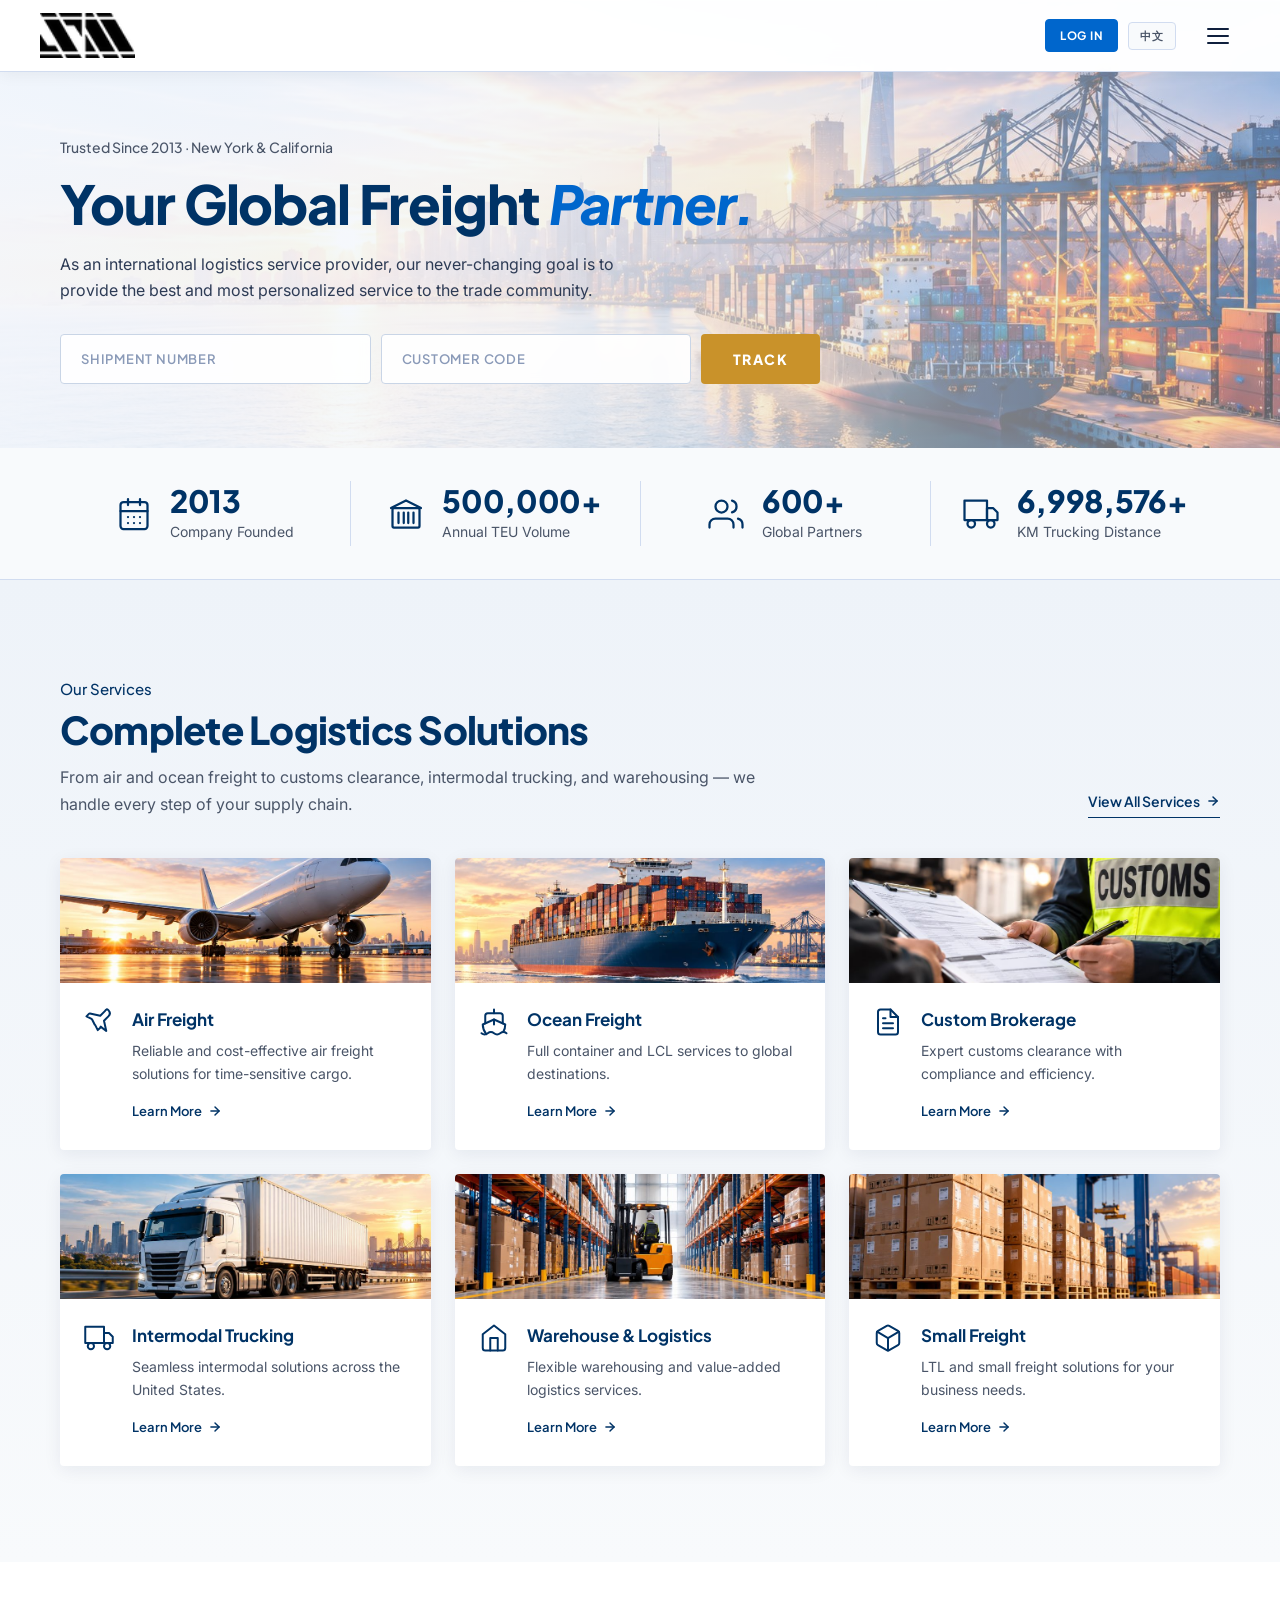
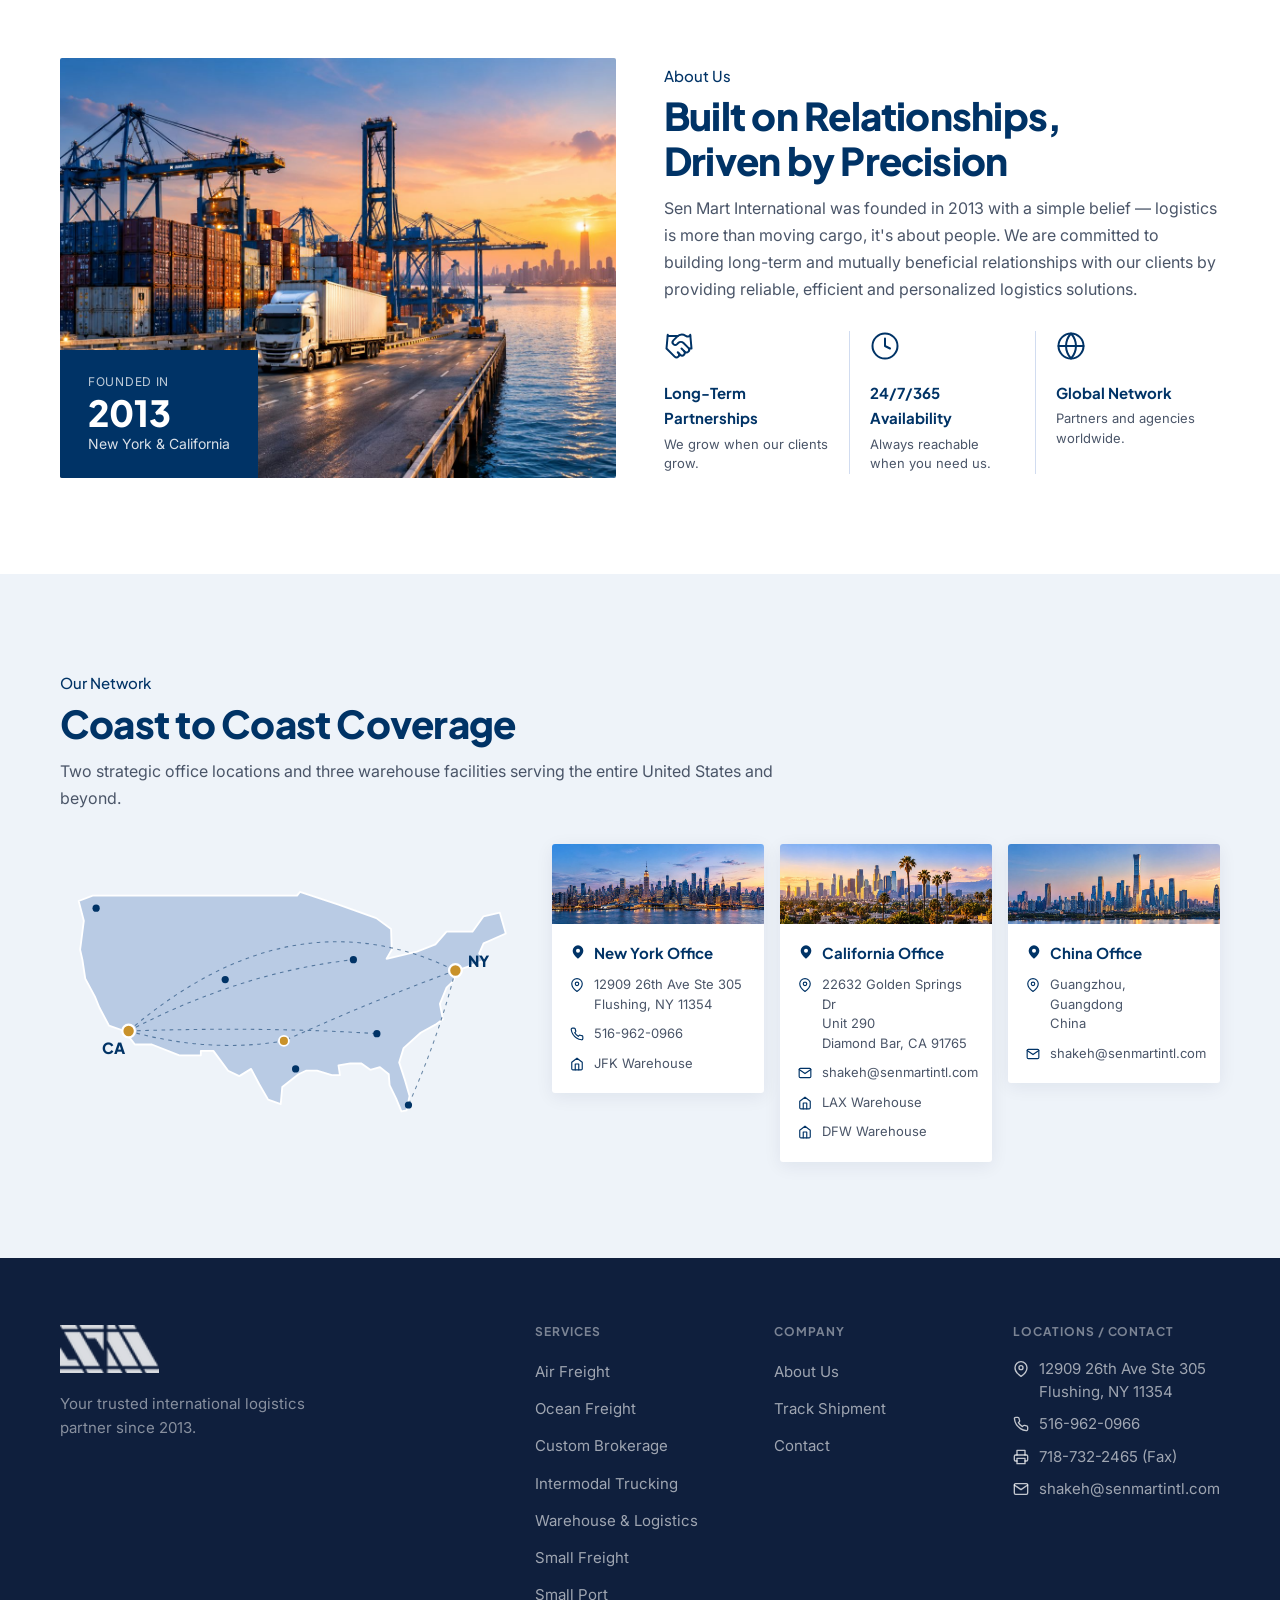
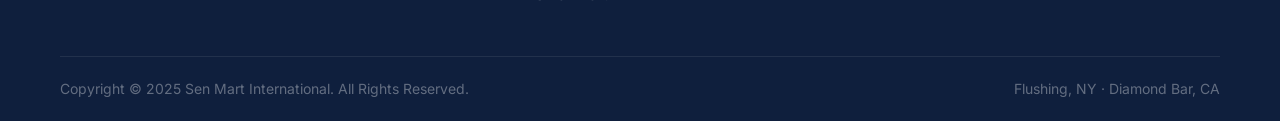
==== index.html @ 5fd3fb61 "Add Log In button (Small Freight sign-in) to the nav on every page Co-Authored-By: Claude Opus 5.5 (" ====
﻿<!DOCTYPE html>
<html lang="en">
<head>
  <meta charset="UTF-8" />
  <meta name="viewport" content="width=device-width, initial-scale=1.0" />
  <title>Sen Mart International — Global Logistics & Freight Forwarding</title>
  <meta name="description" content="Sen Mart International provides personalized freight forwarding, customs brokerage, intermodal trucking, and warehousing services since 2013." />
  <link rel="preconnect" href="https://fonts.googleapis.com" />
  <link rel="preconnect" href="https://fonts.gstatic.com" crossorigin />
  <link href="https://fonts.googleapis.com/css2?family=Plus+Jakarta+Sans:wght@400;500;600;700;800&family=Inter:wght@400;500;600&display=swap" rel="stylesheet" />
  <link rel="stylesheet" href="styles.css" />
</head>
<body class="inner-page">

  <nav class="nav" id="navbar">
    <div class="container nav-inner">
      <a href="index.html" class="nav-logo">
        <img src="logo.png" alt="Sen Mart International" class="nav-logo-img" />
      </a>
      <ul class="nav-links" id="navLinks">
        <li><a href="index.html" class="nav-link" data-zh="首页">HOME</a></li>
        <li><a href="freight-forwarding.html" class="nav-link" data-zh="货运代理">FREIGHT FORWARDING</a></li>
        <li><a href="custom-brokerage.html" class="nav-link" data-zh="报关行">CUSTOM BROKERAGE</a></li>
        <li><a href="intermodal.html" class="nav-link" data-zh="多式联运">INTERMODAL</a></li>
        <li><a href="warehouse.html" class="nav-link" data-zh="仓储">WAREHOUSE</a></li>
        <li><a href="track.html" class="nav-link" data-zh="货运追踪">TRACK</a></li>
        <li><a href="https://coolcopa0303-png.github.io/smallfreight/login/" target="_blank" rel="noopener" class="nav-link" data-zh="小货运输">SMALL FREIGHT</a></li>
        <li><a href="small-port.html" class="nav-link">SMALL PORT</a></li>
        <li><a href="about.html" class="nav-link" data-zh="关于我们">ABOUT US</a></li>
        <li><a href="contact.html" class="nav-link" data-zh="联系我们">CONTACT</a></li>
      </ul>
      <div class="nav-actions">
        <a href="https://coolcopa0303-png.github.io/smallfreight/login/" target="_blank" rel="noopener" class="nav-login" data-zh="登录">Log In</a>
        <button class="lang-toggle" id="langToggle" aria-label="Switch language">中文</button>
      </div>
      <button class="hamburger" id="hamburger" aria-label="Toggle navigation" aria-expanded="false">
        <span></span><span></span><span></span>
      </button>
    </div>
  </nav>

  <div class="mobile-drawer" id="mobileDrawer">
    <ul>
      <li><a href="index.html" class="mobile-nav-link" data-zh="首页">HOME</a></li>
      <li><a href="freight-forwarding.html" class="mobile-nav-link" data-zh="货运代理">FREIGHT FORWARDING</a></li>
      <li><a href="custom-brokerage.html" class="mobile-nav-link" data-zh="报关行">CUSTOM BROKERAGE</a></li>
      <li><a href="intermodal.html" class="mobile-nav-link" data-zh="多式联运">INTERMODAL</a></li>
      <li><a href="warehouse.html" class="mobile-nav-link" data-zh="仓储">WAREHOUSE</a></li>
      <li><a href="track.html" class="mobile-nav-link" data-zh="货运追踪">TRACK</a></li>
      <li><a href="https://coolcopa0303-png.github.io/smallfreight/login/" target="_blank" rel="noopener" class="mobile-nav-link" data-zh="小货运输">SMALL FREIGHT</a></li>
      <li><a href="small-port.html" class="mobile-nav-link">SMALL PORT</a></li>
      <li><a href="about.html" class="mobile-nav-link" data-zh="关于我们">ABOUT US</a></li>
      <li><a href="contact.html" class="mobile-nav-link" data-zh="联系我们">CONTACT</a></li>
      <li><a href="https://coolcopa0303-png.github.io/smallfreight/login/" target="_blank" rel="noopener" class="mobile-nav-link" data-zh="登录 Small Freight">LOG IN — SMALL FREIGHT</a></li>
      <li><a href="tel:5169620966" class="mobile-nav-link mobile-cta">516-962-0966</a></li>
    </ul>
  </div>

  <!-- ======================== HERO ======================== -->
  <section class="hero hm-hero" id="home">
    <div class="hero-bg">
      <img src="image/hero-port.jpg" alt="Container port with city skyline at sunset" class="hero-bg-img" />
      <div class="hero-overlay hm-hero-overlay"></div>
    </div>

    <div class="container hero-content hm-hero-content">
      <div class="hm-hero-eyebrow reveal" data-zh="自2013年起 · 纽约 &amp; 加利福尼亚">Trusted Since 2013 · New York &amp; California</div>
      <h1 class="hm-hero-title reveal" data-zh='您的全球货运<span class="hm-hero-accent">合作伙伴。</span>'>Your Global Freight <span class="hm-hero-accent">Partner.</span></h1>
      <p class="hm-hero-desc reveal" data-zh="作为国际物流服务提供商，我们始终如一的目标是为贸易界提供最优质、最个性化的服务。">As an international logistics service provider, our never-changing goal is to provide the best and most personalized service to the trade community.</p>

      <div class="hm-track reveal">
        <form class="hm-track-form" onsubmit="handleHeroTrack(event)">
          <input type="text" id="heroShipmentNumber" class="hero-track-input" placeholder="SHIPMENT NUMBER" aria-label="Shipment Number" data-zh-placeholder="货运单号" />
          <input type="text" id="heroCustomerCode" class="hero-track-input" placeholder="CUSTOMER CODE" aria-label="Customer Code" data-zh-placeholder="客户代码" />
          <button type="submit" class="hero-track-btn hm-track-btn" data-zh="追踪">TRACK</button>
        </form>
        <div id="heroTrackResult" class="hero-track-result" hidden></div>
      </div>
    </div>
  </section>

  <!-- ======================== STATS ======================== -->
  <section class="hm-stats">
    <div class="container hm-stats-grid">
      <div class="hm-stat">
        <svg class="hm-stat-icon" width="36" height="36" viewBox="0 0 24 24" fill="none" stroke="currentColor" stroke-width="1.5" stroke-linecap="round" stroke-linejoin="round"><rect x="3" y="4" width="18" height="18" rx="2"/><line x1="16" y1="2" x2="16" y2="6"/><line x1="8" y1="2" x2="8" y2="6"/><line x1="3" y1="10" x2="21" y2="10"/><path d="M8 14h.01M12 14h.01M16 14h.01M8 18h.01M12 18h.01M16 18h.01"/></svg>
        <div>
          <div class="hm-stat-number"><span class="count-up" data-end="2013" data-plain>0</span></div>
          <div class="hm-stat-label" data-zh="公司成立">Company Founded</div>
        </div>
      </div>
      <div class="hm-stat">
        <svg class="hm-stat-icon" width="36" height="36" viewBox="0 0 24 24" fill="none" stroke="currentColor" stroke-width="1.5" stroke-linecap="round" stroke-linejoin="round"><path d="M2 8l10-5 10 5"/><rect x="3" y="8" width="18" height="13" rx="1"/><path d="M7 11v7M10.5 11v7M13.5 11v7M17 11v7"/></svg>
        <div>
          <div class="hm-stat-number"><span class="count-up" data-end="500000">0</span>+</div>
          <div class="hm-stat-label" data-zh="年集装箱运输量">Annual TEU Volume</div>
        </div>
      </div>
      <div class="hm-stat">
        <svg class="hm-stat-icon" width="36" height="36" viewBox="0 0 24 24" fill="none" stroke="currentColor" stroke-width="1.5" stroke-linecap="round" stroke-linejoin="round"><path d="M17 21v-2a4 4 0 00-4-4H5a4 4 0 00-4 4v2"/><circle cx="9" cy="7" r="4"/><path d="M23 21v-2a4 4 0 00-3-3.87"/><path d="M16 3.13a4 4 0 010 7.75"/></svg>
        <div>
          <div class="hm-stat-number"><span class="count-up" data-end="600">0</span>+</div>
          <div class="hm-stat-label" data-zh="全球合作伙伴">Global Partners</div>
        </div>
      </div>
      <div class="hm-stat">
        <svg class="hm-stat-icon" width="36" height="36" viewBox="0 0 24 24" fill="none" stroke="currentColor" stroke-width="1.5" stroke-linecap="round" stroke-linejoin="round"><rect x="1" y="3" width="15" height="13"/><polygon points="16 8 20 8 23 11 23 16 16 16 16 8"/><circle cx="5.5" cy="18.5" r="2.5"/><circle cx="18.5" cy="18.5" r="2.5"/></svg>
        <div>
          <div class="hm-stat-number"><span class="count-up" data-end="7000000">0</span>+</div>
          <div class="hm-stat-label" data-zh="卡车运送里程">KM Trucking Distance</div>
        </div>
      </div>
    </div>
  </section>

  <!-- ======================== SERVICES ======================== -->
  <section class="section hm-services" id="services">
    <div class="container">
      <div class="hm-section-head reveal">
        <div>
          <span class="hm-eyebrow" data-zh="我们的服务">Our Services</span>
          <h2 class="hm-h2" data-zh="全面物流解决方案">Complete Logistics Solutions</h2>
          <p class="hm-lead" data-zh="从空运、海运到清关、多式联运及仓储——我们负责您供应链的每一个环节。">From air and ocean freight to customs clearance, intermodal trucking, and warehousing — we handle every step of your supply chain.</p>
        </div>
        <a href="freight-forwarding.html" class="hm-link-underline"><span data-zh="查看全部服务">View All Services</span> <svg width="14" height="14" viewBox="0 0 24 24" fill="none" stroke="currentColor" stroke-width="2.5" stroke-linecap="round" stroke-linejoin="round"><line x1="5" y1="12" x2="19" y2="12"/><polyline points="12 5 19 12 12 19"/></svg></a>
      </div>

      <div class="hm-svc-grid stagger-reveal">
        <a href="freight-forwarding.html" class="hm-svc-card">
          <div class="hm-svc-img"><img src="image/svc-air.jpg" alt="Cargo plane on the runway at sunset" loading="lazy" /></div>
          <div class="hm-svc-body">
            <svg class="hm-svc-icon" width="30" height="30" viewBox="0 0 24 24" fill="none" stroke="currentColor" stroke-width="1.6" stroke-linecap="round" stroke-linejoin="round"><path d="M17.8 19.2L16 11l3.5-3.5C21 6 21 4 19.5 2.5S18 2 16.5 3.5L13 7 4.8 5.2a1 1 0 00-.9.3L2 7.5l4 2 .5.5 2 4 .5.5 2 4 2-1.9a1 1 0 00.3-.9z"/></svg>
            <div>
              <h3 class="hm-svc-title" data-zh="空运">Air Freight</h3>
              <p class="hm-svc-desc" data-zh="经济可靠的空运服务，专为时效性货物打造。">Reliable and cost-effective air freight solutions for time-sensitive cargo.</p>
              <span class="hm-svc-link"><span data-zh="了解详情">Learn More</span> <svg width="14" height="14" viewBox="0 0 24 24" fill="none" stroke="currentColor" stroke-width="2.5" stroke-linecap="round" stroke-linejoin="round"><line x1="5" y1="12" x2="19" y2="12"/><polyline points="12 5 19 12 12 19"/></svg></span>
            </div>
          </div>
        </a>

        <a href="freight-forwarding.html" class="hm-svc-card">
          <div class="hm-svc-img"><img src="image/svc-ocean.jpg" alt="Container ship at sea" loading="lazy" /></div>
          <div class="hm-svc-body">
            <svg class="hm-svc-icon" width="30" height="30" viewBox="0 0 24 24" fill="none" stroke="currentColor" stroke-width="1.6" stroke-linecap="round" stroke-linejoin="round"><path d="M2 21c.6.5 1.2 1 2.5 1 2.5 0 2.5-2 5-2 1.3 0 1.9.5 2.5 1 .6.5 1.2 1 2.5 1 2.5 0 2.5-2 5-2 1.3 0 1.9.5 2.5 1"/><path d="M19.38 20A11.6 11.6 0 0021 14l-9-4-9 4c0 2.9.94 5.34 2.81 7.76"/><path d="M19 13V7a2 2 0 00-2-2H7a2 2 0 00-2 2v6"/><path d="M12 10v4M12 2v3"/></svg>
            <div>
              <h3 class="hm-svc-title" data-zh="海运">Ocean Freight</h3>
              <p class="hm-svc-desc" data-zh="整箱及拼箱服务，通达全球各大目的港。">Full container and LCL services to global destinations.</p>
              <span class="hm-svc-link"><span data-zh="了解详情">Learn More</span> <svg width="14" height="14" viewBox="0 0 24 24" fill="none" stroke="currentColor" stroke-width="2.5" stroke-linecap="round" stroke-linejoin="round"><line x1="5" y1="12" x2="19" y2="12"/><polyline points="12 5 19 12 12 19"/></svg></span>
            </div>
          </div>
        </a>

        <a href="custom-brokerage.html" class="hm-svc-card">
          <div class="hm-svc-img"><img src="image/svc-customs.jpg" alt="Customs officer reviewing documents" loading="lazy" /></div>
          <div class="hm-svc-body">
            <svg class="hm-svc-icon" width="30" height="30" viewBox="0 0 24 24" fill="none" stroke="currentColor" stroke-width="1.6" stroke-linecap="round" stroke-linejoin="round"><path d="M14 2H6a2 2 0 00-2 2v16a2 2 0 002 2h12a2 2 0 002-2V8z"/><polyline points="14 2 14 8 20 8"/><line x1="16" y1="13" x2="8" y2="13"/><line x1="16" y1="17" x2="8" y2="17"/><line x1="10" y1="9" x2="8" y2="9"/></svg>
            <div>
              <h3 class="hm-svc-title" data-zh="报关行">Custom Brokerage</h3>
              <p class="hm-svc-desc" data-zh="专业清关服务，合规高效。">Expert customs clearance with compliance and efficiency.</p>
              <span class="hm-svc-link"><span data-zh="了解详情">Learn More</span> <svg width="14" height="14" viewBox="0 0 24 24" fill="none" stroke="currentColor" stroke-width="2.5" stroke-linecap="round" stroke-linejoin="round"><line x1="5" y1="12" x2="19" y2="12"/><polyline points="12 5 19 12 12 19"/></svg></span>
            </div>
          </div>
        </a>

        <a href="intermodal.html" class="hm-svc-card">
          <div class="hm-svc-img"><img src="image/svc-intermodal.jpg" alt="Container truck on the highway" loading="lazy" /></div>
          <div class="hm-svc-body">
            <svg class="hm-svc-icon" width="30" height="30" viewBox="0 0 24 24" fill="none" stroke="currentColor" stroke-width="1.6" stroke-linecap="round" stroke-linejoin="round"><rect x="1" y="3" width="15" height="13"/><polygon points="16 8 20 8 23 11 23 16 16 16 16 8"/><circle cx="5.5" cy="18.5" r="2.5"/><circle cx="18.5" cy="18.5" r="2.5"/></svg>
            <div>
              <h3 class="hm-svc-title" data-zh="多式联运">Intermodal Trucking</h3>
              <p class="hm-svc-desc" data-zh="覆盖美国全境的无缝多式联运方案。">Seamless intermodal solutions across the United States.</p>
              <span class="hm-svc-link"><span data-zh="了解详情">Learn More</span> <svg width="14" height="14" viewBox="0 0 24 24" fill="none" stroke="currentColor" stroke-width="2.5" stroke-linecap="round" stroke-linejoin="round"><line x1="5" y1="12" x2="19" y2="12"/><polyline points="12 5 19 12 12 19"/></svg></span>
            </div>
          </div>
        </a>

        <a href="warehouse.html" class="hm-svc-card">
          <div class="hm-svc-img"><img src="image/svc-warehouse.jpg" alt="Forklift in a warehouse aisle" loading="lazy" /></div>
          <div class="hm-svc-body">
            <svg class="hm-svc-icon" width="30" height="30" viewBox="0 0 24 24" fill="none" stroke="currentColor" stroke-width="1.6" stroke-linecap="round" stroke-linejoin="round"><path d="M3 9l9-7 9 7v11a2 2 0 01-2 2H5a2 2 0 01-2-2z"/><polyline points="9 22 9 12 15 12 15 22"/></svg>
            <div>
              <h3 class="hm-svc-title" data-zh="仓储与物流">Warehouse &amp; Logistics</h3>
              <p class="hm-svc-desc" data-zh="灵活的仓储服务及增值物流服务。">Flexible warehousing and value-added logistics services.</p>
              <span class="hm-svc-link"><span data-zh="了解详情">Learn More</span> <svg width="14" height="14" viewBox="0 0 24 24" fill="none" stroke="currentColor" stroke-width="2.5" stroke-linecap="round" stroke-linejoin="round"><line x1="5" y1="12" x2="19" y2="12"/><polyline points="12 5 19 12 12 19"/></svg></span>
            </div>
          </div>
        </a>

        <a href="https://coolcopa0303-png.github.io/smallfreight/login/" target="_blank" rel="noopener" class="hm-svc-card">
          <div class="hm-svc-img"><img src="image/svc-small-freight.jpg" alt="Palletized boxes at a port terminal" loading="lazy" /></div>
          <div class="hm-svc-body">
            <svg class="hm-svc-icon" width="30" height="30" viewBox="0 0 24 24" fill="none" stroke="currentColor" stroke-width="1.6" stroke-linecap="round" stroke-linejoin="round"><path d="M21 16V8a2 2 0 00-1-1.73l-7-4a2 2 0 00-2 0l-7 4A2 2 0 003 8v8a2 2 0 001 1.73l7 4a2 2 0 002 0l7-4A2 2 0 0021 16z"/><polyline points="3.27 6.96 12 12.01 20.73 6.96"/><line x1="12" y1="22.08" x2="12" y2="12"/></svg>
            <div>
              <h3 class="hm-svc-title" data-zh="小货运输">Small Freight</h3>
              <p class="hm-svc-desc" data-zh="为您的业务提供零担及小货运输方案。">LTL and small freight solutions for your business needs.</p>
              <span class="hm-svc-link"><span data-zh="了解详情">Learn More</span> <svg width="14" height="14" viewBox="0 0 24 24" fill="none" stroke="currentColor" stroke-width="2.5" stroke-linecap="round" stroke-linejoin="round"><line x1="5" y1="12" x2="19" y2="12"/><polyline points="12 5 19 12 12 19"/></svg></span>
            </div>
          </div>
        </a>
      </div>
    </div>
  </section>

  <!-- ======================== ABOUT ======================== -->
  <section class="section hm-about">
    <div class="container hm-about-grid">
      <div class="hm-about-visual reveal">
        <img src="image/about-port-truck.jpg" alt="Truck driving past gantry cranes at a container port" loading="lazy" />
        <div class="hm-about-badge">
          <span class="hm-about-badge-kicker" data-zh="成立于">Founded in</span>
          <span class="hm-about-badge-year">2013</span>
          <span class="hm-about-badge-place" data-zh="纽约 &amp; 加利福尼亚">New York &amp; California</span>
        </div>
      </div>

      <div class="hm-about-text">
        <span class="hm-eyebrow reveal" data-zh="关于我们">About Us</span>
        <h2 class="hm-h2 reveal" data-zh="以信任为基础，<br />以精准为驱动">Built on Relationships,<br />Driven by Precision</h2>
        <p class="hm-lead reveal" data-zh="Sen Mart International 成立于2013年，秉持一个简单的信念——物流不仅是运输货物，更关乎人。我们致力于提供可靠、高效、个性化的物流解决方案，与客户建立长期互利的合作关系。">Sen Mart International was founded in 2013 with a simple belief — logistics is more than moving cargo, it's about people. We are committed to building long-term and mutually beneficial relationships with our clients by providing reliable, efficient and personalized logistics solutions.</p>

        <div class="hm-values stagger-reveal">
          <div class="hm-value">
            <svg width="30" height="30" viewBox="0 0 24 24" fill="none" stroke="currentColor" stroke-width="1.6" stroke-linecap="round" stroke-linejoin="round"><path d="M11 17l2 2a1 1 0 003-3"/><path d="M14 14l2.5 2.5a1 1 0 003-3l-3.88-3.88a3 3 0 00-4.24 0l-.88.88a1 1 0 11-3-3l2.81-2.81a5.79 5.79 0 017.06-.87l.47.28a2 2 0 001.42.25L21 4"/><path d="M21 3l1 11h-2"/><path d="M3 3L2 14l6.5 6.5a1 1 0 003-3"/><path d="M3 4h8"/></svg>
            <div class="hm-value-title" data-zh="长期合作伙伴关系">Long-Term Partnerships</div>
            <div class="hm-value-desc" data-zh="客户成长，我们共同成长。">We grow when our clients grow.</div>
          </div>
          <div class="hm-value">
            <svg width="30" height="30" viewBox="0 0 24 24" fill="none" stroke="currentColor" stroke-width="1.6" stroke-linecap="round" stroke-linejoin="round"><circle cx="12" cy="12" r="10"/><polyline points="12 6 12 12 16 14"/></svg>
            <div class="hm-value-title" data-zh="全年无休">24/7/365 Availability</div>
            <div class="hm-value-desc" data-zh="随时随地为您提供支持。">Always reachable when you need us.</div>
          </div>
          <div class="hm-value">
            <svg width="30" height="30" viewBox="0 0 24 24" fill="none" stroke="currentColor" stroke-width="1.6" stroke-linecap="round" stroke-linejoin="round"><circle cx="12" cy="12" r="10"/><line x1="2" y1="12" x2="22" y2="12"/><path d="M12 2a15.3 15.3 0 014 10 15.3 15.3 0 01-4 10 15.3 15.3 0 01-4-10 15.3 15.3 0 014-10z"/></svg>
            <div class="hm-value-title" data-zh="全球网络">Global Network</div>
            <div class="hm-value-desc" data-zh="遍布全球的合作伙伴与代理。">Partners and agencies worldwide.</div>
          </div>
        </div>
      </div>
    </div>
  </section>

  <!-- ======================== NETWORK ======================== -->
  <section class="section hm-network">
    <div class="container">
      <div class="reveal">
        <span class="hm-eyebrow" data-zh="我们的网络">Our Network</span>
        <h2 class="hm-h2" data-zh="美国东西海岸全覆盖">Coast to Coast Coverage</h2>
        <p class="hm-lead" data-zh="两个战略办公室及三个仓储设施，服务覆盖美国全境及全球。">Two strategic office locations and three warehouse facilities serving the entire United States and beyond.</p>
      </div>

      <div class="hm-network-grid">
        <div class="hm-map reveal" aria-hidden="true">
          <svg viewBox="0 0 510 280" role="img">
            <path class="hm-map-land" d="M20.7 31.0 L36.2 25.0 L262.6 25.0 L265.8 21.0 L308.5 35.0 L350.3 50.0 L366.7 62.0 L367.5 85.0 L361.8 95.0 L395.4 87.0 L415.9 79.0 L428.2 65.0 L456.9 65.0 L469.2 48.0 L487.2 44.0 L493.8 67.0 L469.2 78.0 L464.3 89.0 L469.2 97.0 L456.9 102.0 L437.2 109.0 L436.4 119.0 L428.2 127.0 L420.8 145.0 L424.1 162.0 L415.9 168.0 L399.5 177.0 L380.6 194.0 L375.7 210.0 L382.3 230.0 L387.2 247.0 L383.9 263.0 L378.2 264.0 L372.4 250.0 L365.1 235.0 L364.2 223.0 L354.4 215.0 L343.7 218.0 L333.9 211.0 L321.6 211.0 L308.5 213.0 L310.1 224.0 L301.1 224.0 L284.7 219.0 L272.4 219.0 L264.2 223.0 L246.2 237.0 L244.5 256.0 L230.6 251.0 L220.7 234.0 L211.7 217.0 L198.6 225.0 L186.3 219.0 L169.9 197.0 L156.0 197.0 L156.0 202.0 L132.2 202.0 L101.8 190.0 L83.0 190.0 L71.5 175.0 L54.3 169.0 L43.6 149.0 L38.7 137.0 L28.0 117.0 L24.8 96.0 L22.3 85.0 L26.4 53.0 Z" />
            <g class="hm-map-routes">
              <path d="M76 175 Q 257 20 438 108" />
              <path d="M76 175 Q 200 110 325 96" />
              <path d="M76 175 Q 165 200 248 186" />
              <path d="M76 175 Q 230 170 351 178" />
              <path d="M438 108 Q 350 140 248 186" />
              <path d="M438 108 Q 420 180 386 257" />
            </g>
            <g class="hm-map-hubs">
              <circle cx="325" cy="96" r="4" /><circle cx="351" cy="178" r="4" /><circle cx="386" cy="257" r="4" />
              <circle cx="261" cy="217" r="4" /><circle cx="183" cy="118" r="4" /><circle cx="40" cy="39" r="4" />
            </g>
            <g class="hm-map-wh"><circle cx="248" cy="186" r="5.5" /></g>
            <g class="hm-map-office">
              <circle cx="438" cy="108" r="7" /><circle cx="76" cy="175" r="7" />
            </g>
            <text x="452" y="104" class="hm-map-label">NY</text>
            <text x="46" y="200" class="hm-map-label">CA</text>
          </svg>
        </div>

        <div class="hm-offices stagger-reveal">
          <div class="hm-office">
            <img src="image/office-ny.jpg" alt="New York skyline" loading="lazy" />
            <div class="hm-office-body">
              <div class="hm-office-name"><svg width="16" height="16" viewBox="0 0 24 24" fill="currentColor"><path d="M12 2a8 8 0 00-8 8c0 6 8 12 8 12s8-6 8-12a8 8 0 00-8-8zm0 11a3 3 0 110-6 3 3 0 010 6z"/></svg><span data-zh="纽约办公室">New York Office</span></div>
              <div class="hm-office-row"><svg width="14" height="14" viewBox="0 0 24 24" fill="none" stroke="currentColor" stroke-width="2" stroke-linecap="round" stroke-linejoin="round"><path d="M21 10c0 7-9 13-9 13s-9-6-9-13a9 9 0 0118 0z"/><circle cx="12" cy="10" r="3"/></svg><span>12909 26th Ave Ste 305<br />Flushing, NY 11354</span></div>
              <a href="tel:5169620966" class="hm-office-row"><svg width="14" height="14" viewBox="0 0 24 24" fill="none" stroke="currentColor" stroke-width="2" stroke-linecap="round" stroke-linejoin="round"><path d="M22 16.92v3a2 2 0 01-2.18 2 19.79 19.79 0 01-8.63-3.07 19.5 19.5 0 01-6-6 19.79 19.79 0 01-3.07-8.67A2 2 0 014.11 2h3a2 2 0 012 1.72 12.84 12.84 0 00.7 2.81 2 2 0 01-.45 2.11L8.09 9.91a16 16 0 006 6l1.27-1.27a2 2 0 012.11-.45 12.84 12.84 0 002.81.7A2 2 0 0122 16.92z"/></svg><span>516-962-0966</span></a>
              <div class="hm-office-row"><svg width="14" height="14" viewBox="0 0 24 24" fill="none" stroke="currentColor" stroke-width="2" stroke-linecap="round" stroke-linejoin="round"><path d="M3 9l9-7 9 7v11a2 2 0 01-2 2H5a2 2 0 01-2-2z"/><polyline points="9 22 9 12 15 12 15 22"/></svg><span data-zh="JFK 仓库">JFK Warehouse</span></div>
            </div>
          </div>

          <div class="hm-office">
            <img src="image/office-ca.jpg" alt="Los Angeles skyline" loading="lazy" />
            <div class="hm-office-body">
              <div class="hm-office-name"><svg width="16" height="16" viewBox="0 0 24 24" fill="currentColor"><path d="M12 2a8 8 0 00-8 8c0 6 8 12 8 12s8-6 8-12a8 8 0 00-8-8zm0 11a3 3 0 110-6 3 3 0 010 6z"/></svg><span data-zh="加利福尼亚办公室">California Office</span></div>
              <div class="hm-office-row"><svg width="14" height="14" viewBox="0 0 24 24" fill="none" stroke="currentColor" stroke-width="2" stroke-linecap="round" stroke-linejoin="round"><path d="M21 10c0 7-9 13-9 13s-9-6-9-13a9 9 0 0118 0z"/><circle cx="12" cy="10" r="3"/></svg><span>22632 Golden Springs Dr<br />Unit 290<br />Diamond Bar, CA 91765</span></div>
              <a href="mailto:shakeh@senmartintl.com" class="hm-office-row"><svg width="14" height="14" viewBox="0 0 24 24" fill="none" stroke="currentColor" stroke-width="2" stroke-linecap="round" stroke-linejoin="round"><path d="M4 4h16c1.1 0 2 .9 2 2v12c0 1.1-.9 2-2 2H4c-1.1 0-2-.9-2-2V6c0-1.1.9-2 2-2z"/><polyline points="22,6 12,13 2,6"/></svg><span>shakeh@senmartintl.com</span></a>
              <div class="hm-office-row"><svg width="14" height="14" viewBox="0 0 24 24" fill="none" stroke="currentColor" stroke-width="2" stroke-linecap="round" stroke-linejoin="round"><path d="M3 9l9-7 9 7v11a2 2 0 01-2 2H5a2 2 0 01-2-2z"/><polyline points="9 22 9 12 15 12 15 22"/></svg><span data-zh="LAX 仓库">LAX Warehouse</span></div>
              <div class="hm-office-row"><svg width="14" height="14" viewBox="0 0 24 24" fill="none" stroke="currentColor" stroke-width="2" stroke-linecap="round" stroke-linejoin="round"><path d="M3 9l9-7 9 7v11a2 2 0 01-2 2H5a2 2 0 01-2-2z"/><polyline points="9 22 9 12 15 12 15 22"/></svg><span data-zh="DFW 仓库">DFW Warehouse</span></div>
            </div>
          </div>

          <div class="hm-office">
            <img src="image/office-china.jpg" alt="China city skyline" loading="lazy" />
            <div class="hm-office-body">
              <div class="hm-office-name"><svg width="16" height="16" viewBox="0 0 24 24" fill="currentColor"><path d="M12 2a8 8 0 00-8 8c0 6 8 12 8 12s8-6 8-12a8 8 0 00-8-8zm0 11a3 3 0 110-6 3 3 0 010 6z"/></svg><span data-zh="中国办公室">China Office</span></div>
              <div class="hm-office-row"><svg width="14" height="14" viewBox="0 0 24 24" fill="none" stroke="currentColor" stroke-width="2" stroke-linecap="round" stroke-linejoin="round"><path d="M21 10c0 7-9 13-9 13s-9-6-9-13a9 9 0 0118 0z"/><circle cx="12" cy="10" r="3"/></svg><span data-zh="广东省广州市<br />中国">Guangzhou, Guangdong<br />China</span></div>
              <a href="mailto:shakeh@senmartintl.com" class="hm-office-row"><svg width="14" height="14" viewBox="0 0 24 24" fill="none" stroke="currentColor" stroke-width="2" stroke-linecap="round" stroke-linejoin="round"><path d="M4 4h16c1.1 0 2 .9 2 2v12c0 1.1-.9 2-2 2H4c-1.1 0-2-.9-2-2V6c0-1.1.9-2 2-2z"/><polyline points="22,6 12,13 2,6"/></svg><span>shakeh@senmartintl.com</span></a>
            </div>
          </div>
        </div>
      </div>
    </div>
  </section>

  <!-- ======================== FOOTER ======================== -->
  <footer class="footer">
    <div class="container">
      <div class="footer-top">
        <div class="footer-brand">
          <a href="index.html" class="nav-logo footer-logo">
            <img src="logo.png" alt="Sen Mart International" class="nav-logo-img footer-logo-img" />
          </a>
          <p class="footer-tagline" data-zh="自2013年起，您值得信赖的国际物流合作伙伴。">Your trusted international logistics partner since 2013.</p>
        </div>
        <div class="footer-links-wrap">
          <div class="footer-col">
            <div class="footer-col-title" data-zh="服务">Services</div>
            <ul>
              <li><a href="freight-forwarding.html" data-zh="空运">Air Freight</a></li>
              <li><a href="freight-forwarding.html" data-zh="海运">Ocean Freight</a></li>
              <li><a href="custom-brokerage.html" data-zh="报关行">Custom Brokerage</a></li>
              <li><a href="intermodal.html" data-zh="多式联运">Intermodal Trucking</a></li>
              <li><a href="warehouse.html" data-zh="仓储与物流">Warehouse & Logistics</a></li>
              <li><a href="https://coolcopa0303-png.github.io/smallfreight/login/" target="_blank" rel="noopener" data-zh="小货运输">Small Freight</a></li>
              <li><a href="small-port.html">Small Port</a></li>
            </ul>
          </div>
          <div class="footer-col">
            <div class="footer-col-title" data-zh="公司">Company</div>
            <ul>
              <li><a href="about.html" data-zh="关于我们">About Us</a></li>
              <li><a href="track.html" data-zh="货运追踪">Track Shipment</a></li>
              <li><a href="contact.html" data-zh="联系我们">Contact</a></li>
            </ul>
          </div>
          <div class="footer-col">
            <div class="footer-col-title" data-zh="地址 / 联系方式">Locations / Contact</div>
            <ul class="hm-footer-contact">
              <li><svg width="16" height="16" viewBox="0 0 24 24" fill="none" stroke="currentColor" stroke-width="2" stroke-linecap="round" stroke-linejoin="round"><path d="M21 10c0 7-9 13-9 13s-9-6-9-13a9 9 0 0118 0z"/><circle cx="12" cy="10" r="3"/></svg><span>12909 26th Ave Ste 305<br />Flushing, NY 11354</span></li>
              <li><svg width="16" height="16" viewBox="0 0 24 24" fill="none" stroke="currentColor" stroke-width="2" stroke-linecap="round" stroke-linejoin="round"><path d="M22 16.92v3a2 2 0 01-2.18 2 19.79 19.79 0 01-8.63-3.07 19.5 19.5 0 01-6-6 19.79 19.79 0 01-3.07-8.67A2 2 0 014.11 2h3a2 2 0 012 1.72 12.84 12.84 0 00.7 2.81 2 2 0 01-.45 2.11L8.09 9.91a16 16 0 006 6l1.27-1.27a2 2 0 012.11-.45 12.84 12.84 0 002.81.7A2 2 0 0122 16.92z"/></svg><a href="tel:5169620966">516-962-0966</a></li>
              <li><svg width="16" height="16" viewBox="0 0 24 24" fill="none" stroke="currentColor" stroke-width="2" stroke-linecap="round" stroke-linejoin="round"><polyline points="6 9 6 2 18 2 18 9"/><path d="M6 18H4a2 2 0 01-2-2v-5a2 2 0 012-2h16a2 2 0 012 2v5a2 2 0 01-2 2h-2"/><rect x="6" y="14" width="12" height="8"/></svg><a href="tel:7187322465">718-732-2465 (Fax)</a></li>
              <li><svg width="16" height="16" viewBox="0 0 24 24" fill="none" stroke="currentColor" stroke-width="2" stroke-linecap="round" stroke-linejoin="round"><path d="M4 4h16c1.1 0 2 .9 2 2v12c0 1.1-.9 2-2 2H4c-1.1 0-2-.9-2-2V6c0-1.1.9-2 2-2z"/><polyline points="22,6 12,13 2,6"/></svg><a href="mailto:shakeh@senmartintl.com">shakeh@senmartintl.com</a></li>
            </ul>
          </div>
        </div>
      </div>
      <div class="footer-bottom">
        <p data-zh="版权所有 &copy; 2025 Sen Mart International。保留所有权利。">Copyright &copy; 2025 Sen Mart International. All Rights Reserved.</p>
        <p class="footer-credit">Flushing, NY · Diamond Bar, CA</p>
      </div>
    </div>
  </footer>

  <script src="main.js"></script>
</body>
</html>
---- styles.css ----
/* =====================================================
   SEN MART INTERNATIONAL — styles.css
   DESIGN.md compliant · L2 Interaction Tier
   ===================================================== */

@import url('https://fonts.googleapis.com/css2?family=Plus+Jakarta+Sans:wght@400;500;600;700;800&family=Inter:wght@400;500;600&display=swap');

/* ======================== DESIGN TOKENS ======================== */
:root {
  --bg: #FFFFFF;
  --surface: #F8FAFC;
  --surface-alt: #EEF3F9;
  --surface-hover: #E8F0F9;

  --border: #D1DCF0;
  --border-hover: #0066CC;

  --text: #0F1F3D;
  --text-secondary: #4A5568;
  --text-tertiary: #8A9AB8;

  --accent: #0066CC;
  --accent-hover: #0052A3;
  --accent-dark: #003366;
  --accent-light: #E8F0FB;

  --bg-rgb: 255, 255, 255;
  --accent-rgb: 0, 102, 204;
  --accent-dark-rgb: 0, 51, 102;

  --success: #16A34A;
  --error: #DC2626;
  --warning: #D97706;

  --radius: 8px;
  --radius-lg: 12px;
  --radius-xl: 20px;

  --nav-h: 72px;
  --container: 1240px;
  --section-v: 96px;

  --shadow-subtle: 0 2px 8px rgba(0,0,0,0.06);
  --shadow-elevated: 0 12px 40px rgba(var(--accent-rgb), 0.1);
  --shadow-modal: 0 24px 64px rgba(0,0,0,0.18);

  --font-head: 'Plus Jakarta Sans', -apple-system, BlinkMacSystemFont, sans-serif;
  --font-body: 'Inter', -apple-system, BlinkMacSystemFont, sans-serif;

  --transition-fast: 0.2s ease;
  --transition-base: 0.3s cubic-bezier(0.16, 1, 0.3, 1);
  --transition-slow: 0.7s cubic-bezier(0.16, 1, 0.3, 1);
}

/* ======================== RESET ======================== */
*, *::before, *::after { box-sizing: border-box; margin: 0; padding: 0; }
html { scroll-behavior: smooth; font-size: 16px; margin: 0; padding: 0; background: var(--accent-dark); }
body { margin: 0 !important; padding: 0 !important; background: var(--accent-dark); }
[id] { scroll-margin-top: calc(var(--nav-h) + 16px); }
body {
  font-family: var(--font-body);
  color: var(--text);
  background: var(--bg);
  line-height: 1.7;
  overflow-x: hidden;
  -webkit-font-smoothing: antialiased;
}
img { display: block; max-width: 100%; height: auto; }
a { color: inherit; }
ul { list-style: none; }
button { font-family: inherit; }

/* ======================== SCROLL PROGRESS ======================== */
.scroll-progress { display: none; }

/* ======================== CONTAINER ======================== */
.container {
  max-width: var(--container);
  margin: 0 auto;
  padding: 0 40px;
}

/* ======================== REVEAL ANIMATION ======================== */
.reveal {
  opacity: 0;
  transform: translateY(32px);
  transition: opacity var(--transition-slow), transform var(--transition-slow);
}
.reveal.in-view {
  opacity: 1;
  transform: translateY(0);
}
.stagger-reveal.in-view > *:nth-child(1) { transition-delay: 0s; }
.stagger-reveal.in-view > *:nth-child(2) { transition-delay: 0.08s; }
.stagger-reveal.in-view > *:nth-child(3) { transition-delay: 0.16s; }
.stagger-reveal.in-view > *:nth-child(4) { transition-delay: 0.24s; }
.stagger-reveal.in-view > *:nth-child(5) { transition-delay: 0.32s; }
.stagger-reveal > * {
  opacity: 0;
  transform: translateY(28px);
  transition: opacity var(--transition-slow), transform var(--transition-slow);
}
.stagger-reveal.in-view > * {
  opacity: 1;
  transform: translateY(0);
}

@media (prefers-reduced-motion: reduce) {
  *, *::before, *::after {
    animation-duration: 0.01ms !important;
    transition-duration: 0.01ms !important;
    scroll-behavior: auto !important;
  }
  .reveal, .stagger-reveal > * { opacity: 1; transform: none; }
}

/* ======================== BUTTONS ======================== */
.btn-primary {
  display: inline-flex;
  align-items: center;
  gap: 8px;
  padding: 14px 28px;
  background: var(--accent);
  color: #ffffff;
  font-family: var(--font-head);
  font-size: 0.9375rem;
  font-weight: 700;
  border: 2px solid var(--accent);
  border-radius: var(--radius);
  text-decoration: none;
  cursor: pointer;
  white-space: nowrap;
  transition: background var(--transition-fast), border-color var(--transition-fast),
              transform 0.15s ease, box-shadow var(--transition-fast);
}
.btn-primary:hover {
  background: var(--accent-hover);
  border-color: var(--accent-hover);
  transform: translateY(-2px);
  box-shadow: 0 8px 24px rgba(var(--accent-rgb), 0.3);
}
.btn-primary:active { transform: translateY(0) scale(0.98); box-shadow: none; }
.btn-primary:focus-visible { outline: 3px solid rgba(var(--accent-rgb), 0.4); outline-offset: 3px; }
.btn-primary:disabled {
  background: var(--text-tertiary); border-color: var(--text-tertiary);
  cursor: not-allowed; transform: none; box-shadow: none;
}
.btn-sm { padding: 9px 18px; font-size: 0.8125rem; }
.btn-full { width: 100%; justify-content: center; }

.btn-ghost {
  display: inline-flex;
  align-items: center;
  gap: 8px;
  padding: 13px 27px;
  background: transparent;
  color: #ffffff;
  font-family: var(--font-head);
  font-size: 0.9375rem;
  font-weight: 700;
  border: 2px solid rgba(255,255,255,0.5);
  border-radius: var(--radius);
  text-decoration: none;
  cursor: pointer;
  white-space: nowrap;
  transition: background var(--transition-fast), border-color var(--transition-fast), transform 0.15s ease;
}
.btn-ghost:hover { background: rgba(255,255,255,0.12); border-color: #ffffff; transform: translateY(-2px); }
.btn-ghost:active { transform: translateY(0) scale(0.98); }
.btn-ghost:focus-visible { outline: 3px solid rgba(255,255,255,0.4); outline-offset: 3px; }

/* ======================== TYPOGRAPHY HELPERS ======================== */
.eyebrow {
  display: inline-block;
  font-family: var(--font-head);
  font-size: 0.75rem;
  font-weight: 700;
  letter-spacing: 0.08em;
  text-transform: uppercase;
  color: var(--accent);
  margin-bottom: 12px;
}
.eyebrow-light { color: rgba(255,255,255,0.65); }
.text-white { color: #ffffff; }
.text-white-70 { color: rgba(255,255,255,0.72); }

/* ======================== LOGO ======================== */
.nav-logo-img {
  height: 46px;
  width: auto;
  object-fit: contain;
  display: block;
  filter: brightness(0) invert(1);  /* white on dark hero */
  transition: filter var(--transition-fast);
}
.nav.scrolled .nav-logo-img { filter: brightness(0); }
.footer-logo-img {
  height: 48px;
  filter: brightness(0) invert(1) !important;
  opacity: 0.85;
}

/* ======================== NAVIGATION ======================== */
.nav {
  position: fixed;
  top: 0; left: 0; right: 0;
  z-index: 1000;
  height: var(--nav-h);
  background: var(--accent-dark);
  border-bottom: 1px solid transparent;
  transition: background 0.35s ease, border-color 0.35s ease, box-shadow 0.35s ease;
}
.nav.scrolled {
  background: rgba(var(--bg-rgb), 0.94);
  backdrop-filter: blur(12px);
  -webkit-backdrop-filter: blur(12px);
  border-bottom-color: var(--border);
  box-shadow: 0 2px 16px rgba(0,0,0,0.06);
}
.nav-inner {
  height: 100%;
  display: flex;
  align-items: center;
  justify-content: space-between;
  gap: 20px;
}
.nav > .nav-inner { max-width: 1440px; }
.nav-logo {
  display: flex;
  align-items: center;
  gap: 10px;
  text-decoration: none;
  flex-shrink: 0;
  padding: 3px 0;
}
.nav-logo-text {
  display: flex;
  flex-direction: column;
  font-family: var(--font-head);
  font-size: 0.875rem;
  font-weight: 800;
  color: #ffffff;
  line-height: 1.1;
  letter-spacing: 0.04em;
  transition: color var(--transition-fast);
}
.nav-logo-sub {
  font-size: 0.6rem;
  font-weight: 600;
  letter-spacing: 0.1em;
  opacity: 0.75;
}
.nav.scrolled .nav-logo-text { color: var(--text); }
.nav-links {
  display: flex;
  align-items: center;
  gap: 2px;
  list-style: none;
}
.nav-link {
  color: rgba(255,255,255,0.88);
  font-family: var(--font-head);
  font-size: 0.78rem;
  font-weight: 600;
  text-decoration: none;
  padding: 6px 7px;
  position: relative;
  transition: color var(--transition-fast);
  letter-spacing: 0.01em;
  white-space: nowrap;
}
.nav-link::after {
  content: '';
  position: absolute;
  bottom: 0; left: 10px; right: 10px;
  height: 2px;
  background: var(--accent);
  transform: scaleX(0);
  transition: transform 0.3s ease;
}
.nav-link:hover::after { transform: scaleX(1); }
.nav-link:hover { color: #ffffff; }
.nav.scrolled .nav-link { color: var(--text-secondary); }
.nav.scrolled .nav-link:hover { color: var(--accent); }
/* ======================== LANG TOGGLE ======================== */
.lang-toggle {
  font-family: var(--font-head);
  font-size: 0.7rem;
  font-weight: 700;
  letter-spacing: 0.08em;
  color: rgba(255,255,255,0.88);
  background: rgba(255,255,255,0.12);
  border: 1px solid rgba(255,255,255,0.28);
  border-radius: 4px;
  padding: 5px 11px;
  cursor: pointer;
  transition: background var(--transition-fast), color var(--transition-fast), border-color var(--transition-fast);
  white-space: nowrap;
  flex-shrink: 0;
}
.lang-toggle:hover {
  background: rgba(255,255,255,0.22);
  color: #ffffff;
  border-color: rgba(255,255,255,0.5);
}
.nav-actions { display: flex; align-items: center; gap: 10px; flex-shrink: 0; }
.nav-login {
  font-family: var(--font-head);
  font-size: 0.72rem;
  font-weight: 700;
  letter-spacing: 0.06em;
  text-transform: uppercase;
  color: #ffffff;
  background: var(--accent);
  border: 1px solid var(--accent);
  border-radius: 4px;
  padding: 6px 14px;
  text-decoration: none;
  white-space: nowrap;
  transition: background var(--transition-fast), border-color var(--transition-fast);
}
.nav-login:hover { background: var(--accent-hover); border-color: var(--accent-hover); }
.nav.scrolled .lang-toggle,
body.inner-page .lang-toggle {
  color: var(--text-secondary);
  background: var(--surface);
  border-color: var(--border);
}
.nav.scrolled .lang-toggle:hover,
body.inner-page .lang-toggle:hover {
  color: var(--accent);
  background: var(--accent-light);
  border-color: var(--accent);
}

.hamburger {
  display: none;
  flex-direction: column;
  gap: 5px;
  background: transparent;
  border: none;
  cursor: pointer;
  padding: 8px;
  min-width: 44px; min-height: 44px;
  justify-content: center; align-items: center;
}
.hamburger span {
  display: block;
  width: 22px; height: 2px;
  background: #ffffff;
  border-radius: 2px;
  transition: transform 0.3s ease, opacity 0.3s ease;
}
.nav.scrolled .hamburger span { background: var(--text); }
.hamburger.open span:nth-child(1) { transform: translateY(7px) rotate(45deg); }
.hamburger.open span:nth-child(2) { opacity: 0; }
.hamburger.open span:nth-child(3) { transform: translateY(-7px) rotate(-45deg); }

/* Mobile Drawer */
.mobile-drawer {
  position: fixed;
  top: var(--nav-h); left: 0; right: 0;
  background: rgba(var(--bg-rgb), 0.98);
  backdrop-filter: blur(16px);
  border-bottom: 1px solid var(--border);
  padding: 20px 24px 28px;
  z-index: 999;
  transform: translateY(-110%);
  transition: transform 0.35s cubic-bezier(0.16, 1, 0.3, 1);
  box-shadow: 0 8px 32px rgba(0,0,0,0.1);
}
.mobile-drawer.open { transform: translateY(0); }
.mobile-drawer ul { display: flex; flex-direction: column; gap: 4px; }
.mobile-nav-link {
  display: block;
  padding: 12px 16px;
  font-family: var(--font-head);
  font-size: 1rem;
  font-weight: 600;
  color: var(--text);
  text-decoration: none;
  border-radius: var(--radius);
  transition: background var(--transition-fast), color var(--transition-fast);
  min-height: 44px;
  display: flex; align-items: center;
}
.mobile-nav-link:hover { background: var(--accent-light); color: var(--accent); }
.mobile-cta { color: var(--accent); font-size: 1.125rem; font-weight: 700; }

/* ======================== HERO ======================== */
.hero {
  position: relative;
  min-height: 100vh;
  display: flex;
  align-items: center;
  overflow: hidden;
}
.hero-bg {
  position: absolute;
  inset: 0;
  z-index: 0;
}
.hero-bg-img {
  width: 100%; height: 100%;
  object-fit: cover;
  object-position: center;
  transform: scale(1.05);
  transition: transform 8s ease-out;
}
.hero-bg-img.loaded { transform: scale(1); }
.hero-overlay {
  position: absolute;
  inset: 0;
  background: linear-gradient(
    135deg,
    rgba(0, 33, 77, 0.88) 0%,
    rgba(0, 51, 102, 0.82) 40%,
    rgba(0, 30, 60, 0.70) 100%
  );
}
.hero-glow {
  position: absolute;
  bottom: -10%;
  right: -5%;
  width: 600px; height: 600px;
  border-radius: 50%;
  background: radial-gradient(circle, rgba(var(--accent-rgb), 0.2) 0%, transparent 70%);
  pointer-events: none;
}
.hero-content {
  position: relative;
  z-index: 1;
  padding-top: var(--nav-h);
  padding-bottom: 80px;
}
.hero-eyebrow {
  display: inline-flex;
  align-items: center;
  gap: 10px;
  font-family: var(--font-head);
  font-size: 0.8125rem;
  font-weight: 600;
  color: rgba(255,255,255,0.7);
  letter-spacing: 0.04em;
  margin-bottom: 20px;
}
.tag-dot {
  width: 8px; height: 8px;
  border-radius: 50%;
  background: var(--accent);
  flex-shrink: 0;
  box-shadow: 0 0 8px rgba(var(--accent-rgb), 0.8);
  animation: pulseDot 2.5s ease-in-out infinite;
}
@keyframes pulseDot {
  0%, 100% { opacity: 1; transform: scale(1); }
  50% { opacity: 0.6; transform: scale(0.8); }
}
.hero-title {
  font-family: var(--font-head);
  font-size: clamp(2.8rem, 5vw, 4.5rem);
  font-weight: 800;
  color: #ffffff;
  line-height: 1.08;
  letter-spacing: -0.02em;
  margin-bottom: 24px;
}
.hero-title-accent {
  color: rgba(255,255,255,0.5);
  font-style: italic;
}
.hero-desc {
  font-family: var(--font-body);
  font-size: clamp(1rem, 1.5vw, 1.125rem);
  color: rgba(255,255,255,0.78);
  line-height: 1.7;
  max-width: 600px;
  margin-bottom: 36px;
}
.hero-actions {
  display: flex;
  gap: 16px;
  flex-wrap: wrap;
  margin-bottom: 60px;
}
.hero-services {
  display: flex;
  gap: 0;
  border: 1px solid rgba(255,255,255,0.15);
  border-radius: var(--radius-lg);
  overflow: hidden;
  backdrop-filter: blur(8px);
  background: rgba(255,255,255,0.06);
  max-width: fit-content;
}
.hero-service-item {
  display: flex;
  align-items: center;
  gap: 8px;
  padding: 14px 20px;
  color: rgba(255,255,255,0.78);
  font-family: var(--font-head);
  font-size: 0.8125rem;
  font-weight: 600;
  text-decoration: none;
  border-right: 1px solid rgba(255,255,255,0.12);
  transition: background var(--transition-fast), color var(--transition-fast);
  white-space: nowrap;
}
.hero-service-item:last-child { border-right: none; }
.hero-service-item:hover { background: rgba(255,255,255,0.1); color: #ffffff; }
.hero-scroll-hint {
  position: absolute;
  bottom: 36px; left: 50%;
  transform: translateX(-50%);
  display: flex;
  flex-direction: column;
  align-items: center;
  gap: 8px;
  font-family: var(--font-head);
  font-size: 0.6875rem;
  font-weight: 600;
  letter-spacing: 0.1em;
  text-transform: uppercase;
  color: rgba(255,255,255,0.45);
  z-index: 1;
  animation: fadeInUp 1s 1.5s both;
}
.scroll-line {
  width: 1px;
  height: 40px;
  background: linear-gradient(to bottom, rgba(255,255,255,0.45), transparent);
  animation: scrollPulse 2s ease-in-out infinite;
}
@keyframes scrollPulse {
  0%, 100% { opacity: 0.4; transform: scaleY(1); }
  50% { opacity: 1; transform: scaleY(0.6); }
}
@keyframes fadeInUp {
  from { opacity: 0; transform: translateX(-50%) translateY(16px); }
  to { opacity: 1; transform: translateX(-50%) translateY(0); }
}

/* ======================== STATS ======================== */
.stats-section {
  background: var(--accent-dark);
  padding: 0;
}
.grid-stats {
  display: grid;
  grid-template-columns: repeat(4, 1fr);
}
.stat-item {
  padding: 48px 40px;
  border-right: 1px solid rgba(255,255,255,0.1);
  text-align: center;
}
.stat-item:last-child { border-right: none; }
.stat-number {
  font-family: var(--font-head);
  font-size: clamp(2rem, 3.5vw, 3rem);
  font-weight: 800;
  color: #ffffff;
  letter-spacing: -0.02em;
  line-height: 1;
  margin-bottom: 8px;
}
.stat-label {
  font-family: var(--font-head);
  font-size: 0.8125rem;
  font-weight: 600;
  color: rgba(255,255,255,0.55);
  letter-spacing: 0.04em;
  text-transform: uppercase;
}

/* ======================== SECTIONS ======================== */
.section { padding: var(--section-v) 0; }
.section-alt { background: var(--surface); }
.section-dark { background: var(--accent-dark); }

.section-header {
  text-align: center;
  max-width: 680px;
  margin: 0 auto 56px;
}
.section-header h2 {
  font-family: var(--font-head);
  font-size: clamp(1.8rem, 3vw, 2.5rem);
  font-weight: 700;
  color: var(--text);
  line-height: 1.2;
  letter-spacing: -0.01em;
  margin-bottom: 16px;
}
.section-desc {
  font-size: 1.0625rem;
  color: var(--text-secondary);
  line-height: 1.7;
}
.section-header-light h2 { color: #ffffff; }

/* ======================== SERVICE CARDS ======================== */
.grid-services {
  display: grid;
  grid-template-columns: repeat(3, 1fr);
  gap: 24px;
}
.card {
  background: var(--bg);
  border: 1px solid var(--border);
  border-radius: var(--radius-lg);
  padding: 32px;
  position: relative;
  overflow: hidden;
  transition: border-color var(--transition-base), box-shadow var(--transition-base), transform var(--transition-base);
}
.card::before {
  content: '';
  position: absolute;
  top: 0; left: 0; right: 0;
  height: 3px;
  background: var(--accent);
  transform: scaleX(0);
  transform-origin: left;
  transition: transform 0.35s cubic-bezier(0.16, 1, 0.3, 1);
}
.card:hover {
  border-color: var(--border-hover);
  box-shadow: var(--shadow-elevated);
  transform: translateY(-4px);
}
.card:hover::before { transform: scaleX(1); }
.card-service { display: flex; flex-direction: column; gap: 0; }

.service-icon {
  width: 56px; height: 56px;
  background: var(--accent-light);
  border-radius: var(--radius-lg);
  display: flex;
  align-items: center;
  justify-content: center;
  color: var(--accent);
  margin-bottom: 20px;
  transition: background var(--transition-base), color var(--transition-base), transform var(--transition-base);
}
.card:hover .service-icon {
  background: var(--accent);
  color: #ffffff;
  transform: translateY(-4px);
}
.card-service h3 {
  font-family: var(--font-head);
  font-size: 1.1875rem;
  font-weight: 700;
  color: var(--text);
  margin-bottom: 12px;
}
.card-service p {
  font-size: 0.9375rem;
  color: var(--text-secondary);
  line-height: 1.65;
  margin-bottom: 20px;
}
.service-list {
  list-style: none;
  display: flex;
  flex-direction: column;
  gap: 8px;
  margin-bottom: 24px;
  flex: 1;
}
.service-list li {
  display: flex;
  align-items: flex-start;
  gap: 10px;
  font-size: 0.875rem;
  color: var(--text-secondary);
}
.service-list li::before {
  content: '';
  width: 6px; height: 6px;
  border-radius: 50%;
  background: var(--accent);
  flex-shrink: 0;
  margin-top: 7px;
}
.service-link {
  display: inline-flex;
  align-items: center;
  gap: 6px;
  font-family: var(--font-head);
  font-size: 0.875rem;
  font-weight: 700;
  color: var(--accent);
  text-decoration: none;
  margin-top: auto;
  transition: gap var(--transition-fast), color var(--transition-fast);
}
.service-link:hover { gap: 10px; color: var(--accent-hover); }

/* ======================== TRACK ======================== */
.track-card {
  max-width: 700px;
  margin: 0 auto;
  background: var(--bg);
  border: 1px solid var(--border);
  border-radius: var(--radius-xl);
  padding: 40px 48px;
  box-shadow: var(--shadow-subtle);
}
.track-tabs {
  display: flex;
  gap: 4px;
  margin-bottom: 24px;
  background: var(--surface);
  border-radius: var(--radius);
  padding: 4px;
}
.track-tab {
  flex: 1;
  padding: 8px 12px;
  background: transparent;
  border: none;
  border-radius: 6px;
  font-family: var(--font-head);
  font-size: 0.8125rem;
  font-weight: 700;
  color: var(--text-tertiary);
  cursor: pointer;
  transition: background var(--transition-fast), color var(--transition-fast);
  min-height: 36px;
}
.track-tab.active {
  background: var(--bg);
  color: var(--accent);
  box-shadow: var(--shadow-subtle);
}
.track-tab:hover:not(.active) { color: var(--text); }
.track-form {
  display: flex;
  gap: 12px;
}
.track-input-wrap {
  flex: 1;
  position: relative;
}
.track-input-icon {
  position: absolute;
  left: 16px; top: 50%;
  transform: translateY(-50%);
  color: var(--text-tertiary);
  pointer-events: none;
}
.track-input {
  width: 100%;
  height: 52px;
  padding: 0 16px 0 48px;
  background: var(--surface);
  border: 1.5px solid var(--border);
  border-radius: var(--radius);
  font-family: var(--font-body);
  font-size: 0.9375rem;
  color: var(--text);
  outline: none;
  transition: border-color var(--transition-fast), box-shadow var(--transition-fast);
}
.track-input:focus {
  border-color: var(--accent);
  box-shadow: 0 0 0 3px rgba(var(--accent-rgb), 0.12);
  background: var(--bg);
}
.track-input::placeholder { color: var(--text-tertiary); }
.track-btn { height: 52px; white-space: nowrap; }
.track-result {
  margin-top: 20px;
  padding: 16px 20px;
  background: var(--accent-light);
  border-radius: var(--radius);
  display: flex;
  align-items: center;
  gap: 12px;
  font-size: 0.9375rem;
  color: var(--text-secondary);
}
.track-result-icon { color: var(--success); flex-shrink: 0; }

/* ======================== ABOUT ======================== */
.grid-2col {
  display: grid;
  grid-template-columns: 1fr 1fr;
  gap: 72px;
  align-items: center;
}
.about-text { display: flex; flex-direction: column; }
.about-text h2 {
  font-family: var(--font-head);
  font-size: clamp(1.8rem, 2.5vw, 2.5rem);
  font-weight: 700;
  color: var(--text);
  line-height: 1.2;
  letter-spacing: -0.01em;
  margin-bottom: 24px;
}
.about-text p {
  font-size: 1rem;
  color: var(--text-secondary);
  line-height: 1.75;
  margin-bottom: 16px;
}
.about-values {
  display: flex;
  flex-direction: column;
  gap: 16px;
  margin-top: 32px;
}
.about-value {
  display: flex;
  align-items: center;
  gap: 16px;
  padding: 16px 20px;
  background: var(--surface);
  border-radius: var(--radius);
  border: 1px solid var(--border);
  transition: border-color var(--transition-fast), background var(--transition-fast);
}
.about-value:hover { border-color: var(--accent); background: var(--accent-light); }
.about-value-icon {
  width: 40px; height: 40px;
  background: var(--accent-light);
  border-radius: var(--radius);
  display: flex; align-items: center; justify-content: center;
  color: var(--accent);
  flex-shrink: 0;
}
.about-value-title { font-family: var(--font-head); font-size: 0.9375rem; font-weight: 700; color: var(--text); }
.about-value-desc { font-size: 0.8125rem; color: var(--text-tertiary); margin-top: 2px; }

.about-visual { position: relative; }
.about-img-wrap {
  position: relative;
  border-radius: var(--radius-xl);
  overflow: hidden;
}
.about-img {
  width: 100%;
  height: 420px;
  object-fit: cover;
  transition: transform 0.6s ease;
}
.about-img-wrap:hover .about-img { transform: scale(1.04); }
.about-badge {
  position: absolute;
  bottom: 24px; left: 24px;
  background: rgba(var(--accent-dark-rgb), 0.92);
  backdrop-filter: blur(8px);
  border: 1px solid rgba(255,255,255,0.15);
  border-radius: var(--radius);
  padding: 12px 20px;
  text-align: center;
}
.about-badge-number {
  font-family: var(--font-head);
  font-size: 1.75rem;
  font-weight: 800;
  color: #ffffff;
  line-height: 1;
}
.about-badge-label {
  font-family: var(--font-head);
  font-size: 0.6875rem;
  font-weight: 600;
  letter-spacing: 0.08em;
  text-transform: uppercase;
  color: rgba(255,255,255,0.6);
  margin-top: 4px;
}
.about-img-secondary {
  position: absolute;
  bottom: -28px; right: -28px;
  width: 200px; height: 160px;
  border-radius: var(--radius-lg);
  overflow: hidden;
  border: 4px solid var(--bg);
  box-shadow: var(--shadow-modal);
}
.about-img-secondary img {
  width: 100%; height: 100%;
  object-fit: cover;
  transition: transform 0.6s ease;
}
.about-img-secondary:hover img { transform: scale(1.06); }

/* ======================== OFFICES / NETWORK ======================== */
.offices-grid {
  display: grid;
  grid-template-columns: 1fr 1fr 1fr;
  gap: 24px;
  max-width: 1200px;
  margin: 0 auto;
}
.office-card {
  background: rgba(255,255,255,0.07);
  border: 1px solid rgba(255,255,255,0.12);
  border-radius: var(--radius-xl);
  padding: 36px;
  transition: background var(--transition-base), border-color var(--transition-base);
}
.office-card:hover {
  background: rgba(255,255,255,0.1);
  border-color: rgba(255,255,255,0.22);
}
.office-icon {
  width: 48px; height: 48px;
  background: rgba(var(--accent-rgb), 0.2);
  border-radius: var(--radius);
  display: flex; align-items: center; justify-content: center;
  color: #60A5FA;
  margin-bottom: 16px;
}
.office-region {
  font-family: var(--font-head);
  font-size: 1rem;
  font-weight: 800;
  color: #ffffff;
  letter-spacing: 0.01em;
  margin-bottom: 10px;
}
.office-address {
  font-size: 0.9375rem;
  color: rgba(255,255,255,0.65);
  line-height: 1.6;
  margin-bottom: 20px;
}
.office-contacts { display: flex; flex-direction: column; gap: 10px; margin-bottom: 20px; }
.office-contact-row {
  display: flex;
  align-items: center;
  gap: 10px;
  font-family: var(--font-head);
  font-size: 0.875rem;
  font-weight: 600;
  color: rgba(255,255,255,0.78);
  text-decoration: none;
  transition: color var(--transition-fast);
}
a.office-contact-row:hover { color: #60A5FA; }
.office-warehouse {
  display: flex;
  flex-wrap: wrap;
  gap: 8px;
  padding-top: 16px;
  border-top: 1px solid rgba(255,255,255,0.1);
}
.warehouse-tag {
  padding: 5px 12px;
  background: rgba(var(--accent-rgb), 0.2);
  color: #93C5FD;
  font-family: var(--font-head);
  font-size: 0.75rem;
  font-weight: 700;
  border-radius: 100px;
  border: 1px solid rgba(var(--accent-rgb), 0.3);
}

/* ======================== CONTACT ======================== */
.page-section.ct-section { padding: 16px 0 24px; }
.ct-container {
  max-width: none;
  padding-left: max(40px, calc((100% - var(--container)) / 2 + 40px));
  padding-right: 24px;
}
.page-banner.ct-banner { padding: calc(var(--nav-h) + 24px) 0 40px; }
.ct-banner .page-banner-bg { opacity: 1; background-size: 66% auto; background-position: right 55%; background-repeat: no-repeat; }
.ct-banner .page-banner-bg::after {
  background: linear-gradient(90deg, rgba(244,247,252,1) 0%, rgba(244,247,252,1) 34%, rgba(244,247,252,0.4) 46%, rgba(244,247,252,0) 58%);
}
.ct-grid {
  display: grid;
  grid-template-columns: minmax(300px, 0.75fr) 2fr;
  gap: 24px;
  align-items: start;
}
.ct-grid .contact-info { padding-top: 12px; }
.ct-grid .contact-info p { margin-bottom: 28px; }
.ct-grid .contact-items { gap: 12px; }
.ct-grid .contact-item { padding: 18px 20px; }
.ct-right { display: flex; flex-direction: column; gap: 16px; }
.ct-feature {
  position: relative;
  border-radius: var(--radius-lg);
  overflow: hidden;
  min-height: 236px;
  display: flex;
  align-items: center;
  box-shadow: var(--shadow-subtle);
}
.ct-feature-img {
  position: absolute; inset: 0;
  width: 100%; height: 100%;
  object-fit: cover;
  object-position: center 60%;
}
.ct-feature::before {
  content: '';
  position: absolute; inset: 0; z-index: 1;
  background: linear-gradient(90deg, rgba(10,34,72,0.88) 0%, rgba(10,34,72,0.55) 38%, rgba(10,34,72,0) 70%);
}
.ct-feature-text { position: relative; z-index: 2; padding: 40px; max-width: 420px; color: #fff; }
.ct-feature-bar { display: block; width: 60px; height: 4px; border-radius: 2px; background: var(--accent); margin-bottom: 22px; }
.ct-feature-text h2 {
  font-family: var(--font-head);
  font-size: clamp(1.6rem, 2.2vw, 2rem);
  font-weight: 800;
  line-height: 1.2;
  letter-spacing: -0.01em;
  color: #fff;
  margin-bottom: 18px;
}
.ct-feature-text p { font-size: 1rem; line-height: 1.6; color: rgba(255,255,255,0.88); margin: 0; }
.ct-svc-grid { display: grid; grid-template-columns: 1fr 1fr; gap: 16px; }
.ct-svc {
  display: grid;
  grid-template-columns: 30% 1fr;
  min-height: 124px;
  background: var(--bg);
  border: 1px solid var(--border);
  border-radius: var(--radius-lg);
  overflow: hidden;
  text-decoration: none;
  color: inherit;
  transition: border-color var(--transition-fast), box-shadow var(--transition-fast), transform var(--transition-fast);
}
.ct-svc:hover { border-color: var(--accent); box-shadow: 0 8px 24px rgba(var(--accent-rgb), 0.12); transform: translateY(-2px); }
.ct-svc-img { width: 100%; height: 100%; object-fit: cover; display: block; }
.ct-svc-body {
  position: relative;
  display: flex;
  align-items: flex-start;
  gap: 18px;
  padding: 18px 40px 18px 24px;
}
.ct-svc-icon {
  width: 48px; height: 48px;
  flex-shrink: 0;
  border-radius: var(--radius);
  background: var(--accent-light);
  color: var(--accent);
  display: flex; align-items: center; justify-content: center;
}
.ct-svc h3 {
  font-family: var(--font-head);
  font-size: 1.05rem;
  font-weight: 700;
  color: var(--accent-dark);
  line-height: 1.25;
  margin: 6px 0 8px;
}
.ct-svc p { font-size: 0.875rem; color: var(--text-secondary); line-height: 1.6; margin: 0; }
.ct-svc-arrow { position: absolute; right: 16px; bottom: 16px; color: var(--accent); transition: transform var(--transition-fast); }
.ct-svc:hover .ct-svc-arrow { transform: translateX(3px); }
.contact-info h2 {
  font-family: var(--font-head);
  font-size: clamp(1.8rem, 2.5vw, 2.4rem);
  font-weight: 700;
  color: var(--text);
  line-height: 1.2;
  letter-spacing: -0.01em;
  margin-bottom: 16px;
}
.contact-info p { font-size: 1rem; color: var(--text-secondary); line-height: 1.7; margin-bottom: 36px; }
.contact-items { display: flex; flex-direction: column; gap: 16px; }
.contact-item {
  display: flex;
  align-items: center;
  gap: 16px;
  padding: 16px 20px;
  background: var(--surface);
  border: 1px solid var(--border);
  border-radius: var(--radius);
  text-decoration: none;
  transition: border-color var(--transition-fast), background var(--transition-fast);
}
a.contact-item:hover { border-color: var(--accent); background: var(--accent-light); }
.contact-item-icon {
  width: 44px; height: 44px;
  background: var(--accent-light);
  border-radius: var(--radius);
  display: flex; align-items: center; justify-content: center;
  color: var(--accent);
  flex-shrink: 0;
}
.contact-item-label { font-family: var(--font-head); font-size: 0.75rem; font-weight: 700; color: var(--text-tertiary); text-transform: uppercase; letter-spacing: 0.04em; }
.contact-item-value { font-family: var(--font-head); font-size: 1rem; font-weight: 700; color: var(--text); margin-top: 2px; }

/* Contact Form */
.contact-form {
  background: var(--bg);
  border: 1px solid var(--border);
  border-radius: var(--radius-xl);
  padding: 40px;
  box-shadow: var(--shadow-subtle);
}
.form-row { display: grid; grid-template-columns: 1fr 1fr; gap: 16px; }
.form-group { display: flex; flex-direction: column; gap: 6px; margin-bottom: 16px; }
.form-label {
  font-family: var(--font-head);
  font-size: 0.8125rem;
  font-weight: 700;
  color: var(--text);
  letter-spacing: 0.01em;
}
.form-input {
  padding: 12px 16px;
  background: var(--surface);
  border: 1.5px solid var(--border);
  border-radius: var(--radius);
  font-family: var(--font-body);
  font-size: 0.9375rem;
  color: var(--text);
  outline: none;
  transition: border-color var(--transition-fast), box-shadow var(--transition-fast), background var(--transition-fast);
  -webkit-appearance: none;
  appearance: none;
}
.form-input:focus {
  border-color: var(--accent);
  box-shadow: 0 0 0 3px rgba(var(--accent-rgb), 0.12);
  background: var(--bg);
}
.form-input::placeholder { color: var(--text-tertiary); }
.form-select { background-image: url("data:image/svg+xml,%3Csvg xmlns='http://www.w3.org/2000/svg' width='12' height='12' viewBox='0 0 24 24' fill='none' stroke='%238A9AB8' stroke-width='2.5' stroke-linecap='round' stroke-linejoin='round'%3E%3Cpolyline points='6 9 12 15 18 9'/%3E%3C/svg%3E"); background-repeat: no-repeat; background-position: right 14px center; padding-right: 36px; cursor: pointer; }
.form-textarea { resize: vertical; min-height: 100px; }
.form-note {
  font-size: 0.8125rem;
  color: var(--text-tertiary);
  text-align: center;
  margin-top: 12px;
}
.form-success {
  display: flex;
  align-items: center;
  gap: 10px;
  padding: 14px 16px;
  background: #DCFCE7;
  border: 1px solid #86EFAC;
  border-radius: var(--radius);
  color: #15803D;
  font-family: var(--font-head);
  font-size: 0.9375rem;
  font-weight: 600;
  margin-top: 16px;
}

/* ======================== FOOTER ======================== */
.footer {
  background: var(--text);
  color: rgba(255,255,255,0.65);
  padding: 64px 0 0;
}
.footer-top {
  display: grid;
  grid-template-columns: 1.2fr 2fr;
  gap: 64px;
  padding-bottom: 48px;
  border-bottom: 1px solid rgba(255,255,255,0.08);
}
.footer-logo .nav-logo-text { color: #ffffff; }
.footer-tagline {
  font-size: 0.9375rem;
  color: rgba(255,255,255,0.5);
  line-height: 1.6;
  margin-top: 16px;
  max-width: 280px;
}
.footer-links-wrap { display: grid; grid-template-columns: repeat(3, 1fr); gap: 32px; }
.footer-col-title {
  font-family: var(--font-head);
  font-size: 0.75rem;
  font-weight: 700;
  letter-spacing: 0.08em;
  text-transform: uppercase;
  color: rgba(255,255,255,0.45);
  margin-bottom: 16px;
}
.footer-col ul { display: flex; flex-direction: column; gap: 10px; }
.footer-col a {
  font-size: 0.9375rem;
  color: rgba(255,255,255,0.6);
  text-decoration: none;
  transition: color var(--transition-fast);
}
.footer-col a:hover { color: #ffffff; }
.footer-bottom {
  display: flex;
  justify-content: space-between;
  align-items: center;
  padding: 20px 0;
  font-size: 0.875rem;
  color: rgba(255,255,255,0.35);
  gap: 16px;
  flex-wrap: wrap;
}
.footer-credit { text-align: right; }

/* ======================== FOCUS VISIBLE ======================== */
:focus-visible {
  outline: 2px solid var(--accent);
  outline-offset: 2px;
}

/* ======================== RESPONSIVE ======================== */
@media (max-width: 1100px) {
  .about-img-secondary { display: none; }
}
@media (max-width: 1024px) {
  :root { --section-v: 72px; }
  .grid-services { grid-template-columns: repeat(2, 1fr); }
  .grid-2col { grid-template-columns: 1fr; gap: 48px; }
  .about-visual { max-width: 560px; }
  .grid-stats { grid-template-columns: repeat(2, 1fr); }
  .stat-item { border-bottom: 1px solid rgba(255,255,255,0.1); }
  .stat-item:nth-child(2) { border-right: none; }
  .stat-item:nth-child(3), .stat-item:nth-child(4) { border-bottom: none; }
  .ct-grid { grid-template-columns: 1fr; gap: 40px; }
  .offices-grid { grid-template-columns: 1fr 1fr; max-width: 720px; }
  .footer-top { grid-template-columns: 1fr; gap: 40px; }
}
@media (max-width: 768px) {
  :root { --section-v: 56px; }
  .container { padding: 0 20px; }
  .nav-links { display: none; }
  .hamburger { display: flex; }
  .hero-services { display: none; }
  .hero-title { font-size: clamp(2rem, 8vw, 3rem); }
  .grid-services { grid-template-columns: 1fr; }
  .grid-stats { grid-template-columns: 1fr 1fr; }
  .stat-item { padding: 32px 24px; }
  .stat-item:nth-child(2) { border-right: none; }
  .stat-item:nth-child(odd) { border-right: 1px solid rgba(255,255,255,0.1); }
  .track-card { padding: 28px 24px; }
  .track-form { flex-direction: column; }
  .track-btn { height: 48px; }
  .footer-links-wrap { grid-template-columns: repeat(2, 1fr); gap: 24px; }
  .footer-bottom { flex-direction: column; text-align: center; }
  .footer-credit { text-align: center; }
  .contact-form { padding: 28px 24px; }
  .form-row { grid-template-columns: 1fr; }
  .hide-mobile { display: none; }
}
@media (max-width: 480px) {
  .hero-actions { flex-direction: column; }
  .btn-primary, .btn-ghost { width: 100%; justify-content: center; }
  .offices-grid { grid-template-columns: 1fr; }
  .about-img { height: 280px; }
  .footer-links-wrap { grid-template-columns: 1fr; }
}

/* ======================== SERVICE SECTIONS ======================== */

/* Shared section header */
.svc-header {
  text-align: center;
  max-width: 720px;
  margin: 0 auto 56px;
}
.svc-header h2 {
  font-family: var(--font-head);
  font-size: clamp(1.8rem, 3vw, 2.5rem);
  font-weight: 700;
  color: var(--text);
  line-height: 1.2;
  letter-spacing: -0.01em;
  margin-bottom: 16px;
}

/* --- Air + Ocean 2-panel grid --- */
.svc-grid {
  display: grid;
  grid-template-columns: 1fr 1fr;
  gap: 28px;
}
.svc-panel {
  background: var(--bg);
  border: 1px solid var(--border);
  border-radius: var(--radius-xl);
  overflow: hidden;
  transition: box-shadow var(--transition-base), transform var(--transition-base);
}
.svc-panel:hover {
  box-shadow: var(--shadow-elevated);
  transform: translateY(-4px);
}
.svc-panel-img {
  position: relative;
  height: 220px;
  overflow: hidden;
}
.svc-panel-img img {
  width: 100%; height: 100%;
  object-fit: cover;
  transition: transform 0.6s ease;
}
.svc-panel:hover .svc-panel-img img { transform: scale(1.05); }
.svc-panel-label {
  position: absolute;
  bottom: 16px; left: 16px;
  display: flex;
  align-items: center;
  gap: 8px;
  background: rgba(var(--accent-dark-rgb), 0.88);
  backdrop-filter: blur(8px);
  color: #ffffff;
  font-family: var(--font-head);
  font-size: 0.875rem;
  font-weight: 700;
  padding: 8px 16px;
  border-radius: var(--radius);
}
.svc-panel-body {
  padding: 28px 32px 32px;
}
.svc-panel-body h3 {
  font-family: var(--font-head);
  font-size: 1.25rem;
  font-weight: 700;
  color: var(--text);
  margin-bottom: 12px;
}
.svc-panel-body p {
  font-size: 0.9375rem;
  color: var(--text-secondary);
  line-height: 1.7;
  margin-bottom: 20px;
}
.svc-features {
  list-style: none;
  display: flex;
  flex-direction: column;
  gap: 8px;
  margin-bottom: 28px;
}
.svc-features li {
  display: flex;
  align-items: baseline;
  gap: 10px;
  font-size: 0.9rem;
  color: var(--text-secondary);
}
.svc-check {
  color: var(--accent);
  font-weight: 800;
  font-size: 0.8rem;
  flex-shrink: 0;
}

/* --- Custom Brokerage detail layout --- */
.svc-detail-wrap {
  display: grid;
  grid-template-columns: 1fr 1.1fr;
  gap: 72px;
  align-items: start;
}
.svc-detail-text h2 {
  font-family: var(--font-head);
  font-size: clamp(1.8rem, 2.5vw, 2.4rem);
  font-weight: 700;
  color: var(--text);
  line-height: 1.2;
  letter-spacing: -0.01em;
  margin-bottom: 20px;
}
.svc-detail-text p {
  font-size: 1rem;
  color: var(--text-secondary);
  line-height: 1.75;
  margin-bottom: 16px;
}
.svc-tags {
  display: flex;
  flex-wrap: wrap;
  gap: 8px;
  margin-top: 20px;
}
.svc-tag {
  padding: 5px 14px;
  background: var(--accent-light);
  color: var(--accent);
  font-family: var(--font-head);
  font-size: 0.8125rem;
  font-weight: 700;
  border-radius: 100px;
  border: 1px solid rgba(var(--accent-rgb), 0.2);
}
.svc-feat-grid {
  display: grid;
  grid-template-columns: 1fr 1fr;
  gap: 16px;
}
.svc-feat-card {
  background: var(--bg);
  border: 1px solid var(--border);
  border-radius: var(--radius-lg);
  padding: 20px;
  transition: border-color var(--transition-fast), box-shadow var(--transition-fast);
}
.svc-feat-card:hover {
  border-color: var(--accent);
  box-shadow: 0 4px 16px rgba(var(--accent-rgb), 0.08);
}
.svc-feat-icon { font-size: 1.5rem; margin-bottom: 10px; }
.svc-feat-title {
  font-family: var(--font-head);
  font-size: 0.9375rem;
  font-weight: 700;
  color: var(--text);
  margin-bottom: 6px;
}
.svc-feat-desc { font-size: 0.8375rem; color: var(--text-secondary); line-height: 1.55; }

/* --- Intermodal banner --- */
.svc-banner {
  display: grid;
  grid-template-columns: 1.2fr 1fr;
  gap: 64px;
  align-items: start;
  background: var(--bg);
  border: 1px solid var(--border);
  border-radius: var(--radius-xl);
  padding: 48px;
}
.svc-banner-text h2 {
  font-family: var(--font-head);
  font-size: clamp(1.6rem, 2.5vw, 2.2rem);
  font-weight: 700;
  color: var(--text);
  line-height: 1.2;
  letter-spacing: -0.01em;
  margin-bottom: 20px;
}
.svc-banner-text p {
  font-size: 0.9375rem;
  color: var(--text-secondary);
  line-height: 1.75;
  margin-bottom: 16px;
}
.svc-checklist-title {
  font-family: var(--font-head);
  font-size: 0.75rem;
  font-weight: 700;
  letter-spacing: 0.08em;
  text-transform: uppercase;
  color: var(--accent);
  margin-bottom: 16px;
}
.svc-checklist {
  list-style: none;
  display: flex;
  flex-direction: column;
  gap: 0;
}
.svc-checklist li {
  padding: 10px 0;
  border-bottom: 1px solid var(--border);
  font-family: var(--font-head);
  font-size: 0.9rem;
  font-weight: 600;
  color: var(--text-secondary);
  display: flex;
  align-items: center;
  gap: 10px;
}
.svc-checklist li::before {
  content: '';
  width: 6px; height: 6px;
  border-radius: 50%;
  background: var(--accent);
  flex-shrink: 0;
}
.svc-checklist li:last-child { border-bottom: none; }

/* --- Warehouse grid --- */
.warehouse-grid {
  display: grid;
  grid-template-columns: repeat(3, 1fr);
  gap: 24px;
  margin-bottom: 48px;
}
.warehouse-location-card {
  background: var(--bg);
  border: 1px solid var(--border);
  border-radius: var(--radius-xl);
  padding: 32px;
  position: relative;
  overflow: hidden;
  transition: box-shadow var(--transition-base), transform var(--transition-base), border-color var(--transition-base);
}
.warehouse-location-card::before {
  content: '';
  position: absolute;
  top: 0; left: 0; right: 0;
  height: 3px;
  background: var(--accent);
  transform: scaleX(0);
  transform-origin: left;
  transition: transform 0.35s cubic-bezier(0.16, 1, 0.3, 1);
}
.warehouse-location-card:hover {
  box-shadow: var(--shadow-elevated);
  transform: translateY(-4px);
  border-color: var(--accent);
}
.warehouse-location-card:hover::before { transform: scaleX(1); }
.wh-badge {
  display: inline-flex;
  align-items: center;
  justify-content: center;
  width: 52px; height: 52px;
  background: var(--accent-dark);
  color: #ffffff;
  font-family: var(--font-head);
  font-size: 1rem;
  font-weight: 800;
  border-radius: var(--radius);
  margin-bottom: 16px;
  letter-spacing: 0.04em;
}
.wh-name {
  font-family: var(--font-head);
  font-size: 1.0625rem;
  font-weight: 700;
  color: var(--text);
  margin-bottom: 4px;
}
.wh-city {
  font-family: var(--font-head);
  font-size: 0.8125rem;
  font-weight: 600;
  color: var(--accent);
  margin-bottom: 12px;
  letter-spacing: 0.02em;
}
.warehouse-location-card p {
  font-size: 0.9rem;
  color: var(--text-secondary);
  line-height: 1.6;
}
.warehouse-services { text-align: center; }
.warehouse-services h3 {
  font-family: var(--font-head);
  font-size: 1.25rem;
  font-weight: 700;
  color: var(--text);
  margin-bottom: 24px;
}
.wh-services-grid {
  display: flex;
  flex-wrap: wrap;
  gap: 12px;
  justify-content: center;
}
.wh-service-item {
  padding: 10px 20px;
  background: var(--accent-light);
  color: var(--accent);
  font-family: var(--font-head);
  font-size: 0.875rem;
  font-weight: 700;
  border-radius: 100px;
  border: 1px solid rgba(var(--accent-rgb), 0.2);
  transition: background var(--transition-fast), color var(--transition-fast);
}
.wh-service-item:hover { background: var(--accent); color: #ffffff; }

/* --- Small Freight img panel --- */
.svc-detail-img {
  border-radius: var(--radius-xl);
  overflow: hidden;
  height: 420px;
}
.svc-detail-img img {
  width: 100%; height: 100%;
  object-fit: cover;
  transition: transform 0.6s ease;
}
.svc-detail-img:hover img { transform: scale(1.04); }

/* Responsive for new sections */
@media (max-width: 1024px) {
  .svc-grid { grid-template-columns: 1fr; }
  .svc-detail-wrap { grid-template-columns: 1fr; gap: 40px; }
  .svc-detail-img { height: 280px; }
  .svc-banner { grid-template-columns: 1fr; gap: 32px; padding: 32px; }
  .warehouse-grid { grid-template-columns: 1fr 1fr; }
  .svc-feat-grid { grid-template-columns: 1fr; }
}
@media (max-width: 768px) {
  .warehouse-grid { grid-template-columns: 1fr; }
  .svc-feat-grid { grid-template-columns: 1fr 1fr; }
  .svc-panel-body { padding: 20px 24px 24px; }
  .svc-banner { padding: 24px; }
}
@media (max-width: 480px) {
  .svc-feat-grid { grid-template-columns: 1fr; }
}

/* ======================== HERO TRACK FORM ======================== */
.hero-track-block {
  max-width: 640px;
  margin-bottom: 48px;
}
.hero-track-form {
  display: flex;
  flex-direction: column;
  gap: 12px;
}
.hero-track-field {
  width: 100%;
}
.hero-track-field-row {
  display: flex;
  gap: 0;
}
.hero-track-input {
  width: 100%;
  height: 54px;
  padding: 0 20px;
  background: rgba(255,255,255,0.9);
  border: 1.5px solid #C9D5E6;
  border-radius: var(--radius);
  font-family: var(--font-head);
  font-size: 0.875rem;
  font-weight: 600;
  letter-spacing: 0.06em;
  color: var(--text);
  outline: none;
  transition: border-color var(--transition-fast), background var(--transition-fast);
  -webkit-backdrop-filter: blur(4px);
  backdrop-filter: blur(4px);
}
.hero-track-input::placeholder {
  color: var(--text-tertiary);
  letter-spacing: 0.06em;
}
.hero-track-input:focus {
  border-color: var(--accent);
  background: #ffffff;
}
/* row: input + button side by side */
.hero-track-field-row .hero-track-input {
  border-radius: var(--radius) 0 0 var(--radius);
  border-right: none;
}
.hero-track-btn {
  height: 54px;
  padding: 0 28px;
  background: #C9922A;
  color: #ffffff;
  font-family: var(--font-head);
  font-size: 0.875rem;
  font-weight: 800;
  letter-spacing: 0.1em;
  border: none;
  border-radius: 0 var(--radius) var(--radius) 0;
  cursor: pointer;
  white-space: nowrap;
  flex-shrink: 0;
  transition: background var(--transition-fast), transform 0.15s ease;
}
.hero-track-btn:hover { background: #b07e20; transform: none; }
.hero-track-btn:active { background: #966c18; }
.hero-track-btn:focus-visible { outline: 3px solid rgba(201,146,42,0.5); outline-offset: 2px; }

.hero-track-result {
  margin-top: 14px;
  padding: 14px 18px;
  background: rgba(255,255,255,0.9);
  border: 1px solid #C9D5E6;
  border-radius: var(--radius);
  color: var(--text);
  font-family: var(--font-head);
  font-size: 0.9rem;
  font-weight: 500;
  backdrop-filter: blur(8px);
  line-height: 1.5;
}
.hero-track-result a {
  color: var(--accent);
  font-weight: 700;
  text-decoration: underline;
}

@media (max-width: 600px) {
  .hero-track-field-row { flex-direction: column; gap: 12px; }
  .hero-track-field-row .hero-track-input {
    border-radius: var(--radius);
    border-right: 1.5px solid #C9D5E6;
  }
  .hero-track-btn {
    width: 100%;
    border-radius: var(--radius);
    height: 50px;
  }
}

/* ======================== NAV ACTIVE STATE ======================== */
.nav-link.active::after { transform: scaleX(1); }
.nav.scrolled .nav-link.active { color: var(--accent); }

/* ======================== INNER PAGE NAV ======================== */
body.inner-page .nav {
  background: rgba(var(--bg-rgb), 0.98) !important;
  border-bottom-color: var(--border) !important;
  box-shadow: 0 2px 16px rgba(0,0,0,0.06) !important;
}
body.inner-page .nav-logo-img { filter: brightness(0); }
body.inner-page .nav-link { color: var(--text-secondary); }
body.inner-page .nav-link:hover { color: var(--accent); }
body.inner-page .nav-link.active { color: var(--accent); }
body.inner-page .hamburger span { background: var(--text); }

/* ======================== PAGE BANNER ======================== */
.page-banner {
  background: linear-gradient(135deg, #F4F7FC 0%, #E8EFF9 100%);
  padding: calc(var(--nav-h) + 64px) 0 64px;
  position: relative;
  overflow: hidden;
}
.page-banner-bg {
  position: absolute;
  inset: 0;
  background-size: cover;
  background-position: center;
  opacity: 0.55;
  pointer-events: none;
}
.page-banner-bg::after {
  content: '';
  position: absolute;
  inset: 0;
  background: linear-gradient(90deg, rgba(244,247,252,0.95) 0%, rgba(244,247,252,0.7) 40%, rgba(232,239,249,0.15) 80%, rgba(232,239,249,0) 100%);
}
.page-banner-inner { position: relative; z-index: 1; }
.breadcrumb {
  display: flex;
  align-items: center;
  gap: 8px;
  font-family: var(--font-head);
  font-size: 0.8125rem;
  font-weight: 600;
  color: var(--text-secondary);
  margin-bottom: 20px;
}
.breadcrumb a {
  color: var(--text-secondary);
  text-decoration: none;
  transition: color var(--transition-fast);
}
.breadcrumb a:hover { color: var(--accent); }
.breadcrumb-sep { color: var(--text-tertiary); font-size: 0.75rem; }
.breadcrumb-current { color: var(--accent-dark); }
.page-banner h1 {
  font-family: var(--font-head);
  font-size: clamp(2rem, 4vw, 3.2rem);
  font-weight: 800;
  color: var(--accent-dark);
  line-height: 1.1;
  letter-spacing: -0.02em;
  margin-bottom: 16px;
}
.page-banner-desc {
  font-size: 1.0625rem;
  color: #2D3B55;
  max-width: 580px;
  line-height: 1.65;
}

/* ======================== HOME SERVICES OVERVIEW ======================== */
.home-services-grid {
  display: grid;
  grid-template-columns: repeat(3, 1fr);
  gap: 24px;
}
.home-svc-card {
  background: var(--bg);
  border: 1px solid var(--border);
  border-radius: var(--radius-xl);
  padding: 32px;
  text-decoration: none;
  display: flex;
  flex-direction: column;
  gap: 0;
  position: relative;
  overflow: hidden;
  transition: border-color var(--transition-base), box-shadow var(--transition-base), transform var(--transition-base);
}
.home-svc-card::before {
  content: '';
  position: absolute;
  top: 0; left: 0; right: 0;
  height: 3px;
  background: var(--accent);
  transform: scaleX(0);
  transform-origin: left;
  transition: transform 0.35s cubic-bezier(0.16, 1, 0.3, 1);
}
.home-svc-card:hover {
  border-color: var(--border-hover);
  box-shadow: var(--shadow-elevated);
  transform: translateY(-4px);
}
.home-svc-card:hover::before { transform: scaleX(1); }
.home-svc-icon {
  width: 56px; height: 56px;
  background: var(--accent-light);
  border-radius: var(--radius-lg);
  display: flex;
  align-items: center;
  justify-content: center;
  color: var(--accent);
  margin-bottom: 20px;
  transition: background var(--transition-base), color var(--transition-base), transform var(--transition-base);
}
.home-svc-card:hover .home-svc-icon {
  background: var(--accent);
  color: #ffffff;
  transform: translateY(-4px);
}
.home-svc-title {
  font-family: var(--font-head);
  font-size: 1.125rem;
  font-weight: 700;
  color: var(--text);
  margin-bottom: 10px;
}
.home-svc-desc {
  font-size: 0.9rem;
  color: var(--text-secondary);
  line-height: 1.65;
  flex: 1;
  margin-bottom: 20px;
}
.home-svc-link {
  display: inline-flex;
  align-items: center;
  gap: 6px;
  font-family: var(--font-head);
  font-size: 0.875rem;
  font-weight: 700;
  color: var(--accent);
  transition: gap var(--transition-fast);
}
.home-svc-card:hover .home-svc-link { gap: 10px; }

/* ======================== HOME CTA BAND ======================== */
.cta-band {
  background: var(--accent-dark);
  padding: 72px 0;
}
.cta-band-inner {
  display: flex;
  align-items: center;
  justify-content: space-between;
  gap: 40px;
}
.cta-band h2 {
  font-family: var(--font-head);
  font-size: clamp(1.6rem, 2.5vw, 2.2rem);
  font-weight: 800;
  color: #ffffff;
  line-height: 1.15;
  letter-spacing: -0.01em;
}
.cta-band p {
  font-size: 1rem;
  color: rgba(255,255,255,0.65);
  margin-top: 8px;
  max-width: 480px;
}
.cta-band-actions { display: flex; gap: 16px; flex-shrink: 0; flex-wrap: wrap; }

/* ======================== PROCESS STEPS ======================== */
.process-steps {
  display: grid;
  grid-template-columns: repeat(4, 1fr);
  gap: 0;
  position: relative;
}
.process-steps::before {
  content: '';
  position: absolute;
  top: 32px; left: 60px; right: 60px;
  height: 2px;
  background: var(--border);
}
.process-step { text-align: center; padding: 0 16px; position: relative; }
.process-num {
  width: 64px; height: 64px;
  background: var(--accent-dark);
  color: #ffffff;
  font-family: var(--font-head);
  font-size: 1.25rem;
  font-weight: 800;
  border-radius: 50%;
  display: flex;
  align-items: center;
  justify-content: center;
  margin: 0 auto 20px;
  position: relative;
  z-index: 1;
}
.process-title {
  font-family: var(--font-head);
  font-size: 1rem;
  font-weight: 700;
  color: var(--text);
  margin-bottom: 8px;
}
.process-desc { font-size: 0.875rem; color: var(--text-secondary); line-height: 1.6; }

/* ======================== PAGE CONTENT HELPERS ======================== */
.page-section { padding: var(--section-v) 0; }
.page-section-alt { background: var(--surface); }

.two-col-content {
  display: grid;
  grid-template-columns: 1fr 1fr;
  gap: 72px;
  align-items: center;
}
.two-col-content.text-right { }
.two-col-img {
  border-radius: var(--radius-xl);
  overflow: hidden;
}
.two-col-img img {
  width: 100%; height: 100%;
  min-height: 360px;
  object-fit: cover;
  transition: transform 0.6s ease;
}
.two-col-img:hover img { transform: scale(1.04); }

.content-block h2 {
  font-family: var(--font-head);
  font-size: clamp(1.6rem, 2.5vw, 2.2rem);
  font-weight: 700;
  color: var(--text);
  line-height: 1.2;
  letter-spacing: -0.01em;
  margin-bottom: 20px;
}
.content-block p {
  font-size: 1rem;
  color: var(--text-secondary);
  line-height: 1.75;
  margin-bottom: 16px;
}
.content-block p:last-of-type { margin-bottom: 28px; }

.feature-list {
  list-style: none;
  display: flex;
  flex-direction: column;
  gap: 10px;
  margin-bottom: 32px;
}
.feature-list li {
  display: flex;
  align-items: flex-start;
  gap: 12px;
  font-size: 0.9375rem;
  color: var(--text-secondary);
  line-height: 1.5;
}
.feature-check {
  width: 22px; height: 22px;
  background: var(--accent-light);
  border-radius: 50%;
  display: flex; align-items: center; justify-content: center;
  flex-shrink: 0;
  margin-top: 1px;
}
.feature-check svg { color: var(--accent); }

/* Checklist for trucking */
.check-grid {
  display: grid;
  grid-template-columns: 1fr 1fr;
  gap: 8px 24px;
  margin-bottom: 32px;
}
.check-item {
  display: flex;
  align-items: center;
  gap: 10px;
  font-size: 0.9375rem;
  font-family: var(--font-head);
  font-weight: 600;
  color: var(--text-secondary);
  padding: 8px 0;
  border-bottom: 1px solid var(--border);
}
.check-item::before {
  content: '';
  width: 8px; height: 8px;
  border-radius: 50%;
  background: var(--accent);
  flex-shrink: 0;
}

/* Info cards for about/contact */
.info-cards {
  display: grid;
  grid-template-columns: repeat(3, 1fr);
  gap: 24px;
}
.info-card {
  background: var(--bg);
  border: 1px solid var(--border);
  border-radius: var(--radius-xl);
  padding: 32px;
  text-align: center;
  transition: border-color var(--transition-base), box-shadow var(--transition-base), transform var(--transition-base);
}
.info-card:hover {
  border-color: var(--accent);
  box-shadow: var(--shadow-elevated);
  transform: translateY(-4px);
}
.info-card-icon {
  width: 64px; height: 64px;
  background: var(--accent-light);
  border-radius: 50%;
  display: flex; align-items: center; justify-content: center;
  color: var(--accent);
  margin: 0 auto 20px;
}
.info-card h3 {
  font-family: var(--font-head);
  font-size: 1.0625rem;
  font-weight: 700;
  color: var(--text);
  margin-bottom: 8px;
}
.info-card p {
  font-size: 0.9rem;
  color: var(--text-secondary);
  line-height: 1.6;
}

/* Responsive for new inner page layouts */
@media (max-width: 1024px) {
  .home-services-grid { grid-template-columns: repeat(2, 1fr); }
  .two-col-content { grid-template-columns: 1fr; gap: 40px; }
  .process-steps { grid-template-columns: repeat(2, 1fr); gap: 40px; }
  .process-steps::before { display: none; }
  .cta-band-inner { flex-direction: column; text-align: center; }
  .cta-band-inner p { max-width: 100%; }
  .info-cards { grid-template-columns: 1fr 1fr; }
}
@media (max-width: 768px) {
  .home-services-grid { grid-template-columns: 1fr; }
  .process-steps { grid-template-columns: 1fr; }
  .cta-band { padding: 48px 0; }
  .info-cards { grid-template-columns: 1fr; }
  .check-grid { grid-template-columns: 1fr; }
  .page-banner { padding: calc(var(--nav-h) + 40px) 0 40px; }
  .page-banner-bg::after { background: rgba(244,247,252,0.78); }
}

/* ======================== HOME (v2 layout) ======================== */
.hm-hero { min-height: 0; }
.hm-hero-overlay {
  background: linear-gradient(90deg, rgba(244,247,252,0.96) 0%, rgba(244,247,252,0.85) 40%, rgba(232,239,249,0.55) 75%, rgba(232,239,249,0.4) 100%);
}
.hm-hero-content { width: 100%; padding-top: calc(var(--nav-h) + 64px); padding-bottom: 64px; }
.hm-hero-eyebrow {
  font-family: var(--font-head);
  font-size: 0.875rem;
  font-weight: 500;
  color: var(--text-secondary);
  margin-bottom: 14px;
}
.hm-hero-title {
  font-family: var(--font-head);
  font-size: clamp(2.2rem, 4.2vw, 3.5rem);
  font-weight: 800;
  color: var(--accent-dark);
  line-height: 1.1;
  letter-spacing: -0.02em;
  margin-bottom: 18px;
}
.hm-hero-accent { color: var(--accent); font-style: italic; }
.hm-hero-desc {
  font-size: 1rem;
  color: #2D3B55;
  line-height: 1.65;
  max-width: 560px;
  margin-bottom: 30px;
}
.hm-track { max-width: 760px; }
.hm-track-form {
  display: grid;
  grid-template-columns: 1fr 1fr auto;
  gap: 10px;
}
.hm-track-form .hero-track-input { height: 50px; font-size: 0.8125rem; border-radius: 4px; }
.hm-track-btn { height: 50px; border-radius: 4px; padding: 0 32px; }

/* Stats */
.hm-stats { background: var(--surface); border-bottom: 1px solid var(--border); }
.hm-stats-grid { display: grid; grid-template-columns: repeat(4, 1fr); }
.hm-stat {
  display: flex;
  align-items: center;
  justify-content: center;
  gap: 18px;
  padding: 36px 16px;
  position: relative;
}
.hm-stat + .hm-stat::before {
  content: "";
  position: absolute;
  left: 0; top: 25%; bottom: 25%;
  width: 1px;
  background: var(--border);
}
.hm-stat-icon { color: var(--accent-dark); flex-shrink: 0; }
.hm-stat-number {
  font-family: var(--font-head);
  font-size: clamp(1.5rem, 2.4vw, 2rem);
  font-weight: 800;
  color: var(--accent-dark);
  line-height: 1.1;
  letter-spacing: -0.01em;
}
.hm-stat-label { font-size: 0.875rem; color: var(--text-secondary); margin-top: 2px; }

/* Shared section type */
.hm-eyebrow {
  display: block;
  font-family: var(--font-head);
  font-size: 0.9375rem;
  font-weight: 500;
  color: var(--accent-dark);
  margin-bottom: 6px;
}
.hm-h2 {
  font-family: var(--font-head);
  font-size: clamp(1.75rem, 3vw, 2.5rem);
  font-weight: 800;
  color: var(--accent-dark);
  line-height: 1.15;
  letter-spacing: -0.02em;
  margin-bottom: 12px;
}
.hm-lead { font-size: 1rem; color: var(--text-secondary); line-height: 1.7; max-width: 720px; }
.hm-section-head {
  display: flex;
  align-items: flex-end;
  justify-content: space-between;
  gap: 32px;
  margin-bottom: 40px;
}
.hm-link-underline {
  display: inline-flex;
  align-items: center;
  gap: 6px;
  font-family: var(--font-head);
  font-size: 0.875rem;
  font-weight: 600;
  color: var(--accent-dark);
  text-decoration: none;
  padding-bottom: 4px;
  border-bottom: 1.5px solid currentColor;
  white-space: nowrap;
  transition: color var(--transition-fast), gap var(--transition-fast);
}
.hm-link-underline:hover { color: var(--accent); gap: 10px; }

/* Services grid */
.hm-services { background: linear-gradient(180deg, var(--surface-alt) 0%, var(--surface) 100%); }
.hm-svc-grid { display: grid; grid-template-columns: repeat(3, 1fr); gap: 24px; }
.hm-svc-card {
  display: flex;
  flex-direction: column;
  background: var(--bg);
  border-radius: 4px;
  overflow: hidden;
  text-decoration: none;
  box-shadow: 0 4px 18px rgba(0,33,77,0.07);
  transition: transform var(--transition-base), box-shadow var(--transition-base);
}
.hm-svc-card:hover { transform: translateY(-4px); box-shadow: 0 16px 40px rgba(0,33,77,0.14); }
.hm-svc-img { aspect-ratio: 16 / 5.4; overflow: hidden; }
.hm-svc-img img { width: 100%; height: 100%; object-fit: cover; transition: transform 0.6s ease; }
.hm-svc-card:hover .hm-svc-img img { transform: scale(1.05); }
.hm-svc-body { display: flex; gap: 18px; padding: 22px 24px 26px; }
.hm-svc-icon { color: var(--accent-dark); flex-shrink: 0; margin-top: 2px; }
.hm-svc-title {
  font-family: var(--font-head);
  font-size: 1.0625rem;
  font-weight: 700;
  color: var(--accent-dark);
  margin-bottom: 6px;
}
.hm-svc-desc { font-size: 0.875rem; color: var(--text-secondary); line-height: 1.6; margin-bottom: 12px; }
.hm-svc-link {
  display: inline-flex;
  align-items: center;
  gap: 6px;
  font-family: var(--font-head);
  font-size: 0.8125rem;
  font-weight: 600;
  color: var(--accent-dark);
  transition: gap var(--transition-fast), color var(--transition-fast);
}
.hm-svc-card:hover .hm-svc-link { gap: 10px; color: var(--accent); }

/* About */
.hm-about { background: var(--bg); }
.hm-about-grid { display: grid; grid-template-columns: 1fr 1fr; gap: 48px; align-items: center; }
.hm-about-visual { position: relative; overflow: hidden; border-radius: 2px; }
.hm-about-visual img { width: 100%; height: 100%; min-height: 420px; object-fit: cover; }
.hm-about-badge {
  position: absolute;
  left: 0; bottom: 0;
  display: flex;
  flex-direction: column;
  padding: 22px 28px;
  background: var(--accent-dark);
  color: #ffffff;
}
.hm-about-badge-kicker { font-size: 0.75rem; letter-spacing: 0.06em; text-transform: uppercase; color: rgba(255,255,255,0.75); }
.hm-about-badge-year { font-family: var(--font-head); font-size: 2.25rem; font-weight: 800; line-height: 1.1; }
.hm-about-badge-place { font-size: 0.875rem; color: rgba(255,255,255,0.85); }
.hm-about-text .hm-lead { margin-bottom: 28px; }
.hm-values { display: grid; grid-template-columns: repeat(3, 1fr); }
.hm-value { padding: 0 20px; color: var(--accent-dark); }
.hm-value:first-child { padding-left: 0; }
.hm-value + .hm-value { border-left: 1px solid var(--border); }
.hm-value svg { margin-bottom: 10px; }
.hm-value-title { font-family: var(--font-head); font-size: 0.9375rem; font-weight: 700; color: var(--accent-dark); margin-bottom: 4px; }
.hm-value-desc { font-size: 0.8125rem; color: var(--text-secondary); line-height: 1.5; }
.hm-btn-navy, .hm-btn-gold {
  display: inline-flex;
  align-items: center;
  gap: 8px;
  width: fit-content;
  padding: 14px 24px;
  font-family: var(--font-head);
  font-size: 0.875rem;
  font-weight: 700;
  color: #ffffff;
  text-decoration: none;
  border-radius: 3px;
  transition: background var(--transition-fast), gap var(--transition-fast);
}
.hm-btn-navy { background: var(--accent-dark); }
.hm-btn-navy:hover { background: var(--accent); gap: 12px; }
.hm-btn-gold { background: #C9922A; padding: 16px 30px; }
.hm-btn-gold:hover { background: #b07e20; gap: 12px; }

/* CTA */
.hm-cta { position: relative; overflow: hidden; background: var(--accent-dark); padding: 64px 0; }
.hm-cta-bg { position: absolute; inset: 0; width: 100%; height: 100%; object-fit: cover; opacity: 0.35; }
.hm-cta::before {
  content: "";
  position: absolute;
  inset: 0;
  z-index: 1;
  background: linear-gradient(90deg, rgba(0,33,77,0.96) 0%, rgba(0,40,85,0.8) 55%, rgba(0,40,85,0.55) 100%);
}
.hm-cta-inner { position: relative; z-index: 2; display: flex; align-items: center; justify-content: space-between; gap: 40px; }
.hm-cta h2 { font-family: var(--font-head); font-size: clamp(1.6rem, 2.6vw, 2.25rem); font-weight: 800; color: #ffffff; line-height: 1.2; }
.hm-cta p { color: rgba(255,255,255,0.85); margin-top: 6px; }
.hm-cta-actions { display: flex; align-items: center; gap: 32px; flex-shrink: 0; }
.hm-cta-phone {
  display: inline-flex;
  align-items: center;
  gap: 12px;
  font-family: var(--font-head);
  font-size: 1.5rem;
  font-weight: 700;
  color: #ffffff;
  text-decoration: none;
  white-space: nowrap;
}
.hm-cta-phone:hover { color: #F3C66B; }

/* Network */
.hm-network { background: var(--surface-alt); }
.hm-network-grid { display: grid; grid-template-columns: 1fr 1.45fr; gap: 32px; align-items: center; margin-top: 32px; }
.hm-map svg { width: 100%; height: auto; overflow: visible; }
.hm-map-land { fill: #B9CBE4; stroke: #ffffff; stroke-width: 2; stroke-linejoin: round; }
.hm-map-routes path { fill: none; stroke: var(--accent-dark); stroke-width: 1.2; stroke-dasharray: 4 5; opacity: 0.55; }
.hm-map-hubs circle { fill: var(--accent-dark); }
.hm-map-wh circle { fill: #C9922A; stroke: #ffffff; stroke-width: 2; }
.hm-map-office circle { fill: #C9922A; stroke: #ffffff; stroke-width: 2.5; }
.hm-map-label { font-family: var(--font-head); font-size: 17px; font-weight: 800; fill: var(--accent-dark); }
.hm-offices { display: grid; grid-template-columns: repeat(3, 1fr); gap: 16px; align-items: start; }
.hm-office { background: var(--bg); border-radius: 3px; overflow: hidden; box-shadow: 0 4px 18px rgba(0,33,77,0.07); }
.hm-office > img { width: 100%; aspect-ratio: 16 / 6; object-fit: cover; }
.hm-office-body { padding: 16px 18px 20px; display: flex; flex-direction: column; gap: 10px; }
.hm-office-name {
  display: flex;
  align-items: center;
  gap: 8px;
  font-family: var(--font-head);
  font-size: 0.9375rem;
  font-weight: 700;
  color: var(--accent-dark);
}
.hm-office-row {
  display: flex;
  gap: 10px;
  font-size: 0.8125rem;
  line-height: 1.5;
  color: var(--text-secondary);
  text-decoration: none;
}
.hm-office-row svg { flex-shrink: 0; margin-top: 3px; color: var(--accent-dark); }
a.hm-office-row:hover { color: var(--accent); }

/* Footer contact column */
.hm-footer-contact li { display: flex; gap: 10px; font-size: 0.9375rem; color: rgba(255,255,255,0.6); line-height: 1.5; }
.hm-footer-contact svg { flex-shrink: 0; margin-top: 3px; color: rgba(255,255,255,0.75); }

@media (max-width: 1100px) {
  .hm-network-grid { grid-template-columns: 1fr; }
  .hm-map { max-width: 560px; }
}
@media (max-width: 1024px) {
  .hm-svc-grid { grid-template-columns: repeat(2, 1fr); }
  .hm-about-grid { grid-template-columns: 1fr; }
  .hm-stats-grid { grid-template-columns: repeat(2, 1fr); }
  .hm-stat:nth-child(3)::before { display: none; }
  .hm-cta-inner { flex-direction: column; align-items: flex-start; }
}
@media (max-width: 768px) {
  .hm-hero-content { padding-top: calc(var(--nav-h) + 40px); padding-bottom: 44px; }
  .hm-hero-overlay { background: rgba(244,247,252,0.85); }
  .hm-track-form { grid-template-columns: 1fr; }
  .hm-stat { justify-content: flex-start; padding: 24px 8px; gap: 12px; }
  .hm-stat-icon { width: 28px; height: 28px; }
  .hm-section-head { flex-direction: column; align-items: flex-start; gap: 16px; }
  .hm-svc-grid, .hm-offices { grid-template-columns: 1fr; }
  .hm-about-visual img { min-height: 280px; }
  .hm-values { grid-template-columns: 1fr; gap: 20px; }
  .hm-value, .hm-value:first-child { padding: 0; }
  .hm-value + .hm-value { border-left: none; border-top: 1px solid var(--border); padding-top: 20px; }
  .hm-cta-actions { flex-direction: column; align-items: flex-start; gap: 20px; }
}

/* ======================== IMAGE SLIDER ======================== */
.slider {
  position: relative;
  border-radius: var(--radius-xl);
  overflow: hidden;
  background: var(--surface-alt);
  aspect-ratio: 3 / 2;
  touch-action: pan-y;
  user-select: none;
  cursor: grab;
}
.slider.is-dragging { cursor: grabbing; }
.slider-track {
  display: flex;
  height: 100%;
  transition: transform 0.6s cubic-bezier(0.16, 1, 0.3, 1);
}
.slider.is-dragging .slider-track { transition: none; }
.slider-slide { flex: 0 0 100%; height: 100%; }
.slider-slide img { width: 100%; height: 100%; object-fit: cover; pointer-events: none; }
.slider-btn {
  position: absolute;
  top: 50%;
  transform: translateY(-50%);
  width: 44px; height: 44px;
  display: flex; align-items: center; justify-content: center;
  border: none;
  border-radius: 50%;
  background: rgba(255,255,255,0.85);
  color: var(--accent-dark);
  cursor: pointer;
  opacity: 0;
  box-shadow: 0 4px 14px rgba(0,0,0,0.18);
  transition: opacity var(--transition-fast), background var(--transition-fast);
}
.slider-prev { left: 14px; }
.slider-next { right: 14px; }
.slider:hover .slider-btn, .slider-btn:focus-visible { opacity: 1; }
.slider-btn:hover { background: #ffffff; }
.slider-dots {
  position: absolute;
  left: 50%; bottom: 14px;
  transform: translateX(-50%);
  display: flex;
  gap: 8px;
  padding: 7px 10px;
  border-radius: 999px;
  background: rgba(0,33,77,0.4);
  backdrop-filter: blur(4px);
}
.slider-dot {
  width: 8px; height: 8px;
  padding: 0;
  border: none;
  border-radius: 999px;
  background: rgba(255,255,255,0.55);
  cursor: pointer;
  transition: width var(--transition-fast), background var(--transition-fast);
}
.slider-dot.active { width: 24px; background: #ffffff; }
@media (hover: none) { .slider-btn { opacity: 1; width: 38px; height: 38px; } }
@media (prefers-reduced-motion: reduce) { .slider-track { transition: none; } }

/* ======================== SMALL PORT PAGE ======================== */
.sp-page { --sp-blue: #1463F3; --sp-blue-dark: #0B4FD1; --sp-ink: #0B1B3F; background: #ffffff; }
.sp-page h1, .sp-page h2, .sp-page h3 { font-family: var(--font-head); color: var(--sp-ink); letter-spacing: -0.02em; }

/* Buttons */
.sp-btn {
  display: inline-flex;
  align-items: center;
  justify-content: center;
  gap: 8px;
  height: 48px;
  padding: 0 24px;
  border-radius: 6px;
  font-family: var(--font-head);
  font-size: 0.9375rem;
  font-weight: 700;
  text-decoration: none;
  transition: background var(--transition-fast), border-color var(--transition-fast), color var(--transition-fast), transform var(--transition-fast);
}
.sp-btn-primary { background: var(--sp-blue); color: #ffffff; box-shadow: 0 8px 20px rgba(20,99,243,0.25); }
.sp-btn-primary:hover { background: var(--sp-blue-dark); transform: translateY(-1px); }
.sp-btn-outline { background: #ffffff; color: var(--sp-ink); border: 1.5px solid #D6DFEE; }
.sp-btn-outline:hover { border-color: var(--sp-blue); color: var(--sp-blue); }
.sp-btn-block { width: 100%; }

.sp-kicker {
  display: inline-block;
  font-family: var(--font-head);
  font-size: 0.8125rem;
  font-weight: 700;
  letter-spacing: 0.14em;
  text-transform: uppercase;
  color: var(--sp-blue);
  margin-bottom: 10px;
}
.sp-checks { display: flex; flex-direction: column; gap: 12px; }
.sp-checks li {
  position: relative;
  padding-left: 32px;
  font-size: 0.9375rem;
  color: var(--text-secondary);
  line-height: 1.5;
}
.sp-checks li::before {
  content: "";
  position: absolute;
  left: 0; top: 1px;
  width: 20px; height: 20px;
  border-radius: 50%;
  background: var(--sp-blue) url("data:image/svg+xml,%3Csvg xmlns='http://www.w3.org/2000/svg' viewBox='0 0 24 24' fill='none' stroke='white' stroke-width='3.5' stroke-linecap='round' stroke-linejoin='round'%3E%3Cpolyline points='20 6 9 17 4 12'/%3E%3C/svg%3E") center / 11px no-repeat;
}
.sp-checks-lined { gap: 0; }
.sp-checks-lined li { padding-top: 13px; padding-bottom: 13px; border-bottom: 1px solid #E6ECF5; }
.sp-checks-lined li::before { top: 13px; }

/* Hero */
.sp-hero {
  position: relative;
  overflow: hidden;
  padding: calc(var(--nav-h) + 64px) 0 88px;
  background: linear-gradient(180deg, #F3F7FE 0%, #EAF1FC 100%);
}
.sp-hero-bg {
  position: absolute;
  left: 0; right: 0; bottom: 0;
  width: 100%; height: 62%;
  object-fit: cover;
  object-position: center 70%;
  opacity: 0.22;
  -webkit-mask-image: linear-gradient(180deg, transparent 0%, #000 60%);
  mask-image: linear-gradient(180deg, transparent 0%, #000 60%);
}
.sp-hero-grid { position: relative; display: grid; grid-template-columns: 0.9fr 1.1fr; gap: 48px; align-items: center; }
.sp-brand { display: inline-flex; align-items: center; gap: 10px; color: var(--sp-blue); font-family: var(--font-head); font-size: 1.25rem; font-weight: 800; margin-bottom: 20px; }
.sp-brand span { color: var(--sp-ink); }
.sp-brand img { display: block; width: auto; height: 64px; }
.sp-hero h1 { font-size: clamp(2.2rem, 3.8vw, 3.25rem); font-weight: 800; line-height: 1.1; margin-bottom: 20px; }
.sp-lead { font-size: 1.0625rem; color: var(--text-secondary); line-height: 1.7; max-width: 520px; margin-bottom: 30px; }
.sp-actions { display: flex; flex-wrap: wrap; gap: 14px; margin-bottom: 32px; }

/* Highlights strip */
.sp-highlights { background: #ffffff; border-bottom: 1px solid #E6ECF5; }
.sp-highlights-grid { display: grid; grid-template-columns: repeat(5, 1fr); }
.sp-hl { display: flex; align-items: center; gap: 14px; padding: 30px 18px; position: relative; color: var(--sp-blue); }
.sp-hl + .sp-hl::before { content: ""; position: absolute; left: 0; top: 28%; bottom: 28%; width: 1px; background: #E6ECF5; }
.sp-hl svg { flex-shrink: 0; }
.sp-hl b { display: block; font-family: var(--font-head); font-size: 0.9375rem; color: var(--sp-ink); }
.sp-hl span { display: block; font-size: 0.8125rem; color: var(--text-tertiary); line-height: 1.4; }

/* Features */
.sp-feature { padding: 96px 0; background: linear-gradient(180deg, #F6F9FE 0%, #ffffff 100%); }
.sp-feature-alt { background: #F3F7FE; }
.sp-feature-grid { display: grid; grid-template-columns: 0.8fr 1.2fr; gap: 56px; align-items: center; }
.sp-feature h2 { font-size: clamp(1.8rem, 2.8vw, 2.4rem); font-weight: 800; margin-bottom: 16px; }
.sp-feature p { font-size: 1rem; color: var(--text-secondary); line-height: 1.7; margin-bottom: 24px; }
.sp-feature-split { display: grid; grid-template-columns: 1fr 1fr; gap: 56px; align-items: start; margin-top: 44px; }

/* App window mock */
.sp-app {
  --fs: 11px;
  display: flex;
  font-family: var(--font-body);
  font-size: var(--fs);
  color: #243149;
  background: #ffffff;
  border: 1px solid #E1E8F3;
  border-radius: 14px;
  box-shadow: 0 30px 70px rgba(15,40,90,0.14), 0 4px 14px rgba(15,40,90,0.06);
  overflow: hidden;
  line-height: 1.35;
  cursor: default;
}
.sp-side { width: 164px; flex-shrink: 0; background: #FAFBFE; border-right: 1px solid #EDF1F7; padding: 14px 10px; display: flex; flex-direction: column; }
.sp-side-logo { display: flex; align-items: center; gap: 6px; font-family: var(--font-head); font-weight: 800; font-size: 12px; color: var(--sp-ink); margin: 0 4px 14px; }
.sp-side-logo svg { color: var(--sp-blue); }
.sp-side-logo.inline { margin: 0; }
.sp-side-logo img { display: block; width: 64px; height: auto; margin: 0 auto; }
.sp-side ul { display: flex; flex-direction: column; gap: 2px; flex: 1; }
.sp-side li { padding: 6px 8px; border-radius: 6px; color: #5B6B85; white-space: nowrap; }
.sp-side li::before { content: ""; display: inline-block; width: 8px; height: 8px; border: 1.5px solid currentColor; border-radius: 2px; margin-right: 7px; opacity: 0.6; vertical-align: -1px; }
.sp-side li.on { background: #E8F0FE; color: var(--sp-blue); font-weight: 600; }
.sp-side-user { display: flex; align-items: center; gap: 7px; padding-top: 10px; border-top: 1px solid #EDF1F7; margin-top: 10px; }
.sp-side-user b { display: block; font-size: 10.5px; }
.sp-side-user small { display: block; font-size: 9px; color: #8A9AB8; }
.sp-avatar { width: 24px; height: 24px; flex-shrink: 0; border-radius: 50%; background: #DCE7FB; color: var(--sp-blue); font-size: 9px; font-weight: 700; display: flex; align-items: center; justify-content: center; }
.sp-avatar.sm { width: 20px; height: 20px; font-size: 8px; }
.sp-main { flex: 1; min-width: 0; padding: 12px 14px 14px; background: #F7F9FD; display: flex; flex-direction: column; gap: 10px; }
.sp-topbar { display: flex; align-items: center; gap: 12px; }
.sp-topbar > b { font-family: var(--font-head); font-size: 13px; margin-right: auto; }
.sp-muted { color: #8A9AB8; font-weight: 400; }
.sp-select, .sp-input, .sp-chip { border: 1px solid #DFE6F1; background: #ffffff; border-radius: 5px; padding: 3px 8px; white-space: nowrap; }
.sp-select::after { content: " ▾"; color: #8A9AB8; }
.sp-search { flex: 1; border: 1px solid #DFE6F1; background: #ffffff; border-radius: 6px; padding: 5px 10px; color: #9AA8BF; white-space: nowrap; overflow: hidden; text-overflow: ellipsis; }
.sp-newbtn { border: 1px solid var(--sp-blue); color: var(--sp-blue); border-radius: 5px; padding: 4px 9px; font-weight: 600; white-space: nowrap; }
.sp-chip.on { background: #E8F0FE; border-color: #BFD3FB; color: var(--sp-blue); }
.sp-filters { display: flex; flex-wrap: wrap; align-items: center; gap: 6px; background: #ffffff; border: 1px solid #EDF1F7; border-radius: 8px; padding: 8px 10px; }
.sp-filters .sp-muted:not(:first-child) { margin-left: 8px; }

.sp-kpis { display: grid; grid-template-columns: repeat(5, 1fr); gap: 8px; }
.sp-kpi { background: #ffffff; border: 1px solid #EDF1F7; border-radius: 8px; padding: 8px 10px; display: grid; grid-template-columns: auto 1fr; column-gap: 6px; align-items: center; }
.sp-kpi i { width: 8px; height: 8px; border-radius: 50%; }
.sp-kpi b { font-family: var(--font-head); font-size: 17px; line-height: 1.1; }
.sp-kpi span, .sp-kpi em { grid-column: 1 / -1; font-size: 9.5px; font-style: normal; }
.sp-kpi span { color: #8A9AB8; line-height: 1.25; margin-top: 2px; }
.sp-kpi em { color: #8A9AB8; }
.sp-kpi em.up { color: #10A45B; }
.sp-kpi em.down { color: #E5484D; }

.sp-row { display: grid; grid-template-columns: 1fr 1.25fr; gap: 10px; }
.sp-card { background: #ffffff; border: 1px solid #EDF1F7; border-radius: 8px; padding: 10px; min-width: 0; overflow: hidden; }
.sp-card .sp-table td { padding: 6px 4px; }
.sp-card-head { display: flex; align-items: center; justify-content: space-between; margin-bottom: 8px; }
.sp-card-head b { font-family: var(--font-head); font-size: 11.5px; }
.sp-card-head a { color: var(--sp-blue); font-size: 10px; }
.sp-mt { margin-top: 14px; }
.sp-alert-note { color: #E5484D; font-size: 9.5px; margin-bottom: 6px; }
.sp-empty { display: flex; justify-content: space-between; align-items: center; gap: 6px; padding: 6px 8px; border-left: 3px solid #E5484D; background: #FFF7F7; border-radius: 4px; margin-bottom: 6px; }
.sp-empty b { display: block; font-size: 10.5px; }
.sp-empty small, .sp-job small { display: block; font-size: 9px; color: #7A89A3; }
.sp-tag { font-size: 9px; font-weight: 600; border-radius: 4px; padding: 2px 6px; text-align: center; white-space: nowrap; line-height: 1.3; }
.sp-tag.red { color: #D93036; background: #FDECEC; }
.sp-tag.amber { color: #B76E00; background: #FFF4DE; }
.sp-map { position: relative; border-radius: 6px; overflow: hidden; height: 132px; }
.sp-map img { width: 100%; height: 100%; object-fit: cover; }
.sp-pin { position: absolute; width: 12px; height: 12px; border-radius: 50% 50% 50% 0; transform: rotate(-45deg); border: 2px solid #ffffff; box-shadow: 0 2px 5px rgba(0,0,0,0.25); }
.sp-map-pop { position: absolute; background: #ffffff; border-radius: 6px; padding: 4px 8px; box-shadow: 0 4px 12px rgba(0,0,0,0.15); }
.sp-map-pop b { display: block; font-size: 9.5px; }
.sp-map-pop small { font-size: 8.5px; color: var(--sp-blue); }
.sp-legend { display: flex; flex-wrap: wrap; gap: 4px 10px; margin-top: 7px; font-size: 9px; color: #7A89A3; }
.sp-legend i, .sp-donut-legend i, .sp-sched i { display: inline-block; width: 7px; height: 7px; border-radius: 50%; margin-right: 4px; }
.sp-driver { display: grid; grid-template-columns: auto 1fr auto auto; align-items: center; gap: 8px; padding: 5px 0; border-bottom: 1px solid #F1F4F9; font-size: 10px; }
.sp-driver:last-of-type { border-bottom: none; }
.sp-pill { font-size: 9px; font-weight: 600; border-radius: 999px; padding: 2px 7px; white-space: nowrap; }
.sp-pill.green { background: #E3F7EC; color: #0E9150; }
.sp-pill.gray { background: #EEF1F6; color: #6B7A93; }
.sp-table { width: 100%; border-collapse: collapse; font-size: 10px; }
.sp-table td, .sp-table th { padding: 6px 6px; border-bottom: 1px solid #F1F4F9; text-align: left; white-space: nowrap; }
.sp-table th { font-size: 9px; font-weight: 600; color: #8A9AB8; text-transform: uppercase; letter-spacing: 0.03em; }
.sp-table tr:last-child td { border-bottom: none; }
.sp-table-wrap { background: #ffffff; border: 1px solid #EDF1F7; border-radius: 8px; padding: 4px 8px; overflow-x: auto; }
.lnk { color: var(--sp-blue); font-weight: 600; }
.red { color: #D93036; }
.amber { color: #C27A00; }
.sp-status { display: inline-block; font-size: 9px; font-weight: 600; background: #EEF1F6; color: #56657F; border-radius: 4px; padding: 2px 7px; }
.sp-status.blue { background: #E4EEFE; color: var(--sp-blue); }
.sp-status.green { background: #E3F7EC; color: #0E9150; }
.sp-status.violet { background: #EFEAFE; color: #6D4AE0; }
.sp-donut-wrap { display: flex; align-items: center; gap: 12px; }
.sp-donut { width: 104px; height: 104px; transform: rotate(-90deg); flex-shrink: 0; }
.sp-donut text { transform: rotate(90deg); transform-origin: 21px 21px; }
.sp-donut-legend { flex: 1; display: flex; flex-direction: column; gap: 5px; font-size: 10px; }
.sp-donut-legend li { display: flex; align-items: center; }
.sp-donut-legend b { margin-left: auto; }
.sp-lfd { display: grid; grid-template-columns: auto auto 1fr auto; gap: 10px; align-items: center; padding: 7px 8px; border-left: 3px solid #E5484D; background: #FFF9F9; border-radius: 4px; margin-bottom: 6px; font-size: 10px; }
.sp-lfd .sp-muted { overflow: hidden; text-overflow: ellipsis; white-space: nowrap; }

/* Driver board */
/* Real screenshots in the app frame */
.sp-shot { display: block; }
.sp-shot img { display: block; width: 100%; height: auto; }
.sp-app-board { --fs: 11px; }
.sp-app-board .sp-main { padding: 14px 16px 16px; background: #ffffff; }
.sp-board { display: grid; grid-template-columns: repeat(4, 1fr) 1.3fr; gap: 12px; align-items: start; }
.sp-col { background: #F7F9FD; border-radius: 8px; padding: 8px; border-top: 3px solid currentColor; display: flex; flex-direction: column; gap: 8px; }
.sp-col-head { font-family: var(--font-head); font-weight: 800; font-size: 10.5px; letter-spacing: 0.03em; }
.sp-col-head span { color: #8A9AB8; font-weight: 500; }
.sp-job { background: #ffffff; border: 1px solid #EDF1F7; border-radius: 6px; padding: 8px; color: #243149; }
.sp-job > div { display: flex; justify-content: space-between; margin-bottom: 3px; }
.sp-job > div b { font-size: 10.5px; }
.sp-job em { font-style: normal; font-size: 9px; color: #8A9AB8; }
.sp-board-side { border-left: 1px solid #EDF1F7; padding-left: 12px; }
.sp-sched { display: grid; grid-template-columns: 34px auto 1fr; align-items: start; gap: 6px; padding: 7px 8px; border: 1px solid #EDF1F7; border-radius: 6px; margin-bottom: 6px; font-size: 10px; }
.sp-sched i { margin-top: 3px; }
.sp-sched small { display: block; color: #7A89A3; font-size: 9px; }

.c-blue { background: #2563EB; color: #2563EB; }
.c-green { background: #10B981; color: #10B981; }
.c-orange { background: #F59E0B; color: #F59E0B; }
.c-violet { background: #8B5CF6; color: #8B5CF6; }
.c-sky { background: #38BDF8; color: #38BDF8; }
.c-red { background: #E5484D; color: #E5484D; }
.sp-col.c-red, .sp-col.c-orange, .sp-col.c-blue, .sp-col.c-violet { background: #F7F9FD; }
.sp-pin.p-blue { background: #2563EB; }
.sp-pin.p-green { background: #10B981; }
.sp-pin.p-orange { background: #F59E0B; }
.sp-pin.p-violet { background: #8B5CF6; }

/* Solutions */
.sp-solutions { padding: 96px 0; background: #ffffff; }
.sp-center-head { text-align: center; max-width: 720px; margin: 0 auto 48px; }
.sp-center-head h2 { font-size: clamp(1.8rem, 2.8vw, 2.4rem); font-weight: 800; margin-bottom: 12px; }
.sp-center-head p { color: var(--text-secondary); }
.sp-sol-grid { display: grid; grid-template-columns: repeat(3, 1fr); gap: 20px; }
.sp-sol { display: flex; gap: 18px; padding: 28px; border: 1px solid #E6ECF5; border-radius: 12px; background: #ffffff; transition: border-color var(--transition-base), box-shadow var(--transition-base), transform var(--transition-base); }
.sp-sol:hover { border-color: #BFD3FB; box-shadow: 0 14px 34px rgba(20,99,243,0.1); transform: translateY(-3px); }
.sp-sol-icon { width: 52px; height: 52px; flex-shrink: 0; border-radius: 12px; background: #EAF1FE; color: var(--sp-blue); display: flex; align-items: center; justify-content: center; }
.sp-sol h3 { font-size: 1.0625rem; font-weight: 700; margin-bottom: 6px; }
.sp-sol p { font-size: 0.875rem; color: var(--text-secondary); line-height: 1.6; }

/* Get started */
.sp-start { padding: 0 0 96px; background: #ffffff; }
.sp-start-box {
  position: relative;
  overflow: hidden;
  display: grid;
  grid-template-columns: 1fr 320px;
  gap: 40px;
  align-items: center;
  padding: 48px;
  border-radius: 20px;
  background: linear-gradient(120deg, #EDF3FF 0%, #F6F9FF 55%, #E6EEFD 100%);
  border: 1px solid #DCE6F7;
}
.sp-start-bg {
  position: absolute;
  right: 300px; top: 0; bottom: 0;
  width: 420px; height: 100%;
  object-fit: cover;
  opacity: 0.35;
  -webkit-mask-image: linear-gradient(90deg, transparent, #000 40%, #000 70%, transparent);
  mask-image: linear-gradient(90deg, transparent, #000 40%, #000 70%, transparent);
  pointer-events: none;
}
.sp-start-main, .sp-start-cta { position: relative; }
.sp-start h2 { font-size: clamp(1.7rem, 2.6vw, 2.2rem); font-weight: 800; margin-bottom: 12px; }
.sp-start p { color: var(--text-secondary); max-width: 520px; margin-bottom: 28px; }
.sp-devices { display: grid; grid-template-columns: repeat(4, 1fr); gap: 14px; max-width: 760px; }
.sp-device {
  display: flex;
  flex-direction: column;
  gap: 4px;
  padding: 18px 16px;
  background: rgba(255,255,255,0.92);
  border: 1px solid #E1E8F3;
  border-radius: 12px;
  text-decoration: none;
  color: var(--sp-blue);
  transition: border-color var(--transition-fast), box-shadow var(--transition-fast), transform var(--transition-fast);
}
.sp-device:hover { border-color: #BFD3FB; box-shadow: 0 10px 26px rgba(20,99,243,0.12); transform: translateY(-2px); }
.sp-device svg { margin-bottom: 8px; }
.sp-device b { font-family: var(--font-head); font-size: 0.9375rem; color: var(--sp-ink); }
.sp-device span { font-size: 0.8125rem; color: var(--text-tertiary); line-height: 1.4; }
.sp-start-cta { display: flex; flex-direction: column; gap: 12px; }
.sp-start-cta h3 { font-size: 1.5rem; font-weight: 800; line-height: 1.25; margin-bottom: 8px; }

@media (max-width: 1100px) {
  .sp-hero-grid, .sp-feature-grid { grid-template-columns: 1fr; }
  .sp-hero-app, .sp-feature-grid .sp-app { max-width: 820px; }
  .sp-highlights-grid { grid-template-columns: repeat(3, 1fr); }
  .sp-hl:nth-child(4)::before { display: none; }
  .sp-start-box { grid-template-columns: 1fr; }
  .sp-start-bg { right: 0; }
  .sp-board { grid-template-columns: repeat(4, minmax(120px, 1fr)); overflow-x: auto; }
  .sp-board-side { display: none; }
}
@media (max-width: 768px) {
  .sp-hero { padding: calc(var(--nav-h) + 36px) 0 56px; }
  .sp-feature, .sp-solutions { padding: 64px 0; }
  .sp-start { padding-bottom: 64px; }
  .sp-side { display: none; }
  .sp-kpis { grid-template-columns: repeat(3, 1fr); }
  .sp-kpis .sp-kpi:nth-child(n+4) { display: none; }
  .sp-row { grid-template-columns: 1fr; }
  .sp-highlights-grid { grid-template-columns: 1fr 1fr; }
  .sp-hl { padding: 20px 8px; }
  .sp-hl::before { display: none; }
  .sp-feature-split { grid-template-columns: 1fr; gap: 24px; }
  .sp-sol-grid { grid-template-columns: 1fr; }
  .sp-start-box { padding: 28px 20px; }
  .sp-devices { grid-template-columns: 1fr 1fr; }
  .sp-topbar .sp-muted { display: none; }
}

/* Ten nav links plus Log In need more room than the old 768px breakpoint allowed */
@media (max-width: 1320px) {
  .nav-links { display: none; }
  .hamburger { display: flex; }
  .nav-actions { margin-left: auto; }
}

/* ======================== SMALL FREIGHT SIGN IN ======================== */
.sfl-page { background: #f3f6fb; }
.sfl {
  --sfl-blue: #0B5FF5;
  --sfl-blue-dark: #084CD0;
  --sfl-navy: #071B33;
  display: grid;
  grid-template-columns: minmax(0, 57fr) minmax(0, 43fr);
  min-height: 100vh;
  padding-top: var(--nav-h);
  background: #f3f6fb;
}
.sfl-hero {
  position: relative;
  isolation: isolate;
  overflow: hidden;
  padding: clamp(72px, 14vh, 150px) clamp(32px, 6vw, 104px) 48px;
}
.sfl-hero::before {
  content: '';
  position: absolute;
  inset: 0;
  z-index: -2;
  background: url('image/sf-login-bg.webp') 70% 70% / cover no-repeat;
}
.sfl-hero::after {
  /* light wash behind the welcome text only — the photo is already bright */
  content: '';
  position: absolute;
  inset: 0;
  z-index: -1;
  background:
    linear-gradient(180deg, rgba(243,246,251,0.55) 0%, rgba(243,246,251,0.25) 40%, rgba(243,246,251,0) 60%),
    linear-gradient(90deg, rgba(243,246,251,0.45) 0%, rgba(243,246,251,0) 55%);
}
.sfl-hero-text { max-width: 560px; }
.sfl-welcome {
  font-family: var(--font-head);
  font-size: clamp(2.25rem, 4.2vw, 3.9rem);
  font-weight: 800;
  line-height: 1.12;
  letter-spacing: -0.02em;
  color: var(--sfl-navy);
}
.sfl-welcome em { font-style: normal; color: var(--sfl-blue); }
.sfl-tagline {
  margin-top: 28px;
  max-width: 440px;
  font-size: clamp(1.0625rem, 1.5vw, 1.375rem);
  line-height: 1.55;
  color: #4A5872;
}
.sfl-panel {
  position: relative;
  display: flex;
  align-items: center;
  justify-content: center;
  padding: 48px clamp(20px, 4vw, 64px);
  background: linear-gradient(180deg, #f7f9fc 0%, #eef3f9 100%);
}
.sfl-card {
  width: min(520px, 100%);
  min-width: 0;
  display: grid;
  gap: 18px;
  padding: 44px clamp(24px, 3.5vw, 56px) 36px;
  border-radius: 14px;
  background: #ffffff;
  box-shadow: 0 18px 48px rgba(16,31,61,0.08), 0 2px 8px rgba(16,31,61,0.04);
}
.sfl-brand {
  display: flex;
  align-items: center;
  justify-content: center;
  gap: 14px;
  margin-bottom: 18px;
  font-family: var(--font-head);
  font-size: 1.5rem;
  font-weight: 700;
  letter-spacing: 0.02em;
  color: var(--sfl-navy);
}
.sfl-brand b { color: #0B52E1; font-weight: 500; }
.sfl-mark { width: 64px; height: auto; flex-shrink: 0; }
.sfl-heading { display: grid; gap: 6px; margin-bottom: 6px; }
.sfl-heading h2 { font-family: var(--font-head); font-size: 1.875rem; font-weight: 700; color: var(--sfl-navy); }
.sfl-heading p { color: var(--text-secondary); font-size: 0.9375rem; }
.sfl-field { display: grid; gap: 8px; }
.sfl-field label { font-size: 0.875rem; font-weight: 500; color: var(--text); }
.sfl-control {
  display: flex;
  align-items: center;
  height: 50px;
  border: 1px solid #DDE5EF;
  border-radius: 8px;
  background: #ffffff;
  transition: border-color var(--transition-fast), box-shadow var(--transition-fast);
}
.sfl-control:hover { border-color: #BFCBDC; }
.sfl-control:focus-within { border-color: var(--sfl-blue); box-shadow: 0 0 0 3px rgba(11,95,245,0.15); }
.sfl-ico { display: inline-flex; padding-left: 14px; color: var(--text-secondary); }
.sfl-control input {
  flex: 1;
  min-width: 0;
  height: 100%;
  border: 0;
  outline: 0;
  background: transparent;
  padding: 0 12px;
  font-family: var(--font-body);
  font-size: 0.9375rem;
  color: var(--text);
}
.sfl-eye {
  display: inline-flex;
  margin-right: 10px;
  padding: 4px;
  border: 0;
  border-radius: 6px;
  background: transparent;
  color: var(--text-secondary);
  cursor: pointer;
}
.sfl-eye:hover { color: var(--sfl-blue); }
.sfl-row { display: flex; align-items: center; justify-content: space-between; gap: 12px; }
.sfl-check { display: inline-flex; align-items: center; gap: 10px; font-size: 0.875rem; color: var(--text-secondary); cursor: pointer; }
.sfl-check input { width: 18px; height: 18px; margin: 0; accent-color: var(--sfl-blue); cursor: pointer; }
.sfl-link { padding: 0; border: 0; background: transparent; font-size: 0.875rem; color: var(--sfl-blue); cursor: pointer; }
.sfl-link:hover { text-decoration: underline; }
.sfl-notice {
  margin-top: -6px;
  padding: 10px 12px;
  border-radius: 8px;
  background: #EAF2FF;
  font-size: 0.8125rem;
  line-height: 1.5;
  color: var(--text-secondary);
}
.sfl-notice a { color: var(--sfl-blue); font-weight: 600; white-space: nowrap; }
.sfl-submit {
  display: inline-flex;
  align-items: center;
  justify-content: center;
  gap: 10px;
  height: 52px;
  margin-top: 4px;
  border: 0;
  border-radius: 8px;
  background: var(--sfl-blue);
  color: #ffffff;
  font-family: var(--font-head);
  font-size: 1rem;
  font-weight: 600;
  cursor: pointer;
  transition: background var(--transition-fast);
}
.sfl-submit:hover { background: var(--sfl-blue-dark); }
.sfl-submit:focus-visible, .sfl-support:focus-visible, .sfl-link:focus-visible, .sfl-eye:focus-visible { outline: 3px solid rgba(11,95,245,0.35); outline-offset: 2px; }
.sfl-divider { display: flex; align-items: center; gap: 16px; margin-top: 6px; font-size: 0.875rem; color: #77869B; }
.sfl-divider::before, .sfl-divider::after { content: ''; flex: 1; height: 1px; background: #E8EEF5; }
.sfl-support {
  display: flex;
  align-items: center;
  justify-content: center;
  gap: 10px;
  height: 52px;
  border: 1px solid #DDE5EF;
  border-radius: 8px;
  color: var(--sfl-blue);
  font-size: 0.9375rem;
  font-weight: 500;
  text-decoration: none;
  transition: background var(--transition-fast), border-color var(--transition-fast);
}
.sfl-support:hover { background: #EAF2FF; border-color: var(--sfl-blue); }

@media (max-width: 960px) {
  .sfl { grid-template-columns: minmax(0, 1fr); align-content: start; }
  .sfl-hero { min-height: 280px; padding: 40px 24px 80px; }
  .sfl-hero::after { background: linear-gradient(180deg, rgba(243,246,251,0.85) 0%, rgba(243,246,251,0.65) 55%, rgba(243,246,251,0.1) 100%); }
  .sfl-tagline { margin-top: 14px; }
  .sfl-panel { padding: 0 16px 48px; margin-top: -48px; background: transparent; }
  .sfl-brand { font-size: 1.25rem; margin-bottom: 8px; }
  .sfl-mark { width: 52px; }
}

/* ======================== SMALL PORT · DRIVER APP ======================== */
.sp-mobile-grid { display: grid; grid-template-columns: 1fr 1.1fr 0.9fr; gap: 48px; align-items: center; }
.sp-phones { position: relative; width: 100%; max-width: 480px; height: 580px; margin: 0 auto; }
.sp-phone {
  position: absolute;
  width: 250px;
  height: 510px;
  padding: 10px;
  border-radius: 40px;
  background: #0E1628;
  box-shadow: 0 30px 70px rgba(15,40,90,0.25), inset 0 0 0 2px #2A3550;
}
.sp-phone::before {
  content: '';
  position: absolute;
  top: 18px;
  left: 50%;
  width: 76px;
  height: 20px;
  transform: translateX(-50%);
  border-radius: 12px;
  background: #0E1628;
  z-index: 2;
}
.sp-phone-back { left: 0; top: 0; transform: rotate(-4deg); }
.sp-phone-front { right: 0; top: 56px; transform: rotate(5deg); }
.sp-phone-screen {
  position: relative;
  height: 100%;
  display: flex;
  flex-direction: column;
  border-radius: 31px;
  overflow: hidden;
  background: #F6F9FE;
  font-family: var(--font-body);
  font-size: 11px;
  color: #243149;
}
.sp-phone-status { display: flex; justify-content: space-between; height: 36px; padding: 12px 22px 0; font-size: 11px; }
.sp-phone-status span { width: 34px; height: 10px; margin-top: 2px; border-radius: 3px; background: linear-gradient(90deg, #243149 70%, #C9D3E3 70%); }
.sp-ph-home { flex: 1; display: flex; flex-direction: column; gap: 12px; padding: 8px 16px; }
.sp-ph-logo { width: 74px; height: auto; margin: 4px auto 0; }
.sp-ph-hello { text-align: center; }
.sp-ph-hello small { display: block; font-size: 11px; color: var(--text-secondary); }
.sp-ph-hello b { font-family: var(--font-head); font-size: 17px; color: var(--sp-ink); }
.sp-ph-today { display: grid; grid-template-columns: repeat(3, 1fr); gap: 6px; }
.sp-ph-today div { padding: 8px 4px; border-radius: 10px; background: #ffffff; text-align: center; box-shadow: 0 1px 3px rgba(15,40,90,0.06); }
.sp-ph-today b { display: block; font-family: var(--font-head); font-size: 15px; color: var(--sp-ink); }
.sp-ph-today b.blue { color: var(--sp-blue); }
.sp-ph-today span { font-size: 9px; color: var(--text-secondary); }
.sp-ph-next { display: grid; gap: 3px; padding: 12px; border-radius: 12px; background: #ffffff; box-shadow: 0 1px 3px rgba(15,40,90,0.06); }
.sp-ph-label { font-size: 9px; font-weight: 700; letter-spacing: 0.06em; text-transform: uppercase; color: var(--sp-blue); }
.sp-ph-next b { font-size: 12px; color: var(--sp-ink); }
.sp-ph-next small { font-size: 10px; color: var(--text-secondary); }
.sp-ph-bar { height: 6px; margin-top: 6px; border-radius: 3px; background: #E6ECF5; overflow: hidden; }
.sp-ph-bar i { display: block; height: 100%; border-radius: 3px; background: var(--sp-blue); }
.sp-ph-btn { padding: 10px; border-radius: 10px; background: var(--sp-blue); color: #ffffff; font-weight: 600; text-align: center; }
.sp-ph-head { padding: 6px 16px 10px; font-family: var(--font-head); font-size: 17px; font-weight: 800; color: var(--sp-ink); }
.sp-ph-seg { display: grid; grid-template-columns: 1fr 1fr; gap: 4px; margin: 0 16px 10px; padding: 3px; border-radius: 9px; background: #E6ECF5; }
.sp-ph-seg span { padding: 5px; border-radius: 7px; text-align: center; font-weight: 600; color: var(--text-secondary); }
.sp-ph-seg span.on { background: #ffffff; color: var(--sp-blue); box-shadow: 0 1px 2px rgba(15,40,90,0.08); }
.sp-ph-list { flex: 1; display: grid; align-content: start; gap: 8px; padding: 0 16px; }
.sp-ph-load { display: flex; gap: 10px; padding: 10px 12px; border-radius: 12px; background: #ffffff; box-shadow: 0 1px 3px rgba(15,40,90,0.06); }
.sp-ph-load > i { flex-shrink: 0; width: 8px; height: 8px; margin-top: 4px; border-radius: 50%; }
.sp-ph-load div { display: grid; gap: 1px; }
.sp-ph-load b { font-size: 12px; color: var(--sp-ink); }
.sp-ph-load small { font-size: 10px; color: var(--text-secondary); }
.sp-ph-load em { font-style: normal; font-size: 10px; font-weight: 600; }
.sp-ph-load .dot-blue { background: var(--sp-blue); }
.sp-ph-load .dot-orange { background: #F59E0B; }
.sp-ph-load .dot-green { background: #16A34A; }
.sp-ph-load .dot-red { background: #EF4444; }
.sp-ph-load em.blue { color: var(--sp-blue); }
.sp-ph-load em.orange { color: #D97706; }
.sp-ph-load em.green { color: #16A34A; }
.sp-ph-load em.red { color: #DC2626; }
.sp-ph-tabs { display: grid; grid-template-columns: repeat(4, 1fr); padding: 10px 6px 16px; border-top: 1px solid #E6ECF5; background: #ffffff; font-size: 9px; text-align: center; color: var(--text-secondary); }
.sp-ph-tabs span.on { font-weight: 700; color: var(--sp-blue); }

.sp-mfeats { display: grid; gap: 22px; margin-bottom: 32px; }
.sp-mfeats li { display: flex; align-items: flex-start; gap: 14px; }
.sp-mfeat-icon { flex-shrink: 0; display: inline-flex; align-items: center; justify-content: center; width: 46px; height: 46px; border-radius: 12px; background: #E8F0FE; color: var(--sp-blue); }
.sp-mfeats b { display: block; margin-bottom: 2px; font-family: var(--font-head); font-size: 1rem; color: var(--sp-ink); }
.sp-mfeats div > span { font-size: 0.875rem; color: var(--text-secondary); }
.sp-stores { display: flex; flex-wrap: wrap; gap: 12px; }
.sp-store {
  display: inline-flex;
  align-items: center;
  gap: 10px;
  padding: 8px 16px 8px 12px;
  border-radius: 10px;
  background: #0B1220;
  color: #ffffff;
  text-decoration: none;
  transition: transform 0.15s ease, background var(--transition-fast);
}
.sp-store:hover { background: #1C2536; transform: translateY(-2px); }
.sp-store div { display: grid; line-height: 1.15; }
.sp-store small { font-size: 0.625rem; opacity: 0.8; }
.sp-store b { font-family: var(--font-head); font-size: 1rem; font-weight: 600; }

@media (max-width: 1200px) {
  .sp-mobile-grid { grid-template-columns: 1fr 1fr; }
  .sp-mobile-side { grid-column: 1 / -1; display: grid; grid-template-columns: 1fr auto; gap: 32px; align-items: center; }
  .sp-mfeats { grid-template-columns: 1fr 1fr; margin-bottom: 0; }
}
@media (max-width: 768px) {
  .sp-mobile-grid { grid-template-columns: 1fr; gap: 40px; }
  .sp-phones { max-width: 420px; height: 500px; }
  .sp-phone { width: 215px; height: 440px; }
  .sp-mobile-side { display: block; }
  .sp-mfeats { grid-template-columns: 1fr; margin-bottom: 28px; }
}

@media (max-width: 1024px) {
  .ct-container { padding: 0 40px; }
  .ct-banner .page-banner-bg { background-size: cover; }
  .ct-banner .page-banner-bg::after { background: rgba(244,247,252,0.8); }
}
@media (max-width: 768px) {
  .ct-svc-grid { grid-template-columns: 1fr; }
  .ct-container { padding: 0 20px; }
  .ct-feature { min-height: 200px; }
  .ct-feature-text { padding: 28px 24px; }
}
@media (max-width: 420px) {
  .ct-svc { grid-template-columns: 1fr; }
  .ct-svc-img { height: 150px; }
}
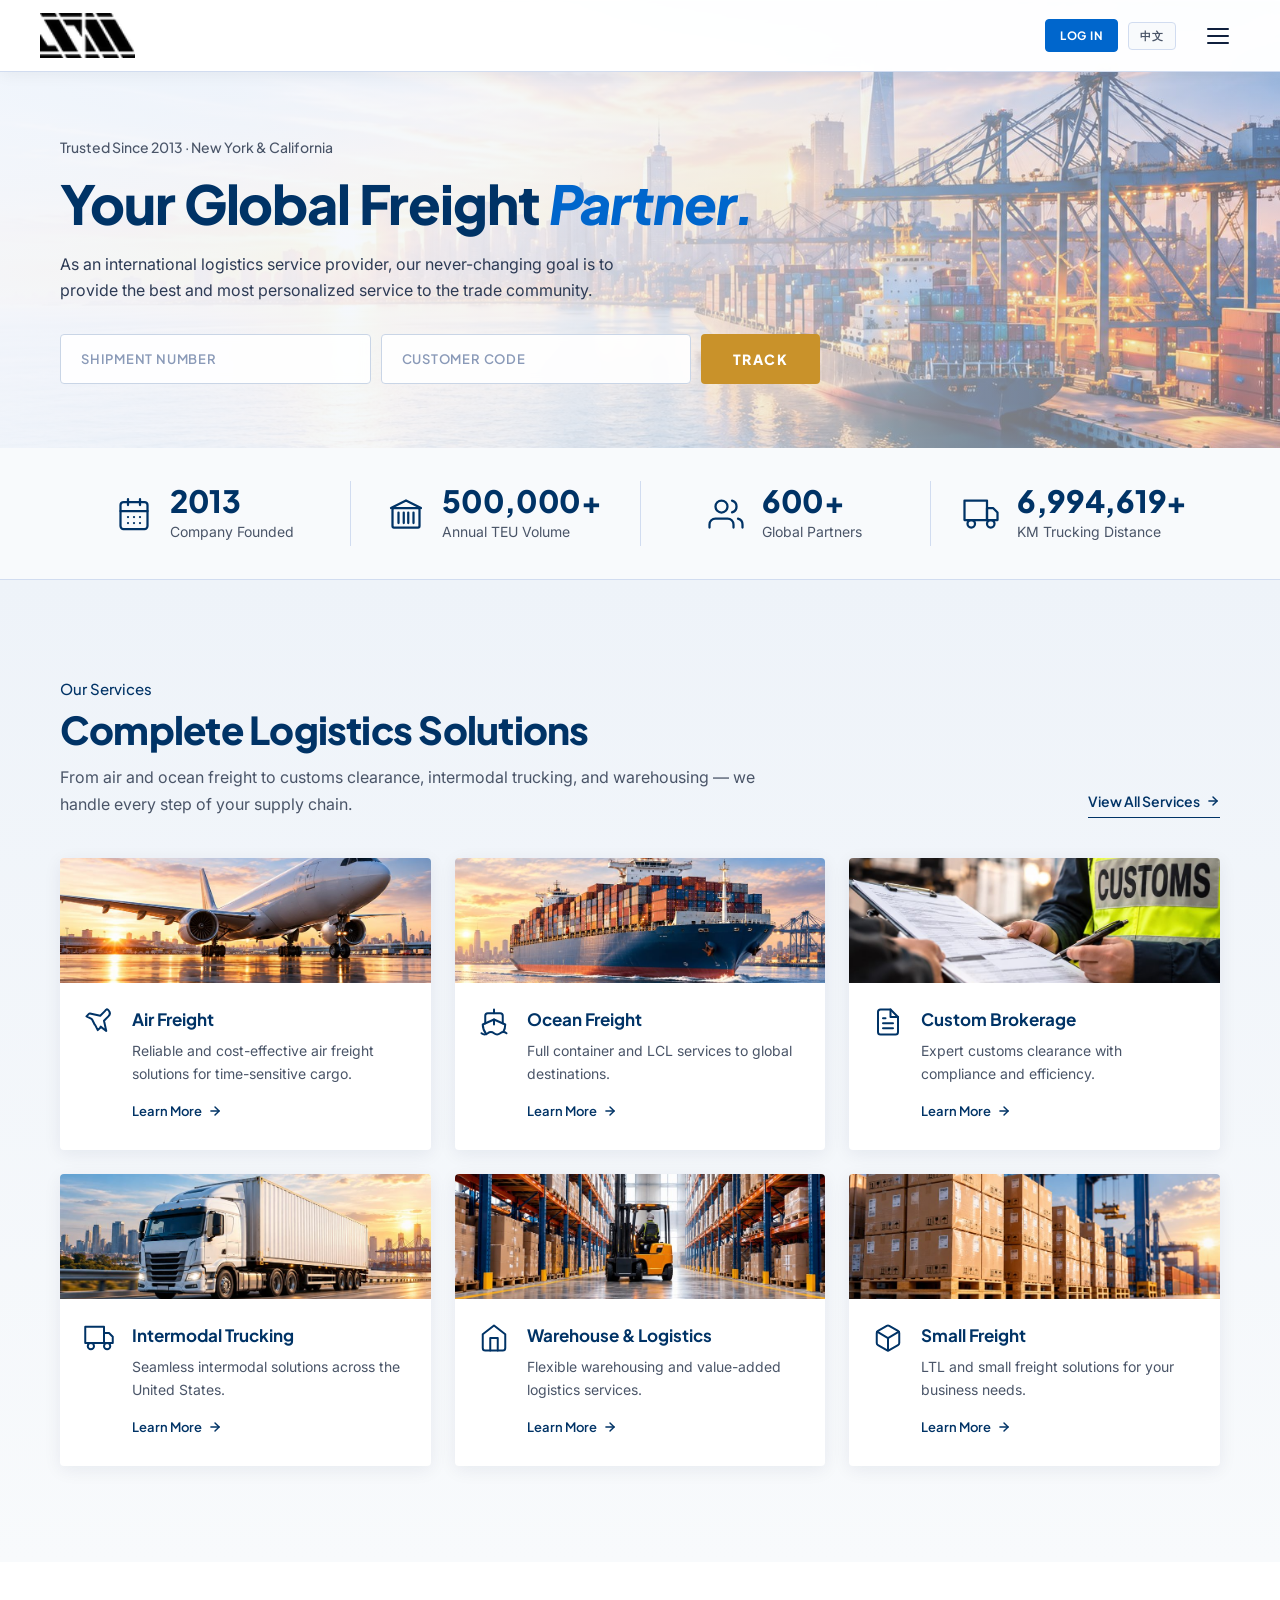
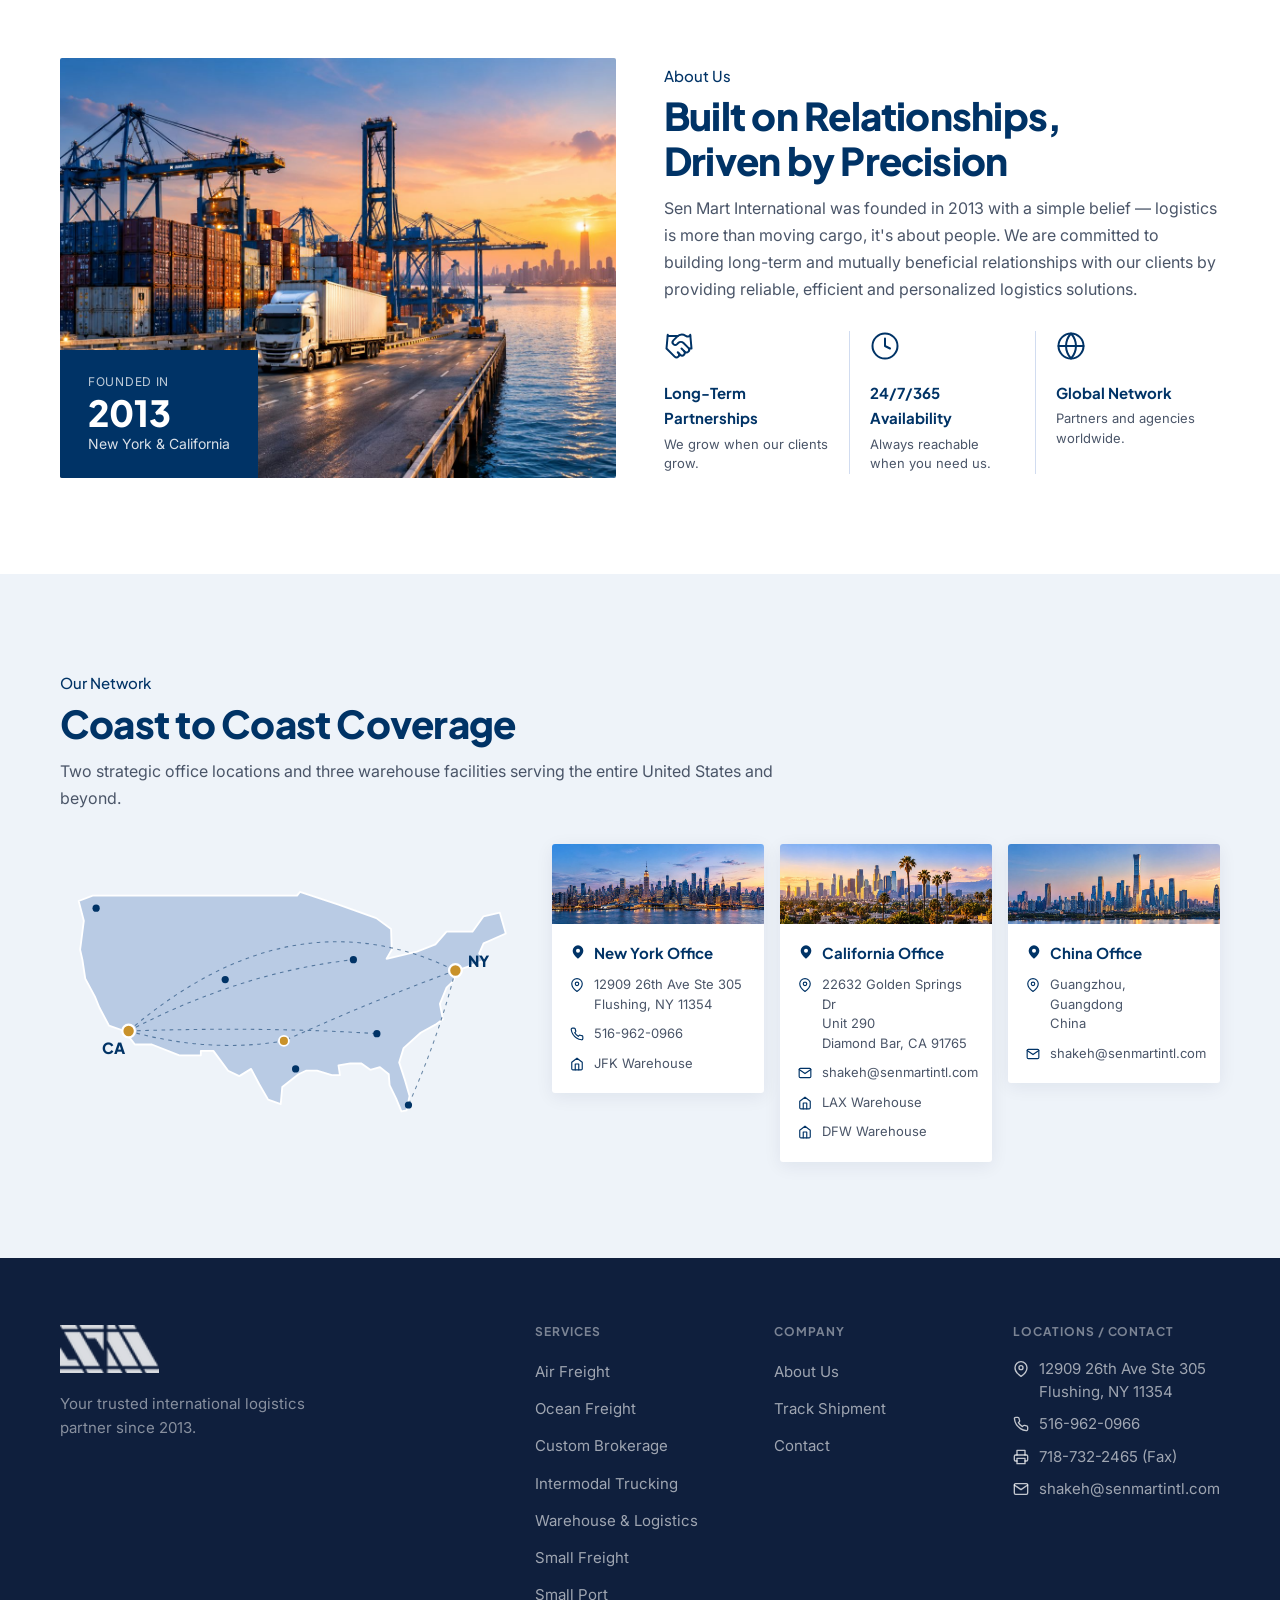
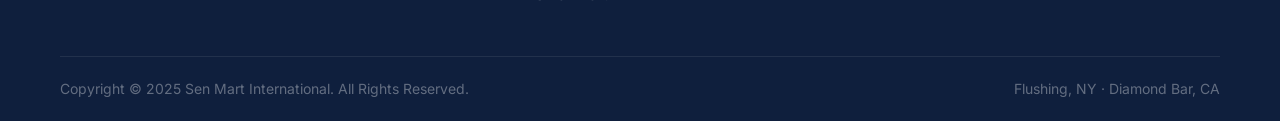
==== commit 1c30f0f5: "Customer login modal, account menu and shipment search Log In now opens a login dialog instead of li" ====
--- a/index.html
+++ b/index.html
@@ -30,7 +30,7 @@
         <li><a href="contact.html" class="nav-link" data-zh="联系我们">CONTACT</a></li>
       </ul>
       <div class="nav-actions">
-        <a href="https://coolcopa0303-png.github.io/smallfreight/login/" target="_blank" rel="noopener" class="nav-login" data-zh="登录">Log In</a>
+        <button type="button" class="nav-login" data-auth-open data-zh="登录">Log In</button>
         <button class="lang-toggle" id="langToggle" aria-label="Switch language">中文</button>
       </div>
       <button class="hamburger" id="hamburger" aria-label="Toggle navigation" aria-expanded="false">
@@ -51,7 +51,7 @@
       <li><a href="small-port.html" class="mobile-nav-link">SMALL PORT</a></li>
       <li><a href="about.html" class="mobile-nav-link" data-zh="关于我们">ABOUT US</a></li>
       <li><a href="contact.html" class="mobile-nav-link" data-zh="联系我们">CONTACT</a></li>
-      <li><a href="https://coolcopa0303-png.github.io/smallfreight/login/" target="_blank" rel="noopener" class="mobile-nav-link" data-zh="登录 Small Freight">LOG IN — SMALL FREIGHT</a></li>
+      <li><a href="#login" class="mobile-nav-link" data-auth-open data-zh="客户登录">CUSTOMER LOG IN</a></li>
       <li><a href="tel:5169620966" class="mobile-nav-link mobile-cta">516-962-0966</a></li>
     </ul>
   </div>
@@ -74,7 +74,7 @@
           <input type="text" id="heroCustomerCode" class="hero-track-input" placeholder="CUSTOMER CODE" aria-label="Customer Code" data-zh-placeholder="客户代码" />
           <button type="submit" class="hero-track-btn hm-track-btn" data-zh="追踪">TRACK</button>
         </form>
-        <div id="heroTrackResult" class="hero-track-result" hidden></div>
+        <div id="heroTrackResult" class="sm-results sm-results--hero" aria-live="polite" hidden></div>
       </div>
     </div>
   </section>
@@ -358,5 +358,6 @@
   </footer>
 
   <script src="main.js"></script>
+  <script src="auth.js"></script>
 </body>
 </html>
--- a/styles.css
+++ b/styles.css
@@ -320,6 +320,10 @@
   transition: background var(--transition-fast), border-color var(--transition-fast);
 }
 .nav-login:hover { background: var(--accent-hover); border-color: var(--accent-hover); }
+/* On wide screens the Log In button sits at the far right edge of the nav bar */
+@media (min-width: 1600px) {
+  .nav-login { position: absolute; right: 24px; top: 50%; transform: translateY(-50%); }
+}
 .nav.scrolled .lang-toggle,
 body.inner-page .lang-toggle {
   color: var(--text-secondary);
@@ -964,101 +968,105 @@
 }
 
 /* ======================== CONTACT ======================== */
-.page-section.ct-section { padding: 16px 0 24px; }
-.ct-container {
-  max-width: none;
-  padding-left: max(40px, calc((100% - var(--container)) / 2 + 40px));
-  padding-right: 24px;
-}
-.page-banner.ct-banner { padding: calc(var(--nav-h) + 24px) 0 40px; }
-.ct-banner .page-banner-bg { opacity: 1; background-size: 66% auto; background-position: right 55%; background-repeat: no-repeat; }
-.ct-banner .page-banner-bg::after {
-  background: linear-gradient(90deg, rgba(244,247,252,1) 0%, rgba(244,247,252,1) 34%, rgba(244,247,252,0.4) 46%, rgba(244,247,252,0) 58%);
-}
-.ct-grid {
+.page-section.cs-section { padding: 48px 0 64px; }
+a.cs-card[href^="mailto"] .cs-card-value { font-size: 1rem; overflow-wrap: anywhere; }
+.cs-head { text-align: center; max-width: 640px; margin: 0 auto 36px; }
+.cs-head h2 {
+  font-family: var(--font-head);
+  font-size: clamp(1.8rem, 3vw, 2.6rem);
+  font-weight: 800;
+  color: var(--accent-dark);
+  letter-spacing: -0.02em;
+  line-height: 1.15;
+  margin: 8px 0 12px;
+}
+.cs-head p { font-size: 1.0625rem; color: var(--text-secondary); line-height: 1.6; margin: 0; }
+.cs-cards {
   display: grid;
-  grid-template-columns: minmax(300px, 0.75fr) 2fr;
+  grid-template-columns: repeat(4, 1fr);
   gap: 24px;
-  align-items: start;
-}
-.ct-grid .contact-info { padding-top: 12px; }
-.ct-grid .contact-info p { margin-bottom: 28px; }
-.ct-grid .contact-items { gap: 12px; }
-.ct-grid .contact-item { padding: 18px 20px; }
-.ct-right { display: flex; flex-direction: column; gap: 16px; }
-.ct-feature {
-  position: relative;
-  border-radius: var(--radius-lg);
-  overflow: hidden;
-  min-height: 236px;
-  display: flex;
-  align-items: center;
-  box-shadow: var(--shadow-subtle);
-}
-.ct-feature-img {
-  position: absolute; inset: 0;
-  width: 100%; height: 100%;
-  object-fit: cover;
-  object-position: center 60%;
-}
-.ct-feature::before {
-  content: '';
-  position: absolute; inset: 0; z-index: 1;
-  background: linear-gradient(90deg, rgba(10,34,72,0.88) 0%, rgba(10,34,72,0.55) 38%, rgba(10,34,72,0) 70%);
-}
-.ct-feature-text { position: relative; z-index: 2; padding: 40px; max-width: 420px; color: #fff; }
-.ct-feature-bar { display: block; width: 60px; height: 4px; border-radius: 2px; background: var(--accent); margin-bottom: 22px; }
-.ct-feature-text h2 {
-  font-family: var(--font-head);
-  font-size: clamp(1.6rem, 2.2vw, 2rem);
-  font-weight: 800;
-  line-height: 1.2;
-  letter-spacing: -0.01em;
-  color: #fff;
-  margin-bottom: 18px;
-}
-.ct-feature-text p { font-size: 1rem; line-height: 1.6; color: rgba(255,255,255,0.88); margin: 0; }
-.ct-svc-grid { display: grid; grid-template-columns: 1fr 1fr; gap: 16px; }
-.ct-svc {
-  display: grid;
-  grid-template-columns: 30% 1fr;
-  min-height: 124px;
-  background: var(--bg);
+  max-width: 1160px;
+  margin: 0 auto;
+}
+.cs-card {
+  display: flex;
+  flex-direction: column;
+  align-items: center;
+  text-align: center;
+  padding: 22px 12px 24px;
+  background: var(--surface);
   border: 1px solid var(--border);
   border-radius: var(--radius-lg);
-  overflow: hidden;
   text-decoration: none;
   color: inherit;
-  transition: border-color var(--transition-fast), box-shadow var(--transition-fast), transform var(--transition-fast);
-}
-.ct-svc:hover { border-color: var(--accent); box-shadow: 0 8px 24px rgba(var(--accent-rgb), 0.12); transform: translateY(-2px); }
-.ct-svc-img { width: 100%; height: 100%; object-fit: cover; display: block; }
-.ct-svc-body {
-  position: relative;
-  display: flex;
-  align-items: flex-start;
-  gap: 18px;
-  padding: 18px 40px 18px 24px;
-}
-.ct-svc-icon {
-  width: 48px; height: 48px;
+  transition: border-color var(--transition-fast), background var(--transition-fast), transform var(--transition-fast);
+}
+a.cs-card:hover { border-color: var(--accent); background: var(--accent-light); transform: translateY(-2px); }
+.cs-card-icon, .cs-office-icon {
+  width: 56px; height: 56px;
   flex-shrink: 0;
+  display: flex; align-items: center; justify-content: center;
   border-radius: var(--radius);
   background: var(--accent-light);
   color: var(--accent);
-  display: flex; align-items: center; justify-content: center;
-}
-.ct-svc h3 {
-  font-family: var(--font-head);
-  font-size: 1.05rem;
-  font-weight: 700;
-  color: var(--accent-dark);
-  line-height: 1.25;
-  margin: 6px 0 8px;
-}
-.ct-svc p { font-size: 0.875rem; color: var(--text-secondary); line-height: 1.6; margin: 0; }
-.ct-svc-arrow { position: absolute; right: 16px; bottom: 16px; color: var(--accent); transition: transform var(--transition-fast); }
-.ct-svc:hover .ct-svc-arrow { transform: translateX(3px); }
+}
+.cs-card-label {
+  margin-top: 16px;
+  font-family: var(--font-head);
+  font-size: 0.75rem;
+  font-weight: 700;
+  letter-spacing: 0.08em;
+  text-transform: uppercase;
+  color: var(--text-secondary);
+}
+.cs-card-value {
+  margin-top: 6px;
+  font-family: var(--font-head);
+  font-size: 1.1rem;
+  font-weight: 700;
+  color: var(--text);
+  line-height: 1.35;
+}
+.cs-divider {
+  display: flex;
+  align-items: center;
+  gap: 20px;
+  max-width: 980px;
+  margin: 40px auto 28px;
+  font-family: var(--font-head);
+  font-size: 0.78rem;
+  font-weight: 700;
+  letter-spacing: 0.1em;
+  text-transform: uppercase;
+  color: var(--accent);
+}
+.cs-divider::before, .cs-divider::after { content: ''; flex: 1; height: 1px; background: var(--border); }
+.cs-offices {
+  display: grid;
+  grid-template-columns: 1fr 1fr;
+  gap: 24px;
+  max-width: 980px;
+  margin: 0 auto;
+}
+.cs-office {
+  display: flex;
+  align-items: flex-start;
+  gap: 24px;
+  padding: 16px 24px 20px 16px;
+  background: var(--surface);
+  border: 1px solid var(--border);
+  border-radius: var(--radius-lg);
+}
+.cs-office-title {
+  margin-top: 6px;
+  font-family: var(--font-head);
+  font-size: 0.8rem;
+  font-weight: 700;
+  letter-spacing: 0.08em;
+  text-transform: uppercase;
+  color: var(--accent);
+}
+.cs-office p { margin: 10px 0 0; font-size: 1rem; line-height: 1.5; color: var(--text); }
 .contact-info h2 {
   font-family: var(--font-head);
   font-size: clamp(1.8rem, 2.5vw, 2.4rem);
@@ -1222,7 +1230,7 @@
   .stat-item { border-bottom: 1px solid rgba(255,255,255,0.1); }
   .stat-item:nth-child(2) { border-right: none; }
   .stat-item:nth-child(3), .stat-item:nth-child(4) { border-bottom: none; }
-  .ct-grid { grid-template-columns: 1fr; gap: 40px; }
+  .cs-cards { grid-template-columns: 1fr 1fr; }
   .offices-grid { grid-template-columns: 1fr 1fr; max-width: 720px; }
   .footer-top { grid-template-columns: 1fr; gap: 40px; }
 }
@@ -3037,18 +3045,430 @@
   .sp-mfeats { grid-template-columns: 1fr; margin-bottom: 28px; }
 }
 
+@media (max-width: 768px) {
+  .cs-offices { grid-template-columns: 1fr; }
+}
+@media (max-width: 480px) {
+  .cs-cards { grid-template-columns: 1fr; }
+}
+
+/* ======================== WAREHOUSE PAGE ======================== */
+.wh-hero-eyebrow {
+  display: inline-block;
+  font-family: var(--font-head);
+  font-size: 0.78rem;
+  font-weight: 700;
+  letter-spacing: 0.1em;
+  text-transform: uppercase;
+  color: rgba(255,255,255,0.85);
+  margin-bottom: 18px;
+}
+
+.wh-svc-grid { display: grid; grid-template-columns: repeat(4, 1fr); gap: 24px; }
+.wh-svc-card {
+  text-align: center;
+  padding: 36px 24px 32px;
+  background: var(--surface);
+  border: 1px solid var(--border);
+  border-radius: var(--radius-lg);
+  transition: border-color var(--transition-fast), box-shadow var(--transition-fast), transform var(--transition-fast);
+}
+.wh-svc-card:hover { border-color: var(--accent); box-shadow: 0 10px 28px rgba(var(--accent-rgb), 0.1); transform: translateY(-3px); }
+.wh-svc-icon, .wh-va-icon { display: inline-flex; color: var(--accent); }
+.wh-svc-card h3, .wh-va-item h3 {
+  font-family: var(--font-head);
+  font-size: 1.05rem;
+  font-weight: 700;
+  color: var(--accent-dark);
+  line-height: 1.3;
+  margin: 18px 0 10px;
+}
+.wh-svc-card p, .wh-va-item p { font-size: 0.9rem; color: var(--text-secondary); line-height: 1.6; margin: 0; }
+
+.wh-split-text h2 {
+  font-family: var(--font-head);
+  font-size: clamp(1.8rem, 3vw, 2.4rem);
+  font-weight: 800;
+  color: var(--accent-dark);
+  line-height: 1.15;
+  letter-spacing: -0.01em;
+  margin: 8px 0 18px;
+}
+.wh-split-text > p { font-size: 1rem; color: var(--text-secondary); line-height: 1.7; margin-bottom: 24px; }
+.wh-checks { list-style: none; padding: 0; margin: 0; display: flex; flex-direction: column; gap: 14px; }
+.wh-checks li { display: flex; align-items: center; gap: 12px; font-size: 0.95rem; color: var(--text); }
+.wh-checks .feature-check svg { color: #fff; }
+.wh-checks .feature-check {
+  width: 22px; height: 22px; flex-shrink: 0;
+  display: inline-flex; align-items: center; justify-content: center;
+  border-radius: 50%;
+  background: var(--accent);
+  color: #fff;
+}
+
+.wh-va-grid { display: grid; grid-template-columns: repeat(5, 1fr); gap: 24px; text-align: center; }
+.wh-va-item { padding: 0 8px; }
+.wh-va-item h3 { margin-top: 14px; }
+
+.wh-steps { display: flex; align-items: stretch; gap: 8px; }
+.wh-step {
+  flex: 1;
+  min-width: 0;
+  background: var(--bg);
+  border: 1px solid var(--border);
+  border-radius: var(--radius-lg);
+  overflow: hidden;
+  box-shadow: var(--shadow-subtle);
+}
+.wh-step-img { position: relative; aspect-ratio: 16 / 9; }
+.wh-step-img img { width: 100%; height: 100%; object-fit: cover; display: block; }
+.wh-step-num {
+  position: absolute; left: 14px; bottom: -14px;
+  width: 30px; height: 30px;
+  display: flex; align-items: center; justify-content: center;
+  border-radius: 50%;
+  background: var(--accent);
+  color: #fff;
+  font-family: var(--font-head);
+  font-size: 0.85rem;
+  font-weight: 700;
+  border: 3px solid var(--bg);
+}
+.wh-step-body { padding: 26px 18px 22px; }
+.wh-step-body h3 { font-family: var(--font-head); font-size: 1.05rem; font-weight: 700; color: var(--accent-dark); margin: 0 0 8px; }
+.wh-step-body p { font-size: 0.875rem; color: var(--text-secondary); line-height: 1.55; margin: 0; }
+.wh-step-arrow { align-self: center; flex-shrink: 0; color: var(--accent-dark); }
+
+.wh-cta { position: relative; overflow: hidden; background: #0A2248; }
+.wh-cta-bg { position: absolute; inset: 0; width: 100%; height: 100%; object-fit: cover; object-position: center 60%; }
+.wh-cta::before {
+  content: '';
+  position: absolute; inset: 0; z-index: 1;
+  background: linear-gradient(90deg, rgba(10,34,72,0.97) 0%, rgba(10,34,72,0.85) 40%, rgba(10,34,72,0.2) 75%, rgba(10,34,72,0) 100%);
+}
+.wh-cta-inner { position: relative; z-index: 2; padding-top: 80px; padding-bottom: 80px; }
+.wh-cta h2 {
+  font-family: var(--font-head);
+  font-size: clamp(1.8rem, 3.2vw, 2.6rem);
+  font-weight: 800;
+  line-height: 1.15;
+  letter-spacing: -0.01em;
+  color: #fff;
+  margin-bottom: 18px;
+}
+.wh-cta p { max-width: 480px; font-size: 1rem; line-height: 1.65; color: rgba(255,255,255,0.85); margin-bottom: 30px; }
+.wh-btn-light {
+  display: inline-flex;
+  align-items: center;
+  gap: 8px;
+  padding: 13px 26px;
+  background: #fff;
+  color: var(--accent);
+  font-family: var(--font-head);
+  font-size: 0.9375rem;
+  font-weight: 700;
+  border-radius: var(--radius);
+  text-decoration: none;
+  transition: background var(--transition-fast), transform var(--transition-fast);
+}
+.wh-btn-light:hover { background: var(--accent-light); transform: translateY(-1px); }
+
 @media (max-width: 1024px) {
-  .ct-container { padding: 0 40px; }
-  .ct-banner .page-banner-bg { background-size: cover; }
-  .ct-banner .page-banner-bg::after { background: rgba(244,247,252,0.8); }
+  .wh-svc-grid { grid-template-columns: 1fr 1fr; }
+  .wh-va-grid { grid-template-columns: repeat(3, 1fr); row-gap: 40px; }
+  .wh-steps { display: grid; grid-template-columns: 1fr 1fr; gap: 20px; }
+  .wh-step-arrow { display: none; }
 }
 @media (max-width: 768px) {
-  .ct-svc-grid { grid-template-columns: 1fr; }
-  .ct-container { padding: 0 20px; }
-  .ct-feature { min-height: 200px; }
-  .ct-feature-text { padding: 28px 24px; }
-}
-@media (max-width: 420px) {
-  .ct-svc { grid-template-columns: 1fr; }
-  .ct-svc-img { height: 150px; }
-}
+  .wh-cta::before { background: rgba(8,28,60,0.75); }
+  .wh-va-grid { grid-template-columns: 1fr 1fr; }
+}
+@media (max-width: 480px) {
+  .wh-svc-grid, .wh-steps { grid-template-columns: 1fr; }
+}
+
+/* ======================== ACCOUNT · LOGIN · SHIPMENT SEARCH (auth.js) ======================== */
+button.nav-login { cursor: pointer; line-height: inherit; }
+.nav-login[hidden], .sm-user[hidden] { display: none; }
+
+/* Account menu in the nav */
+.sm-user { position: relative; }
+@media (min-width: 1600px) {
+  .sm-user { position: absolute; right: 24px; top: 50%; transform: translateY(-50%); }
+}
+.sm-user-btn {
+  display: flex; align-items: center; gap: 8px;
+  padding: 3px 10px 3px 3px;
+  background: var(--surface);
+  border: 1px solid var(--border);
+  border-radius: 999px;
+  font-family: var(--font-head); font-size: 0.8rem; font-weight: 700;
+  color: var(--text);
+  cursor: pointer;
+  transition: border-color var(--transition-fast), background var(--transition-fast);
+}
+.sm-user-btn:hover, .sm-user.open .sm-user-btn { border-color: var(--accent); background: var(--accent-light); }
+.sm-user-btn:focus-visible { outline: 3px solid rgba(var(--accent-rgb), 0.35); outline-offset: 2px; }
+.sm-avatar {
+  width: 28px; height: 28px; flex-shrink: 0;
+  display: inline-flex; align-items: center; justify-content: center;
+  border-radius: 50%;
+  background: var(--accent); color: #fff;
+  font-family: var(--font-head); font-size: 0.7rem; font-weight: 800; letter-spacing: 0.02em;
+}
+.sm-user-name { max-width: 120px; overflow: hidden; text-overflow: ellipsis; white-space: nowrap; }
+.sm-caret { color: var(--text-tertiary); transition: transform var(--transition-fast); }
+.sm-user.open .sm-caret { transform: rotate(180deg); }
+.sm-user-menu {
+  position: absolute; right: 0; top: calc(100% + 10px);
+  width: 270px;
+  background: var(--bg);
+  border: 1px solid var(--border);
+  border-radius: var(--radius-lg);
+  box-shadow: var(--shadow-modal);
+  padding: 6px;
+  opacity: 0; visibility: hidden; transform: translateY(-6px);
+  transition: opacity 0.18s ease, transform 0.18s ease, visibility 0.18s;
+  z-index: 1001;
+}
+.sm-user.open .sm-user-menu { opacity: 1; visibility: visible; transform: none; }
+.sm-user-head {
+  display: flex; flex-direction: column; gap: 2px;
+  padding: 10px 12px 12px; margin-bottom: 4px;
+  border-bottom: 1px solid var(--border);
+}
+.sm-user-head strong { font-family: var(--font-head); font-size: 0.95rem; color: var(--text); }
+.sm-user-head span { font-size: 0.8rem; color: var(--text-secondary); }
+.sm-user-head .sm-user-meta { font-size: 0.74rem; color: var(--text-tertiary); margin-top: 4px; }
+.sm-user-head .sm-user-meta b { color: var(--text-secondary); }
+.sm-user-menu a, .sm-user-menu button {
+  display: block; width: 100%;
+  padding: 9px 12px;
+  border: 0; background: none; border-radius: 6px;
+  font-family: var(--font-head); font-size: 0.85rem; font-weight: 600; text-align: left;
+  color: var(--text); text-decoration: none; cursor: pointer;
+}
+.sm-user-menu a:hover, .sm-user-menu button:hover { background: var(--accent-light); color: var(--accent); }
+.sm-user-menu .sm-logout { color: var(--error); margin-top: 4px; border-top: 1px solid var(--border); border-radius: 0 0 6px 6px; }
+.sm-user-menu .sm-logout:hover { background: #FEF2F2; color: var(--error); }
+@media (max-width: 768px) {
+  .sm-user-name, .sm-caret { display: none; }
+  .sm-user-btn { padding: 3px; }
+}
+.sm-mobile-user { display: flex; align-items: center; gap: 12px; padding: 12px 16px; border-top: 1px solid var(--border); margin-top: 8px; }
+.sm-mobile-user .sm-avatar { width: 36px; height: 36px; font-size: 0.8rem; }
+.sm-mobile-user span:last-child { display: flex; flex-direction: column; }
+.sm-mobile-user strong { font-family: var(--font-head); color: var(--text); }
+.sm-mobile-user small { color: var(--text-secondary); font-size: 0.8rem; }
+
+/* Login modal */
+body.sm-modal-open { overflow: hidden; }
+.sm-modal { position: fixed; inset: 0; z-index: 2000; display: flex; align-items: center; justify-content: center; padding: 16px; }
+.sm-modal[hidden] { display: none; }
+.sm-modal-backdrop {
+  position: absolute; inset: 0;
+  background: rgba(8, 22, 48, 0.55);
+  backdrop-filter: blur(4px); -webkit-backdrop-filter: blur(4px);
+  opacity: 0; transition: opacity 0.2s ease;
+}
+.sm-modal-card {
+  position: relative;
+  width: 100%; max-width: 420px; max-height: calc(100vh - 32px); overflow-y: auto;
+  background: var(--bg);
+  border-radius: var(--radius-xl);
+  box-shadow: var(--shadow-modal);
+  padding: 36px 36px 28px;
+  opacity: 0; transform: translateY(12px) scale(0.98);
+  transition: opacity 0.2s ease, transform 0.25s cubic-bezier(0.16, 1, 0.3, 1);
+}
+.sm-modal.open .sm-modal-backdrop { opacity: 1; }
+.sm-modal.open .sm-modal-card { opacity: 1; transform: none; }
+.sm-modal-close {
+  position: absolute; top: 14px; right: 14px;
+  width: 36px; height: 36px; display: flex; align-items: center; justify-content: center;
+  background: none; border: 0; border-radius: 50%; color: var(--text-tertiary); cursor: pointer;
+}
+.sm-modal-close:hover { background: var(--surface-alt); color: var(--text); }
+.sm-modal-logo { height: 40px; width: auto; filter: brightness(0); margin-bottom: 20px; }
+.sm-modal-card h2 { font-family: var(--font-head); font-size: 1.5rem; font-weight: 800; color: var(--text); margin-bottom: 6px; }
+.sm-modal-sub { font-size: 0.9rem; color: var(--text-secondary); margin-bottom: 20px; }
+.sm-modal-notice {
+  font-size: 0.85rem; color: var(--accent-dark);
+  background: var(--accent-light); border-left: 3px solid var(--accent);
+  padding: 10px 12px; border-radius: 6px; margin: -6px 0 18px;
+}
+.sm-login-form { display: flex; flex-direction: column; gap: 14px; }
+.sm-field { display: flex; flex-direction: column; gap: 6px; }
+.sm-field > span:first-child { font-family: var(--font-head); font-size: 0.8rem; font-weight: 700; color: var(--text); }
+.sm-field input {
+  width: 100%; height: 46px; padding: 0 14px;
+  font-family: var(--font-body); font-size: 0.95rem; color: var(--text);
+  background: var(--surface); border: 1.5px solid var(--border); border-radius: var(--radius);
+  outline: none; transition: border-color var(--transition-fast), box-shadow var(--transition-fast), background var(--transition-fast);
+}
+.sm-field input:focus { border-color: var(--accent); background: var(--bg); box-shadow: 0 0 0 3px rgba(var(--accent-rgb), 0.12); }
+.sm-pass-wrap { position: relative; display: block; }
+.sm-pass-wrap input { padding-right: 46px; }
+.sm-pass-toggle {
+  position: absolute; right: 4px; top: 50%; transform: translateY(-50%);
+  width: 38px; height: 38px; display: flex; align-items: center; justify-content: center;
+  background: none; border: 0; border-radius: 6px; color: var(--text-tertiary); cursor: pointer;
+}
+.sm-pass-toggle:hover, .sm-pass-toggle.on { color: var(--accent); }
+.sm-form-error { font-size: 0.85rem; color: var(--error); background: #FEF2F2; border-radius: 6px; padding: 9px 12px; }
+.sm-form-error[hidden], .sm-modal-notice[hidden] { display: none; }
+.sm-login-submit { justify-content: center; width: 100%; height: 48px; margin-top: 4px; position: relative; }
+.sm-login-submit:disabled { opacity: 0.75; cursor: progress; }
+.sm-login-submit.is-loading span { visibility: hidden; }
+.sm-login-submit.is-loading::after {
+  content: ''; position: absolute; width: 18px; height: 18px;
+  border: 2px solid rgba(255,255,255,0.4); border-top-color: #fff; border-radius: 50%;
+  animation: sm-spin 0.7s linear infinite;
+}
+.sm-demo-hint {
+  display: flex; flex-wrap: wrap; align-items: center; gap: 4px 10px;
+  margin-top: 18px; padding: 10px 12px;
+  background: #FFFBEB; border: 1px dashed #F5C26B; border-radius: var(--radius);
+  font-size: 0.8rem; color: #8A5A00;
+}
+.sm-demo-hint strong { font-family: var(--font-head); }
+.sm-demo-fill {
+  margin-left: auto; padding: 4px 10px;
+  background: #fff; border: 1px solid #F5C26B; border-radius: 4px;
+  font-family: var(--font-head); font-size: 0.75rem; font-weight: 700; color: #8A5A00; cursor: pointer;
+}
+.sm-demo-fill:hover { background: #FEF3C7; }
+.sm-modal-foot { margin-top: 18px; text-align: center; font-size: 0.85rem; color: var(--text-secondary); }
+.sm-modal-foot a { color: var(--accent); font-weight: 600; }
+@media (max-width: 480px) { .sm-modal-card { padding: 28px 22px 22px; } }
+
+/* Search results */
+.sm-results { margin-top: 16px; display: flex; flex-direction: column; gap: 12px; text-align: left; }
+.sm-results[hidden] { display: none; }
+.sm-results-count { font-family: var(--font-head); font-size: 0.85rem; font-weight: 700; color: var(--text-secondary); }
+.sm-results--hero .sm-results-count { color: #fff; }
+.sm-msg {
+  display: flex; align-items: center; flex-wrap: wrap; gap: 8px;
+  padding: 14px 18px;
+  background: var(--accent-light); border-radius: var(--radius);
+  font-size: 0.9rem; color: var(--text-secondary); line-height: 1.55;
+}
+.sm-results--hero .sm-msg { background: rgba(255,255,255,0.95); color: var(--text); }
+.sm-msg.warn { background: #FFFBEB; color: #7A5200; }
+.sm-msg.error { background: #FEF2F2; color: #991B1B; }
+.sm-msg a { color: var(--accent); font-weight: 600; }
+.sm-link-btn {
+  padding: 5px 14px; background: var(--accent); color: #fff; border: 0; border-radius: 4px;
+  font-family: var(--font-head); font-size: 0.8rem; font-weight: 700; cursor: pointer;
+}
+.sm-link-btn:hover { background: var(--accent-hover); }
+.sm-spinner {
+  width: 16px; height: 16px; flex-shrink: 0;
+  border: 2px solid rgba(var(--accent-rgb), 0.25); border-top-color: var(--accent); border-radius: 50%;
+  animation: sm-spin 0.7s linear infinite;
+}
+@keyframes sm-spin { to { transform: rotate(360deg); } }
+.sm-invalid { border-color: var(--error) !important; box-shadow: 0 0 0 3px rgba(220,38,38,0.15) !important; }
+
+.sm-ship {
+  background: var(--bg);
+  border: 1px solid var(--border);
+  border-radius: var(--radius-lg);
+  padding: 20px 22px;
+  box-shadow: var(--shadow-subtle);
+  color: var(--text);
+}
+.sm-results--hero .sm-ship { box-shadow: 0 12px 32px rgba(0,0,0,0.25); border-color: transparent; }
+.sm-ship-head { display: flex; align-items: center; justify-content: space-between; gap: 12px; margin-bottom: 16px; }
+.sm-ship-head small, .sm-row-num small, .sm-route small {
+  display: block; font-family: var(--font-head); font-size: 0.68rem; font-weight: 700;
+  letter-spacing: 0.08em; text-transform: uppercase; color: var(--text-tertiary);
+}
+.sm-ship-head strong { font-family: var(--font-head); font-size: 1.15rem; font-weight: 800; letter-spacing: 0.01em; }
+
+.sm-chip {
+  flex-shrink: 0; padding: 4px 10px; border-radius: 999px;
+  font-family: var(--font-head); font-size: 0.72rem; font-weight: 700; white-space: nowrap;
+  background: var(--surface-alt); color: var(--text-secondary);
+}
+.sm-chip--departed { background: var(--accent-light); color: var(--accent); }
+.sm-chip--arrived { background: #EEF2FF; color: #4338CA; }
+.sm-chip--cleared { background: #FFFBEB; color: #B45309; }
+.sm-chip--delivered { background: #F0FDF4; color: var(--success); }
+
+.sm-route { display: flex; align-items: center; gap: 14px; margin-bottom: 18px; }
+.sm-route > div { display: flex; flex-direction: column; min-width: 0; }
+.sm-route b { font-family: var(--font-head); font-size: 0.95rem; color: var(--text); }
+.sm-route span { font-size: 0.8rem; color: var(--text-secondary); }
+.sm-route-end { text-align: right; margin-left: auto; }
+.sm-route-line {
+  flex: 1; min-width: 24px; height: 2px; position: relative;
+  background: repeating-linear-gradient(90deg, var(--border) 0 6px, transparent 6px 10px);
+}
+.sm-route-line::after {
+  content: ''; position: absolute; right: -2px; top: -4px;
+  border: 5px solid transparent; border-left: 7px solid var(--accent);
+}
+
+.sm-steps { list-style: none; display: grid; grid-template-columns: repeat(5, 1fr); margin-bottom: 18px; }
+.sm-steps li { position: relative; display: flex; flex-direction: column; align-items: center; text-align: center; gap: 4px; }
+.sm-steps li::before {
+  content: ''; position: absolute; top: 6px; left: -50%; width: 100%; height: 2px; background: var(--border); z-index: 0;
+}
+.sm-steps li:first-child::before { display: none; }
+.sm-steps li.done::before, .sm-steps li.current::before { background: var(--accent); }
+.sm-step-dot {
+  position: relative; z-index: 1;
+  width: 14px; height: 14px; border-radius: 50%;
+  background: var(--bg); border: 2px solid var(--border);
+}
+.sm-steps li.done .sm-step-dot { background: var(--accent); border-color: var(--accent); }
+.sm-steps li.current .sm-step-dot { border-color: var(--accent); box-shadow: 0 0 0 4px rgba(var(--accent-rgb), 0.18); }
+.sm-step-label { font-family: var(--font-head); font-size: 0.72rem; font-weight: 700; color: var(--text-tertiary); line-height: 1.25; }
+.sm-steps li.done .sm-step-label, .sm-steps li.current .sm-step-label { color: var(--text); }
+.sm-step-date { font-size: 0.68rem; color: var(--text-tertiary); min-height: 1em; }
+
+.sm-meta {
+  display: grid; grid-template-columns: repeat(3, 1fr); gap: 10px 16px;
+  padding-top: 14px; border-top: 1px solid var(--border);
+}
+.sm-meta dt { font-size: 0.7rem; font-weight: 600; color: var(--text-tertiary); text-transform: uppercase; letter-spacing: 0.05em; }
+.sm-meta dd { font-family: var(--font-head); font-size: 0.85rem; font-weight: 600; color: var(--text); word-break: break-all; }
+@media (max-width: 560px) {
+  .sm-meta { grid-template-columns: repeat(2, 1fr); }
+  .sm-route { flex-wrap: wrap; }
+  .sm-route-line { display: none; }
+  .sm-step-date { display: none; }
+}
+
+/* My Shipments (track.html) */
+.sm-mine {
+  background: var(--bg); border: 1px solid var(--border); border-radius: var(--radius-xl);
+  padding: 28px 32px; margin-bottom: 24px; box-shadow: var(--shadow-subtle);
+}
+.sm-mine h2 { font-family: var(--font-head); font-size: 1.25rem; font-weight: 800; color: var(--text); margin-bottom: 4px; }
+.sm-mine p { font-size: 0.875rem; color: var(--text-secondary); }
+.sm-mine-empty { display: flex; align-items: center; justify-content: space-between; gap: 20px; }
+.sm-mine-head { margin-bottom: 16px; }
+.sm-mine .sm-msg { margin-top: 4px; }
+.sm-rows { display: flex; flex-direction: column; border: 1px solid var(--border); border-radius: var(--radius-lg); overflow: hidden; }
+.sm-row + .sm-row { border-top: 1px solid var(--border); }
+.sm-row summary {
+  display: grid; grid-template-columns: 1.1fr 1.6fr auto auto; align-items: center; gap: 14px;
+  padding: 14px 16px; cursor: pointer; list-style: none;
+  transition: background var(--transition-fast);
+}
+.sm-row summary::-webkit-details-marker { display: none; }
+.sm-row summary:hover, .sm-row[open] summary { background: var(--surface); }
+.sm-row summary:focus-visible { outline: 3px solid rgba(var(--accent-rgb), 0.35); outline-offset: -3px; }
+.sm-row-num { font-family: var(--font-head); font-size: 0.9rem; font-weight: 800; color: var(--text); }
+.sm-row-route { font-size: 0.85rem; color: var(--text-secondary); overflow: hidden; text-overflow: ellipsis; white-space: nowrap; }
+.sm-row-eta { font-size: 0.8rem; color: var(--text-secondary); white-space: nowrap; }
+.sm-row-body { padding: 18px 16px 20px; background: var(--surface); border-top: 1px dashed var(--border); }
+@media (max-width: 640px) {
+  .sm-mine { padding: 22px 20px; }
+  .sm-mine-empty { flex-direction: column; align-items: flex-start; }
+  .sm-row summary { grid-template-columns: 1fr auto; }
+  .sm-row-route { grid-column: 1 / -1; grid-row: 2; }
+  .sm-row-eta { display: none; }
+}
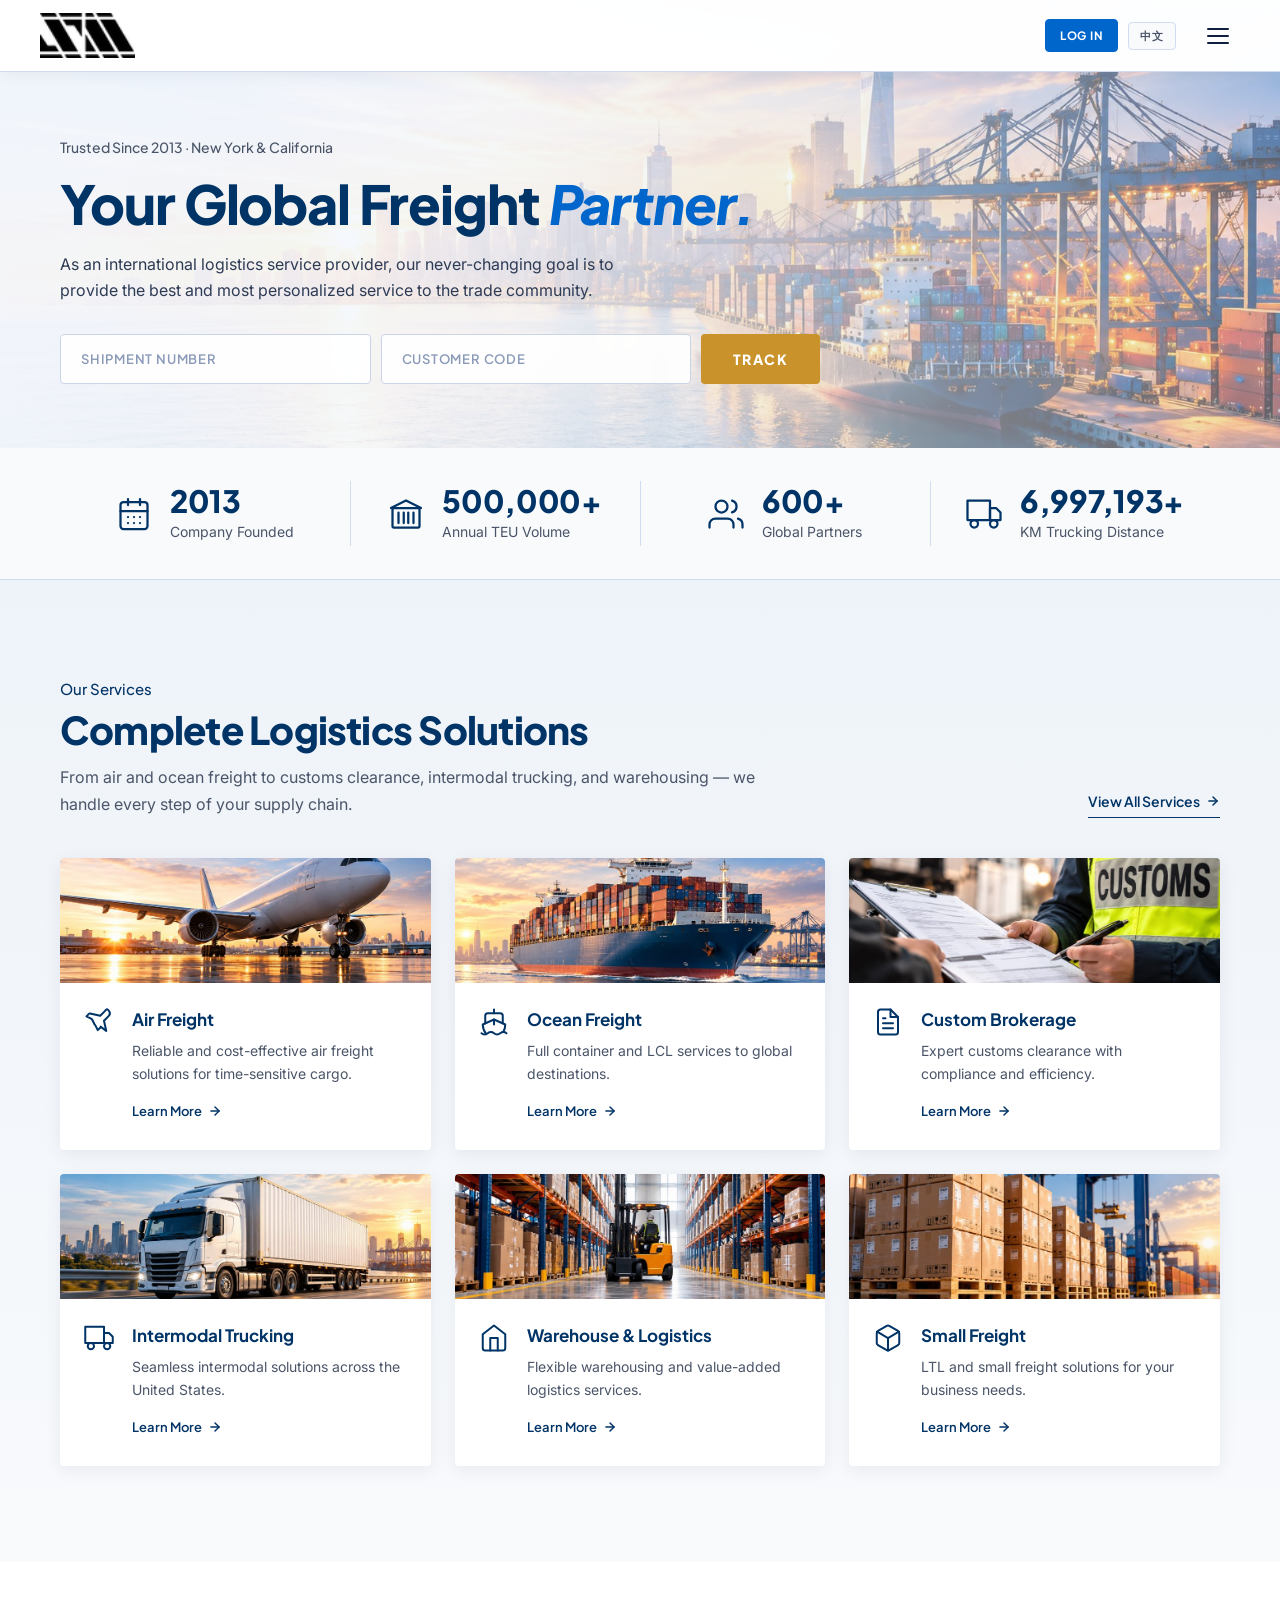
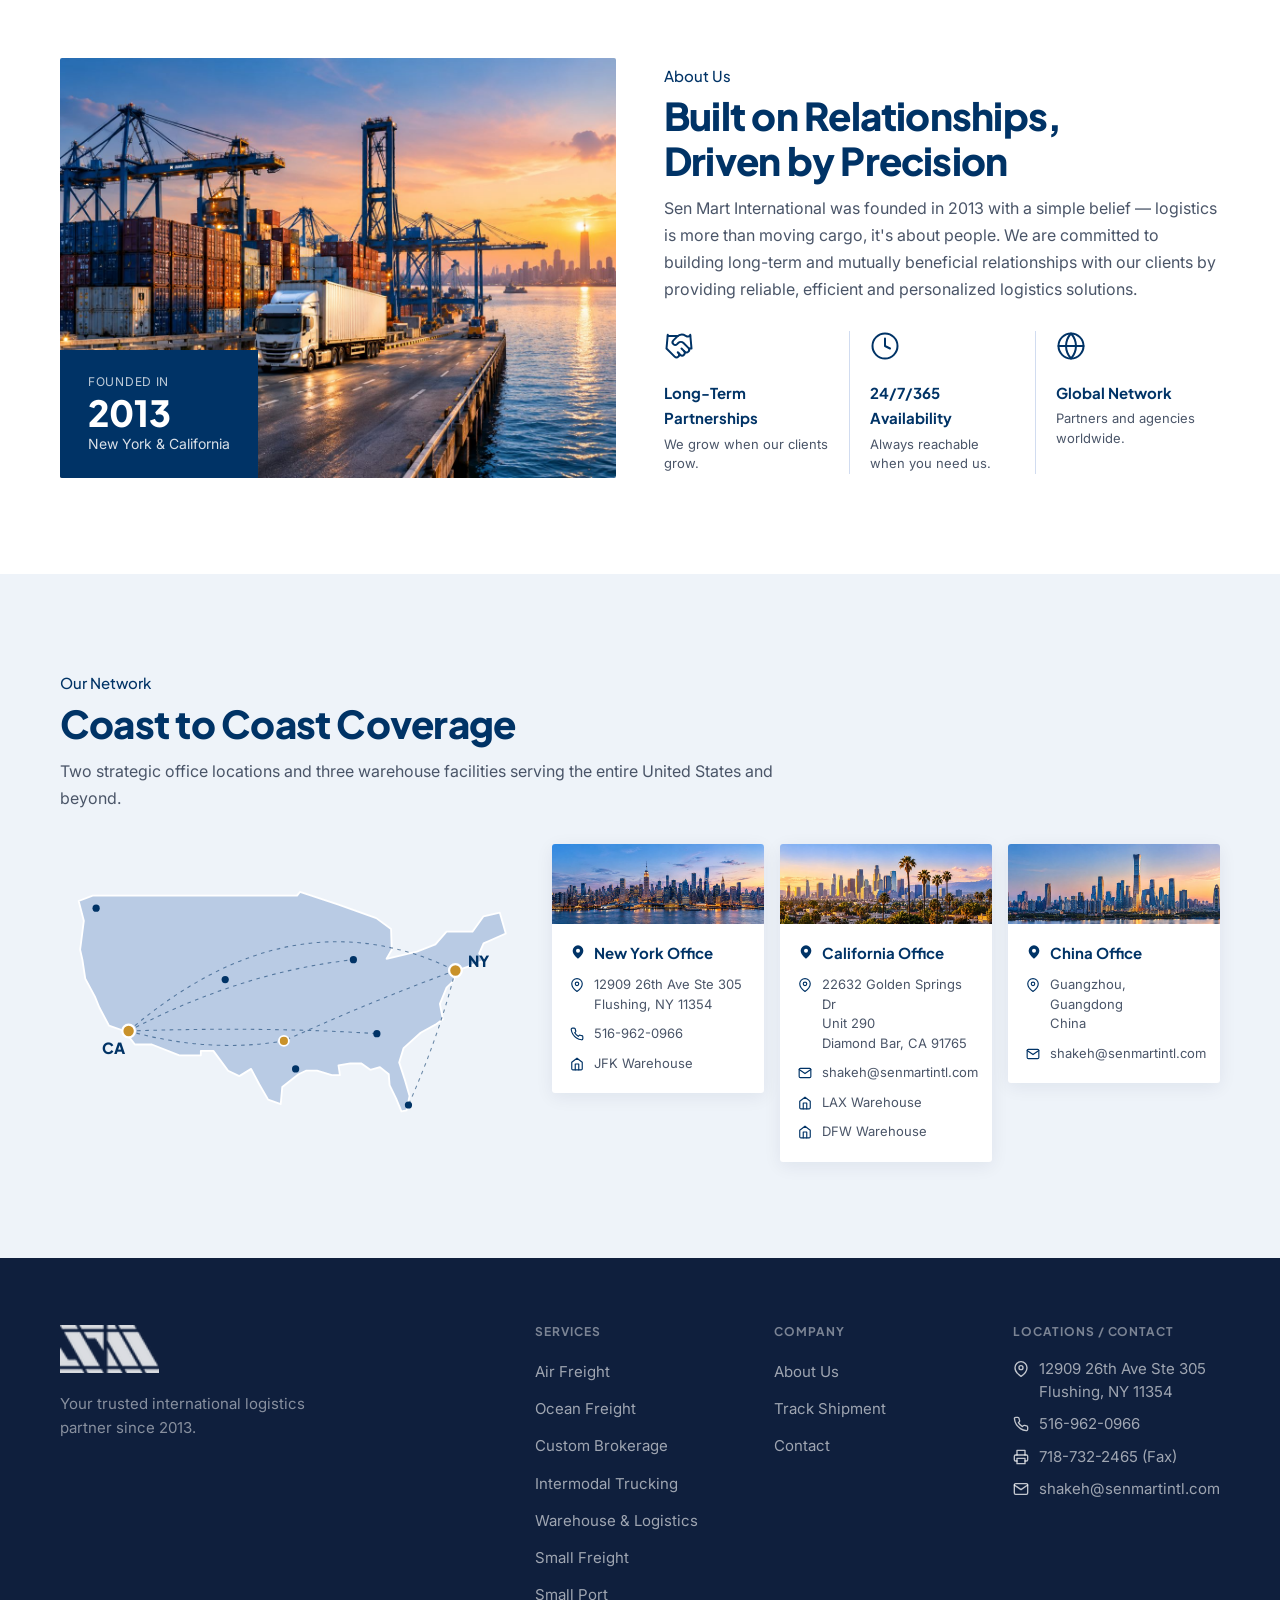
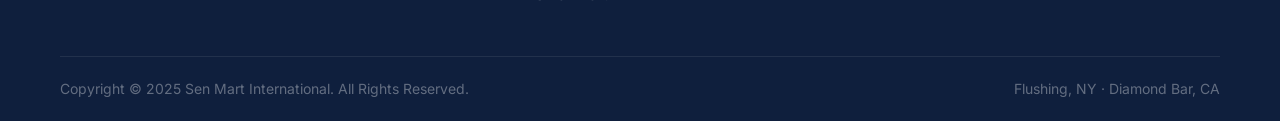
==== commit 8fc9fe11: "Small Freight: product showcase page with a Portal button Rebuilds small-freight.html as a SMALL FRE" ====
--- a/index.html
+++ b/index.html
@@ -24,7 +24,7 @@
         <li><a href="intermodal.html" class="nav-link" data-zh="多式联运">INTERMODAL</a></li>
         <li><a href="warehouse.html" class="nav-link" data-zh="仓储">WAREHOUSE</a></li>
         <li><a href="track.html" class="nav-link" data-zh="货运追踪">TRACK</a></li>
-        <li><a href="https://coolcopa0303-png.github.io/smallfreight/login/" target="_blank" rel="noopener" class="nav-link" data-zh="小货运输">SMALL FREIGHT</a></li>
+        <li><a href="small-freight.html" class="nav-link" data-zh="小货运输">SMALL FREIGHT</a></li>
         <li><a href="small-port.html" class="nav-link">SMALL PORT</a></li>
         <li><a href="about.html" class="nav-link" data-zh="关于我们">ABOUT US</a></li>
         <li><a href="contact.html" class="nav-link" data-zh="联系我们">CONTACT</a></li>
@@ -47,7 +47,7 @@
       <li><a href="intermodal.html" class="mobile-nav-link" data-zh="多式联运">INTERMODAL</a></li>
       <li><a href="warehouse.html" class="mobile-nav-link" data-zh="仓储">WAREHOUSE</a></li>
       <li><a href="track.html" class="mobile-nav-link" data-zh="货运追踪">TRACK</a></li>
-      <li><a href="https://coolcopa0303-png.github.io/smallfreight/login/" target="_blank" rel="noopener" class="mobile-nav-link" data-zh="小货运输">SMALL FREIGHT</a></li>
+      <li><a href="small-freight.html" class="mobile-nav-link" data-zh="小货运输">SMALL FREIGHT</a></li>
       <li><a href="small-port.html" class="mobile-nav-link">SMALL PORT</a></li>
       <li><a href="about.html" class="mobile-nav-link" data-zh="关于我们">ABOUT US</a></li>
       <li><a href="contact.html" class="mobile-nav-link" data-zh="联系我们">CONTACT</a></li>
@@ -186,7 +186,7 @@
           </div>
         </a>
 
-        <a href="https://coolcopa0303-png.github.io/smallfreight/login/" target="_blank" rel="noopener" class="hm-svc-card">
+        <a href="small-freight.html" class="hm-svc-card">
           <div class="hm-svc-img"><img src="image/svc-small-freight.jpg" alt="Palletized boxes at a port terminal" loading="lazy" /></div>
           <div class="hm-svc-body">
             <svg class="hm-svc-icon" width="30" height="30" viewBox="0 0 24 24" fill="none" stroke="currentColor" stroke-width="1.6" stroke-linecap="round" stroke-linejoin="round"><path d="M21 16V8a2 2 0 00-1-1.73l-7-4a2 2 0 00-2 0l-7 4A2 2 0 003 8v8a2 2 0 001 1.73l7 4a2 2 0 002 0l7-4A2 2 0 0021 16z"/><polyline points="3.27 6.96 12 12.01 20.73 6.96"/><line x1="12" y1="22.08" x2="12" y2="12"/></svg>
@@ -327,7 +327,7 @@
               <li><a href="custom-brokerage.html" data-zh="报关行">Custom Brokerage</a></li>
               <li><a href="intermodal.html" data-zh="多式联运">Intermodal Trucking</a></li>
               <li><a href="warehouse.html" data-zh="仓储与物流">Warehouse & Logistics</a></li>
-              <li><a href="https://coolcopa0303-png.github.io/smallfreight/login/" target="_blank" rel="noopener" data-zh="小货运输">Small Freight</a></li>
+              <li><a href="small-freight.html" data-zh="小货运输">Small Freight</a></li>
               <li><a href="small-port.html">Small Port</a></li>
             </ul>
           </div>
--- a/styles.css
+++ b/styles.css
@@ -3472,3 +3472,140 @@
   .sm-row-route { grid-column: 1 / -1; grid-row: 2; }
   .sm-row-eta { display: none; }
 }
+
+/* ======================== SMALL FREIGHT PAGE (builds on the Small Port .sp-* styles) ======================== */
+.sf-page { --sp-blue: #0B52E1; --sp-blue-dark: #0841B5; }
+.sf-accent { color: var(--sp-blue); }
+
+/* "Portal" button next to Log In */
+.nav-portal {
+  display: inline-flex; align-items: center; gap: 5px;
+  font-family: var(--font-head); font-size: 0.72rem; font-weight: 700; letter-spacing: 0.06em; text-transform: uppercase;
+  color: var(--accent); background: var(--bg);
+  border: 1px solid var(--accent); border-radius: 4px;
+  padding: 5px 12px; text-decoration: none; white-space: nowrap;
+  transition: background var(--transition-fast), color var(--transition-fast);
+}
+.nav-portal:hover { background: var(--accent); color: #fff; }
+@media (max-width: 480px) { .nav-portal { display: none; } }
+
+/* Hero */
+.sf-hero-bg { height: 70%; opacity: 0.3; object-position: center 60%; }
+.sf-brand { display: flex; align-items: center; gap: 10px; margin-bottom: 18px; }
+.sf-brand img { width: auto; height: 34px; }
+.sf-brand span { font-family: var(--font-head); font-size: 1.3rem; font-weight: 800; letter-spacing: 0.01em; color: var(--sp-ink); }
+.sf-brand b { color: var(--sp-blue); font-weight: 800; }
+.sf-hero h1 { font-size: clamp(2.1rem, 3.6vw, 3.1rem); }
+.sf-checks-row { flex-direction: row; flex-wrap: wrap; gap: 10px 26px; }
+.sf-checks-row li { font-family: var(--font-head); font-weight: 600; font-size: 0.875rem; color: var(--sp-ink); }
+
+/* Module cards */
+.sf-modules { position: relative; z-index: 1; margin-top: -44px; padding-bottom: 24px; }
+.sf-mod-grid { display: grid; grid-template-columns: repeat(6, 1fr); gap: 16px; }
+.sf-mod {
+  display: flex; flex-direction: column; align-items: center; text-align: center; gap: 6px;
+  padding: 24px 16px 22px;
+  background: #fff; border: 1px solid #E1E8F3; border-radius: 12px;
+  box-shadow: 0 12px 30px rgba(15,40,90,0.07);
+  transition: transform var(--transition-base), box-shadow var(--transition-base), border-color var(--transition-base);
+}
+.sf-mod:hover { transform: translateY(-3px); border-color: #BFD3FB; box-shadow: 0 16px 36px rgba(11,82,225,0.12); }
+.sf-mod-icon { width: 48px; height: 48px; display: flex; align-items: center; justify-content: center; border-radius: 12px; background: #EAF1FE; color: var(--sp-blue); margin-bottom: 6px; }
+.sf-mod b { font-family: var(--font-head); font-size: 0.9375rem; color: var(--sp-ink); }
+.sf-mod span:last-child { font-size: 0.8125rem; color: var(--text-secondary); line-height: 1.45; }
+
+/* Intro + benefit photo cards */
+.sf-intro { background: #fff; }
+.sf-intro-grid { display: grid; grid-template-columns: 0.75fr 1.25fr; gap: 56px; align-items: center; }
+.sf-benefits { display: grid; grid-template-columns: repeat(2, 1fr); gap: 18px; }
+.sf-benefit {
+  overflow: hidden; background: #fff; border: 1px solid #E1E8F3; border-radius: 12px;
+  transition: transform var(--transition-base), box-shadow var(--transition-base);
+}
+.sf-benefit:hover { transform: translateY(-3px); box-shadow: 0 16px 36px rgba(15,40,90,0.1); }
+.sf-benefit img { display: block; width: 100%; aspect-ratio: 16 / 7; object-fit: cover; }
+.sf-benefit div { padding: 16px 18px 18px; }
+.sf-benefit b { display: block; font-family: var(--font-head); font-size: 1rem; color: var(--sp-ink); margin-bottom: 4px; }
+.sf-benefit span { font-size: 0.85rem; color: var(--text-secondary); line-height: 1.5; }
+
+/* Feature rows */
+.sf-feature-btn { margin-top: 28px; }
+.sf-reverse { grid-template-columns: 1.2fr 0.8fr; }
+.sf-reverse > .sp-feature-text { order: 2; }
+
+/* How it works */
+.sf-how { background: linear-gradient(180deg, #ffffff 0%, #F6F9FE 100%); }
+.sf-steps { list-style: none; display: grid; grid-template-columns: repeat(4, 1fr); gap: 40px; counter-reset: none; }
+.sf-step {
+  position: relative; display: flex; flex-direction: column; align-items: center; text-align: center; gap: 8px;
+  padding: 34px 22px 26px; background: #fff; border: 1px solid #E1E8F3; border-radius: 12px;
+}
+.sf-step + .sf-step::before {
+  content: ''; position: absolute; left: -31px; top: 50%; width: 22px; height: 22px; transform: translateY(-50%);
+  background: url("data:image/svg+xml,%3Csvg xmlns='http://www.w3.org/2000/svg' viewBox='0 0 24 24' fill='none' stroke='%238A9AB8' stroke-width='2' stroke-linecap='round' stroke-linejoin='round'%3E%3Cline x1='5' y1='12' x2='19' y2='12'/%3E%3Cpolyline points='12 5 19 12 12 19'/%3E%3C/svg%3E") center / contain no-repeat;
+}
+.sf-step-num {
+  position: absolute; top: -15px; left: 50%; transform: translateX(-50%);
+  width: 30px; height: 30px; display: flex; align-items: center; justify-content: center;
+  border-radius: 50%; background: var(--sp-blue); color: #fff;
+  font-family: var(--font-head); font-size: 0.85rem; font-weight: 800; box-shadow: 0 0 0 5px #fff;
+}
+.sf-step-icon { color: var(--sp-blue); margin-bottom: 4px; }
+.sf-step b { font-family: var(--font-head); font-size: 1.0625rem; color: var(--sp-ink); }
+.sf-step span:last-child { font-size: 0.875rem; color: var(--text-secondary); line-height: 1.55; }
+
+/* Drayage: faded truck photo + ports strip */
+.sf-drayage { position: relative; overflow: hidden; background: #fff; }
+.sf-section-bg {
+  position: absolute; right: 0; top: 0; width: 55%; height: 100%; object-fit: cover; opacity: 0.12; pointer-events: none;
+  -webkit-mask-image: linear-gradient(90deg, transparent, #000 50%); mask-image: linear-gradient(90deg, transparent, #000 50%);
+}
+.sf-drayage .container { position: relative; }
+.sf-ports {
+  list-style: none; display: grid; grid-template-columns: repeat(8, 1fr);
+  margin-top: 56px; background: #fff; border: 1px solid #E1E8F3; border-radius: 12px; overflow: hidden;
+}
+.sf-ports li { display: flex; flex-direction: column; align-items: center; gap: 2px; padding: 18px 8px; text-align: center; }
+.sf-ports li + li { border-left: 1px solid #E6ECF5; }
+.sf-ports b { font-family: var(--font-head); font-size: 0.9375rem; color: var(--sp-ink); }
+.sf-ports span { font-size: 0.78rem; font-weight: 600; color: var(--sp-blue); letter-spacing: 0.04em; }
+.sf-ports-note { margin-top: 14px; text-align: center; font-size: 0.875rem; color: var(--text-tertiary); }
+
+/* Why choose: 6 cards, 3 per row */
+.sf-why .sp-sol-grid { grid-template-columns: repeat(3, 1fr); }
+
+/* Get started */
+.sf-start-box { grid-template-columns: 1fr 300px; }
+.sf-start-bg {
+  position: absolute; inset: 0; width: 100%; height: 100%; object-fit: cover; opacity: 0.18; pointer-events: none;
+  -webkit-mask-image: linear-gradient(90deg, transparent 10%, #000 70%); mask-image: linear-gradient(90deg, transparent 10%, #000 70%);
+}
+
+@media (max-width: 1200px) {
+  .sf-mod-grid { grid-template-columns: repeat(3, 1fr); }
+  .sf-ports { grid-template-columns: repeat(4, 1fr); }
+  .sf-ports li:nth-child(5) { border-left: 0; }
+  .sf-ports li:nth-child(n+5) { border-top: 1px solid #E6ECF5; }
+}
+@media (max-width: 1100px) {
+  .sf-intro-grid, .sf-reverse { grid-template-columns: 1fr; }
+  .sf-reverse > .sp-feature-text { order: 0; }
+  .sf-steps { grid-template-columns: 1fr 1fr; gap: 36px 24px; }
+  .sf-step + .sf-step::before { display: none; }
+  .sf-start-box { grid-template-columns: 1fr; }
+}
+@media (max-width: 768px) {
+  .sf-modules { margin-top: -28px; }
+  .sf-mod-grid { grid-template-columns: 1fr 1fr; gap: 12px; }
+  .sf-mod { padding: 18px 12px; }
+  .sf-benefits { grid-template-columns: 1fr 1fr; gap: 12px; }
+  .sf-why .sp-sol-grid { grid-template-columns: 1fr; }
+  .sf-ports { margin-top: 36px; }
+  .sf-section-bg { width: 100%; }
+}
+@media (max-width: 520px) {
+  .sf-benefits, .sf-steps { grid-template-columns: 1fr; }
+  .sf-ports { grid-template-columns: repeat(2, 1fr); }
+  .sf-ports li:nth-child(odd) { border-left: 0; }
+  .sf-ports li:nth-child(n+3) { border-top: 1px solid #E6ECF5; }
+}
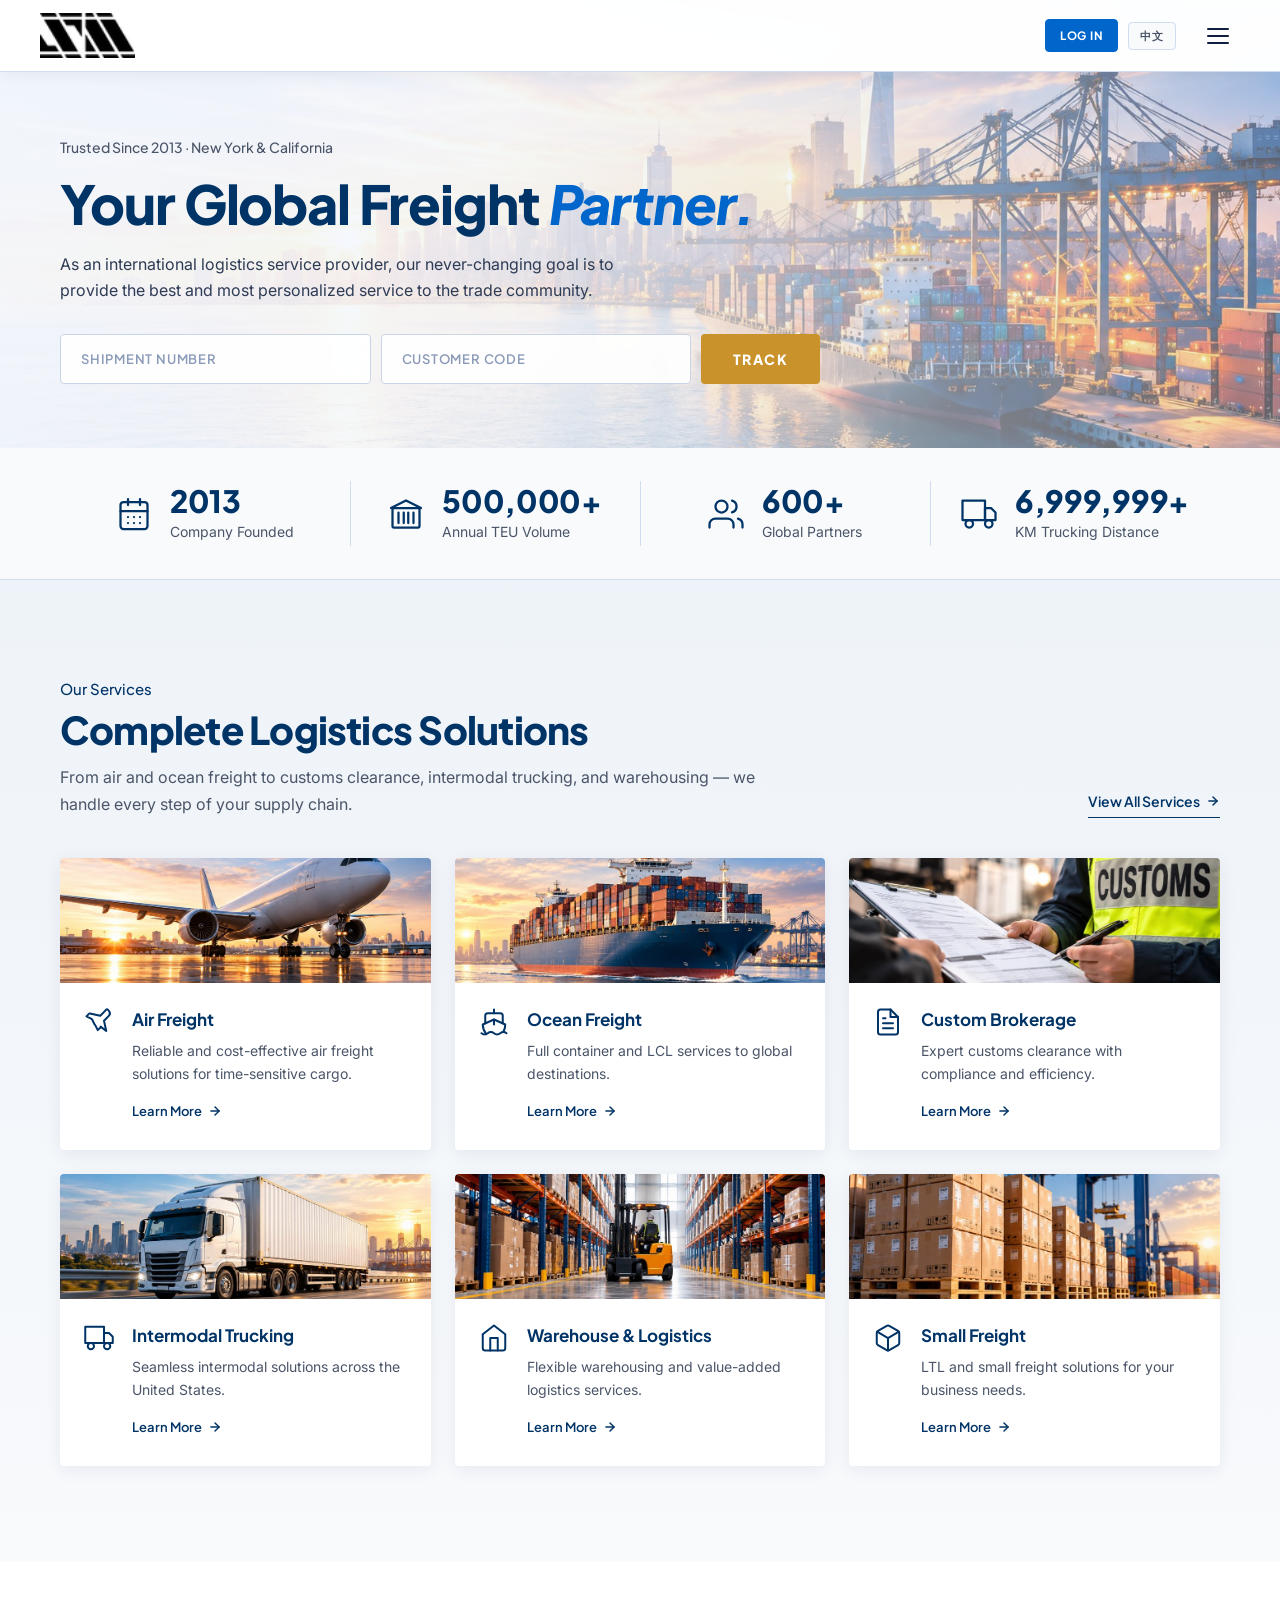
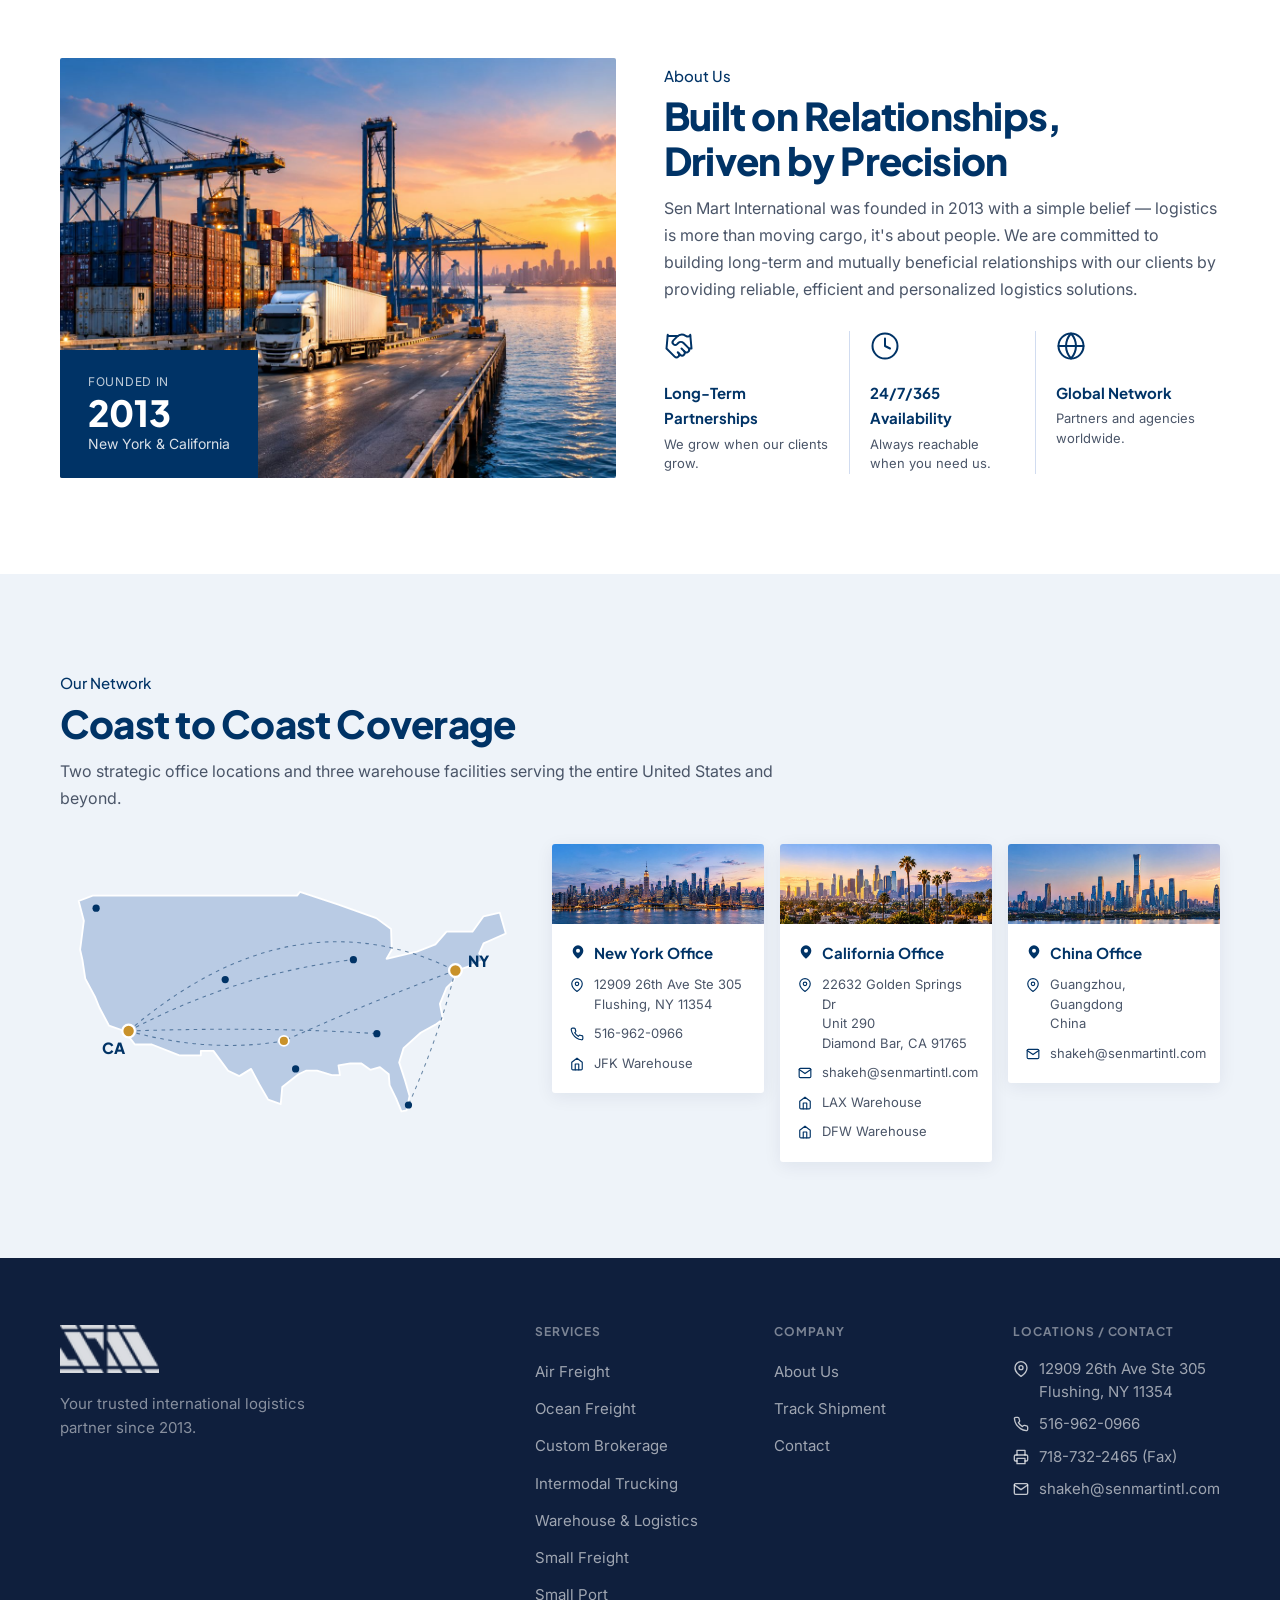
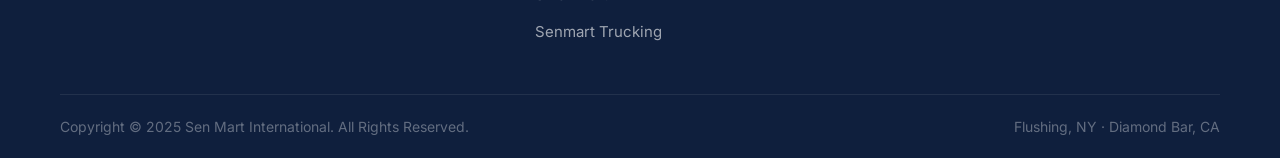
==== commit e29c743e: "Add Senmart Trucking page for the company-owned fleet New senmart-trucking.html in the light-banner " ====
--- a/index.html
+++ b/index.html
@@ -26,6 +26,7 @@
         <li><a href="track.html" class="nav-link" data-zh="货运追踪">TRACK</a></li>
         <li><a href="small-freight.html" class="nav-link" data-zh="小货运输">SMALL FREIGHT</a></li>
         <li><a href="small-port.html" class="nav-link">SMALL PORT</a></li>
+        <li><a href="senmart-trucking.html" class="nav-link" data-zh="自营车队">SENMART TRUCKING</a></li>
         <li><a href="about.html" class="nav-link" data-zh="关于我们">ABOUT US</a></li>
         <li><a href="contact.html" class="nav-link" data-zh="联系我们">CONTACT</a></li>
       </ul>
@@ -49,6 +50,7 @@
       <li><a href="track.html" class="mobile-nav-link" data-zh="货运追踪">TRACK</a></li>
       <li><a href="small-freight.html" class="mobile-nav-link" data-zh="小货运输">SMALL FREIGHT</a></li>
       <li><a href="small-port.html" class="mobile-nav-link">SMALL PORT</a></li>
+      <li><a href="senmart-trucking.html" class="mobile-nav-link" data-zh="自营车队">SENMART TRUCKING</a></li>
       <li><a href="about.html" class="mobile-nav-link" data-zh="关于我们">ABOUT US</a></li>
       <li><a href="contact.html" class="mobile-nav-link" data-zh="联系我们">CONTACT</a></li>
       <li><a href="#login" class="mobile-nav-link" data-auth-open data-zh="客户登录">CUSTOMER LOG IN</a></li>
@@ -329,6 +331,7 @@
               <li><a href="warehouse.html" data-zh="仓储与物流">Warehouse & Logistics</a></li>
               <li><a href="small-freight.html" data-zh="小货运输">Small Freight</a></li>
               <li><a href="small-port.html">Small Port</a></li>
+              <li><a href="senmart-trucking.html" data-zh="自营车队">Senmart Trucking</a></li>
             </ul>
           </div>
           <div class="footer-col">
--- a/styles.css
+++ b/styles.css
@@ -260,10 +260,10 @@
 .nav-link {
   color: rgba(255,255,255,0.88);
   font-family: var(--font-head);
-  font-size: 0.78rem;
+  font-size: 0.74rem;
   font-weight: 600;
   text-decoration: none;
-  padding: 6px 7px;
+  padding: 6px 5px;
   position: relative;
   transition: color var(--transition-fast);
   letter-spacing: 0.01em;
@@ -2739,7 +2739,7 @@
 }
 
 /* Ten nav links plus Log In need more room than the old 768px breakpoint allowed */
-@media (max-width: 1320px) {
+@media (max-width: 1400px) {
   .nav-links { display: none; }
   .hamburger { display: flex; }
   .nav-actions { margin-left: auto; }
@@ -3514,20 +3514,6 @@
 .sf-mod b { font-family: var(--font-head); font-size: 0.9375rem; color: var(--sp-ink); }
 .sf-mod span:last-child { font-size: 0.8125rem; color: var(--text-secondary); line-height: 1.45; }
 
-/* Intro + benefit photo cards */
-.sf-intro { background: #fff; }
-.sf-intro-grid { display: grid; grid-template-columns: 0.75fr 1.25fr; gap: 56px; align-items: center; }
-.sf-benefits { display: grid; grid-template-columns: repeat(2, 1fr); gap: 18px; }
-.sf-benefit {
-  overflow: hidden; background: #fff; border: 1px solid #E1E8F3; border-radius: 12px;
-  transition: transform var(--transition-base), box-shadow var(--transition-base);
-}
-.sf-benefit:hover { transform: translateY(-3px); box-shadow: 0 16px 36px rgba(15,40,90,0.1); }
-.sf-benefit img { display: block; width: 100%; aspect-ratio: 16 / 7; object-fit: cover; }
-.sf-benefit div { padding: 16px 18px 18px; }
-.sf-benefit b { display: block; font-family: var(--font-head); font-size: 1rem; color: var(--sp-ink); margin-bottom: 4px; }
-.sf-benefit span { font-size: 0.85rem; color: var(--text-secondary); line-height: 1.5; }
-
 /* Feature rows */
 .sf-feature-btn { margin-top: 28px; }
 .sf-reverse { grid-template-columns: 1.2fr 0.8fr; }
@@ -3588,7 +3574,7 @@
   .sf-ports li:nth-child(n+5) { border-top: 1px solid #E6ECF5; }
 }
 @media (max-width: 1100px) {
-  .sf-intro-grid, .sf-reverse { grid-template-columns: 1fr; }
+  .sf-reverse { grid-template-columns: 1fr; }
   .sf-reverse > .sp-feature-text { order: 0; }
   .sf-steps { grid-template-columns: 1fr 1fr; gap: 36px 24px; }
   .sf-step + .sf-step::before { display: none; }
@@ -3598,14 +3584,153 @@
   .sf-modules { margin-top: -28px; }
   .sf-mod-grid { grid-template-columns: 1fr 1fr; gap: 12px; }
   .sf-mod { padding: 18px 12px; }
-  .sf-benefits { grid-template-columns: 1fr 1fr; gap: 12px; }
   .sf-why .sp-sol-grid { grid-template-columns: 1fr; }
   .sf-ports { margin-top: 36px; }
   .sf-section-bg { width: 100%; }
 }
 @media (max-width: 520px) {
-  .sf-benefits, .sf-steps { grid-template-columns: 1fr; }
+  .sf-steps { grid-template-columns: 1fr; }
   .sf-ports { grid-template-columns: repeat(2, 1fr); }
   .sf-ports li:nth-child(odd) { border-left: 0; }
   .sf-ports li:nth-child(n+3) { border-top: 1px solid #E6ECF5; }
 }
+
+/* Small Freight: wider layout so the portal screenshots read at a useful size */
+.sf-page .sp-hero > .container,
+.sf-page .sp-feature > .container { max-width: 1440px; }
+.sf-page .sp-hero-grid { grid-template-columns: 0.78fr 1.22fr; gap: 48px; }
+.sf-page .sp-feature-grid { grid-template-columns: 0.6fr 1.4fr; gap: 56px; }
+.sf-page .sf-reverse { grid-template-columns: 1.4fr 0.6fr; }
+.sf-page .sf-shot-tall { max-width: 720px; justify-self: center; }
+@media (max-width: 1100px) {
+  .sf-page .sp-hero-grid, .sf-page .sp-feature-grid, .sf-page .sf-reverse { grid-template-columns: 1fr; }
+  .sf-page .sp-hero-app, .sf-page .sp-feature-grid .sp-app { max-width: none; }
+  .sf-page .sf-shot-tall { max-width: 720px; justify-self: start; }
+}
+
+/* Click-to-zoom for app screenshots */
+.sp-shot img { cursor: zoom-in; }
+.shot-lightbox {
+  position: fixed; inset: 0; z-index: 2100;
+  display: flex; align-items: center; justify-content: center;
+  padding: 24px; background: rgba(8, 22, 48, 0.82);
+  cursor: zoom-out; opacity: 0; transition: opacity 0.2s ease;
+}
+.shot-lightbox.open { opacity: 1; }
+.shot-lightbox img {
+  max-width: 100%; max-height: 100%; width: auto; height: auto;
+  border-radius: 10px; box-shadow: 0 30px 80px rgba(0,0,0,0.4); background: #fff;
+}
+.shot-lightbox-close {
+  position: absolute; top: 16px; right: 16px; width: 44px; height: 44px;
+  display: flex; align-items: center; justify-content: center;
+  border: 0; border-radius: 50%; background: rgba(255,255,255,0.14); color: #fff; cursor: pointer;
+}
+.shot-lightbox-close:hover { background: rgba(255,255,255,0.26); }
+
+/* ======================== SENMART TRUCKING PAGE (builds on .sp-* styles) ======================== */
+.st-hero {
+  position: relative; overflow: hidden;
+  padding: calc(var(--nav-h) + 56px) 0 40px;
+  background: linear-gradient(180deg, #F3F7FE 0%, #EAF1FC 100%);
+}
+.st-hero-grid { display: grid; grid-template-columns: 0.9fr 1.1fr; gap: 48px; align-items: center; }
+.st-hero h1 { font-size: clamp(2.1rem, 3.6vw, 3.1rem); font-weight: 800; line-height: 1.1; margin-bottom: 20px; }
+.st-hero .sp-actions { margin-bottom: 0; }
+.st-hero-img img {
+  display: block; width: 100%; height: auto; border-radius: 18px;
+  box-shadow: 0 30px 70px rgba(15,40,90,0.18);
+}
+.st-highlights {
+  display: grid; grid-template-columns: repeat(3, 1fr);
+  margin-top: 48px; background: #fff; border: 1px solid #E1E8F3; border-radius: 14px;
+  box-shadow: 0 12px 30px rgba(15,40,90,0.06);
+}
+.st-hl { display: flex; align-items: center; gap: 14px; padding: 22px 26px; color: var(--sp-blue); }
+.st-hl + .st-hl { border-left: 1px solid #E6ECF5; }
+.st-hl svg { flex-shrink: 0; }
+.st-hl b { display: block; font-family: var(--font-head); font-size: 0.95rem; color: var(--sp-ink); }
+.st-hl span { display: block; font-size: 0.82rem; color: var(--text-tertiary); }
+
+.st-section { padding: 88px 0; background: #fff; }
+.st-section-alt { background: #F5F8FE; }
+.st-head { display: flex; align-items: flex-end; justify-content: space-between; gap: 24px; margin-bottom: 40px; }
+.st-head h2 { font-size: clamp(1.8rem, 2.8vw, 2.4rem); font-weight: 800; margin-bottom: 10px; }
+.st-head p { color: var(--text-secondary); max-width: 680px; line-height: 1.65; }
+.st-link { display: inline-flex; align-items: center; gap: 6px; font-family: var(--font-head); font-weight: 700; font-size: 0.9rem; color: var(--sp-blue); text-decoration: none; white-space: nowrap; }
+.st-link:hover { color: var(--sp-blue-dark); }
+
+.st-svc-grid { display: grid; grid-template-columns: repeat(3, 1fr); gap: 20px; }
+.st-svc {
+  padding: 30px 28px; background: #fff; border: 1px solid #E1E8F3; border-radius: 12px;
+  transition: transform var(--transition-base), box-shadow var(--transition-base), border-color var(--transition-base);
+}
+.st-svc:hover { transform: translateY(-3px); border-color: #BFD3FB; box-shadow: 0 16px 36px rgba(20,99,243,0.1); }
+.st-svc-icon { display: inline-flex; color: var(--sp-blue); margin-bottom: 18px; }
+.st-svc h3 { font-size: 1.1rem; font-weight: 700; margin-bottom: 6px; }
+.st-svc p { font-size: 0.9rem; color: var(--text-secondary); line-height: 1.6; }
+
+.st-ports { display: grid; grid-template-columns: 0.42fr 1fr; gap: 40px; align-items: center; }
+.st-port-list { list-style: none; display: flex; flex-direction: column; gap: 22px; }
+.st-port-list li { display: flex; align-items: center; gap: 16px; }
+.st-anchor { width: 46px; height: 46px; flex-shrink: 0; display: flex; align-items: center; justify-content: center; border-radius: 50%; background: #fff; color: var(--sp-blue); box-shadow: 0 4px 14px rgba(15,40,90,0.08); }
+.st-port-list b { display: block; font-family: var(--font-head); font-size: 1rem; color: var(--sp-ink); }
+.st-port-list span { font-size: 0.9rem; color: var(--text-secondary); }
+.st-map img { display: block; width: 100%; height: auto; border-radius: 16px; }
+
+.st-gallery { display: grid; grid-template-columns: repeat(4, 1fr); grid-auto-rows: 210px; gap: 16px; }
+.st-gallery figure { margin: 0; overflow: hidden; border-radius: 12px; }
+.st-gallery .st-g-wide { grid-column: span 2; }
+.st-gallery img { display: block; width: 100%; height: 100%; object-fit: cover; transition: transform 0.6s ease; }
+.st-gallery figure:hover img { transform: scale(1.04); }
+
+.st-why { display: grid; grid-template-columns: repeat(3, 1fr); gap: 0; background: #fff; border: 1px solid #E1E8F3; border-radius: 14px; overflow: hidden; }
+.st-why-item { display: flex; gap: 16px; padding: 28px 26px; border-right: 1px solid #E6ECF5; border-bottom: 1px solid #E6ECF5; }
+.st-why-item:nth-child(3n) { border-right: 0; }
+.st-why-item:nth-child(n+4) { border-bottom: 0; }
+.st-why-icon { width: 48px; height: 48px; flex-shrink: 0; display: flex; align-items: center; justify-content: center; border-radius: 50%; background: #EAF1FE; color: var(--sp-blue); }
+.st-why-item h3 { font-size: 1.02rem; font-weight: 700; margin-bottom: 4px; }
+.st-why-item p { font-size: 0.875rem; color: var(--text-secondary); line-height: 1.55; }
+
+.st-locations { display: grid; grid-template-columns: repeat(3, 1fr); background: #F5F8FE; border: 1px solid #E1E8F3; border-radius: 14px; }
+.st-loc { display: flex; gap: 16px; padding: 28px 30px; color: var(--sp-blue); }
+.st-loc + .st-loc { border-left: 1px solid #E1E8F3; }
+.st-loc svg { flex-shrink: 0; margin-top: 2px; }
+.st-loc b { display: block; font-family: var(--font-head); font-size: 1.05rem; color: var(--sp-ink); margin-bottom: 4px; }
+.st-loc span { font-size: 0.9rem; color: var(--text-secondary); line-height: 1.5; }
+
+.st-cta { position: relative; overflow: hidden; padding: 96px 0; background: #0B1B3F; }
+.st-cta-bg { position: absolute; inset: 0; width: 100%; height: 100%; object-fit: cover; object-position: center 60%; }
+.st-cta::before { content: ''; position: absolute; inset: 0; z-index: 1; background: linear-gradient(90deg, rgba(8,24,56,0.92) 0%, rgba(8,24,56,0.7) 45%, rgba(8,24,56,0.1) 80%); }
+.st-cta-inner { position: relative; z-index: 2; }
+.st-cta .sp-kicker { color: #9CC0FF; }
+.sp-page .st-cta h2 { color: #fff; font-size: clamp(2rem, 3.4vw, 2.9rem); font-weight: 800; line-height: 1.12; margin-bottom: 16px; }
+.st-cta p { color: rgba(255,255,255,0.85); max-width: 460px; margin-bottom: 28px; line-height: 1.65; }
+
+@media (max-width: 1100px) {
+  .st-hero-grid, .st-ports { grid-template-columns: 1fr; }
+  .st-svc-grid { grid-template-columns: 1fr 1fr; }
+  .st-why { grid-template-columns: 1fr 1fr; }
+  .st-why-item:nth-child(n) { border-right: 1px solid #E6ECF5; border-bottom: 1px solid #E6ECF5; }
+  .st-why-item:nth-child(2n) { border-right: 0; }
+  .st-why-item:nth-child(n+5) { border-bottom: 0; }
+}
+@media (max-width: 768px) {
+  .st-hero { padding: calc(var(--nav-h) + 32px) 0 32px; }
+  .st-section, .st-cta { padding: 60px 0; }
+  .st-head { flex-direction: column; align-items: flex-start; }
+  .st-highlights, .st-locations { grid-template-columns: 1fr; }
+  .st-hl + .st-hl, .st-loc + .st-loc { border-left: 0; border-top: 1px solid #E6ECF5; }
+  .st-svc-grid, .st-why { grid-template-columns: 1fr; }
+  .st-why-item:nth-child(n) { border-right: 0; border-bottom: 1px solid #E6ECF5; }
+  .st-why-item:last-child { border-bottom: 0; }
+  .st-gallery { grid-template-columns: 1fr 1fr; grid-auto-rows: 150px; gap: 10px; }
+  .st-cta::before { background: rgba(8,24,56,0.78); }
+}
+
+/* Small Freight has an extra Portal button in the nav, so it needs the hamburger menu sooner */
+@media (max-width: 1599px) {
+  .sf-page .nav-links { display: none; }
+  .sf-page .hamburger { display: flex; }
+  .sf-page .nav-actions { margin-left: auto; }
+}
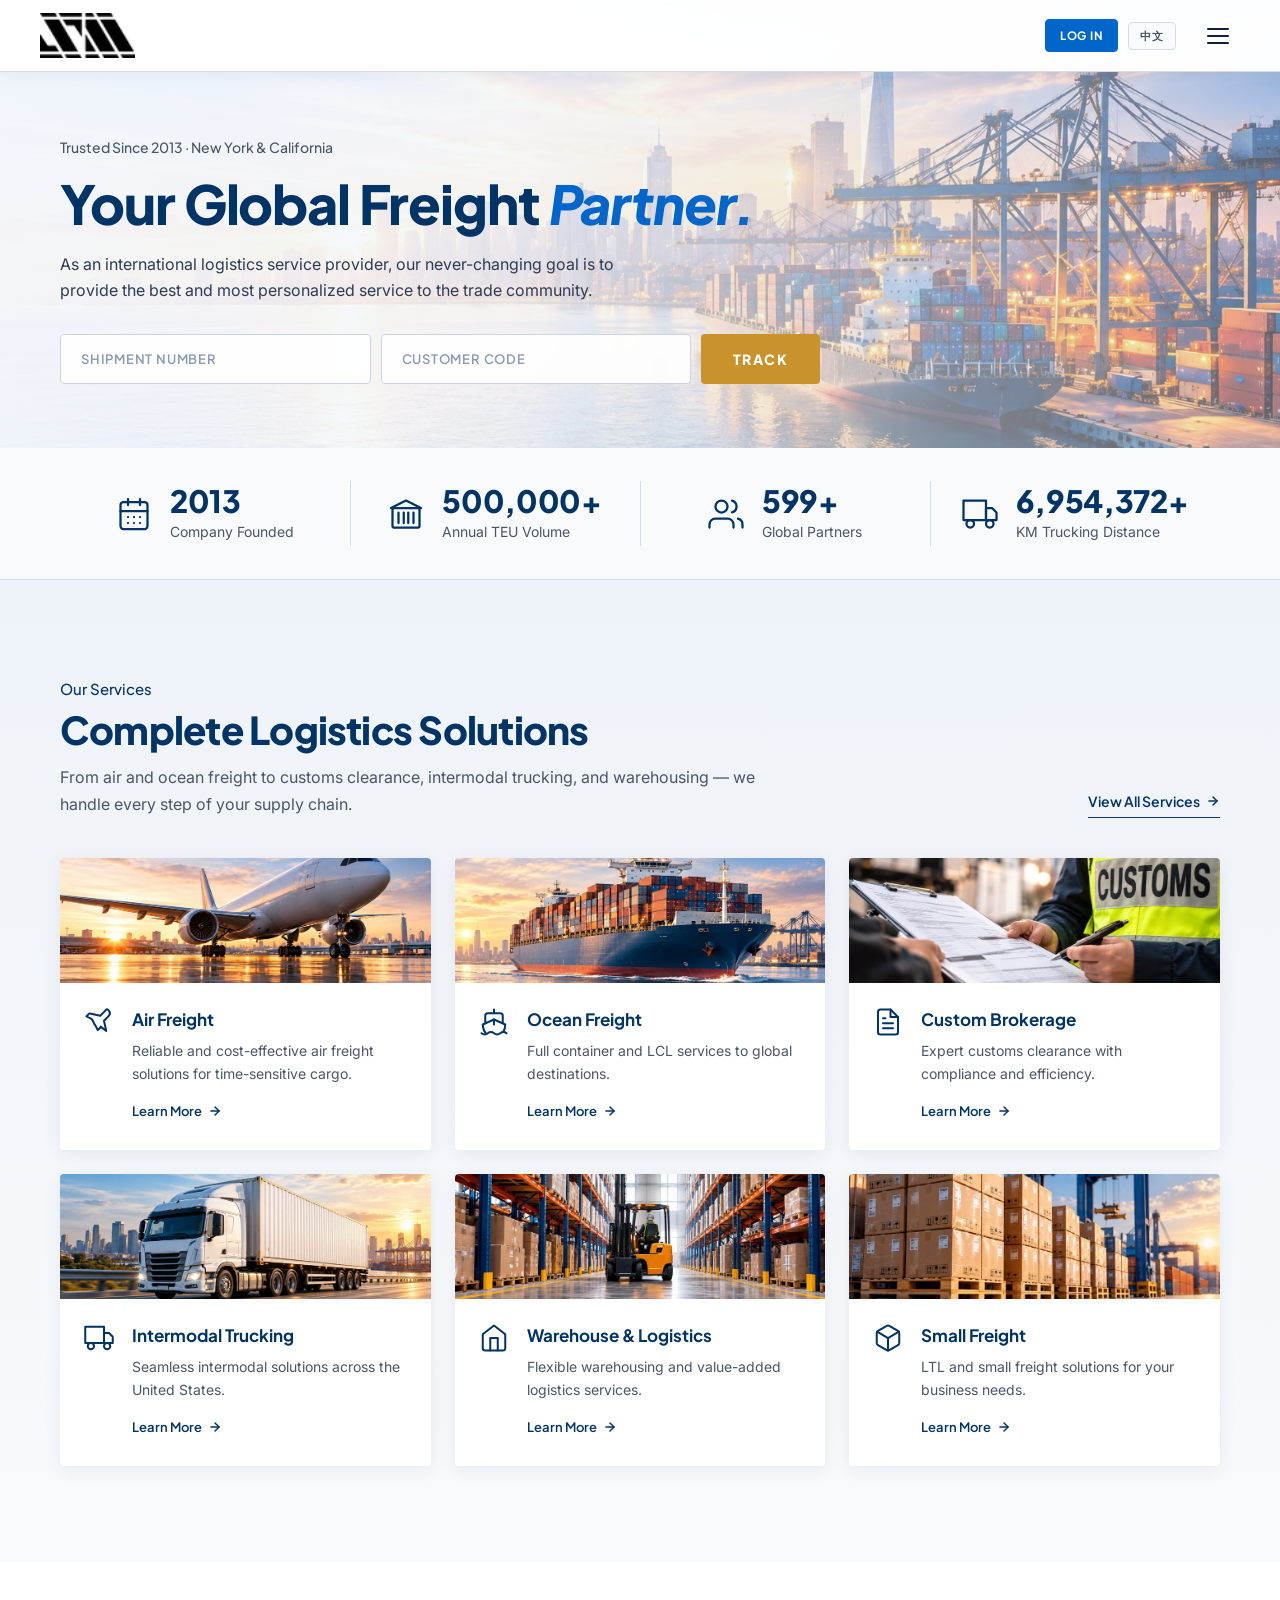
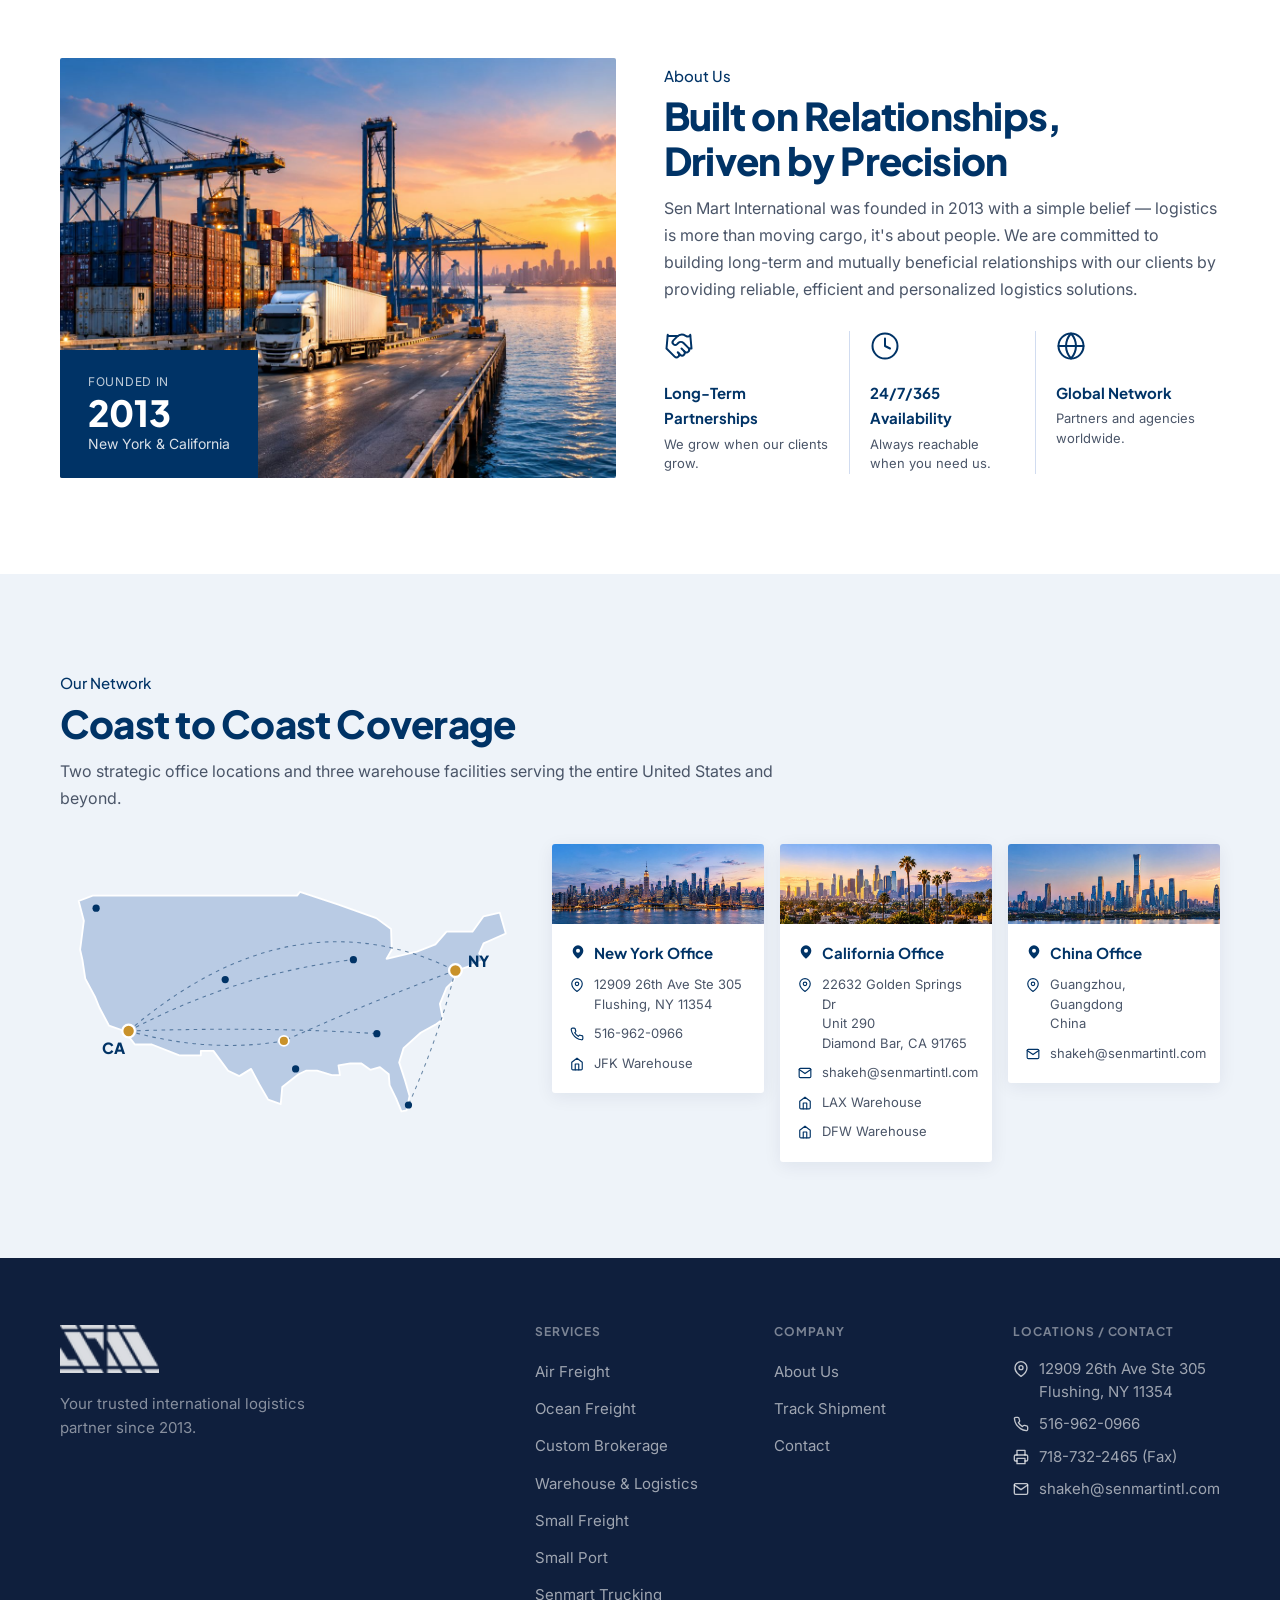
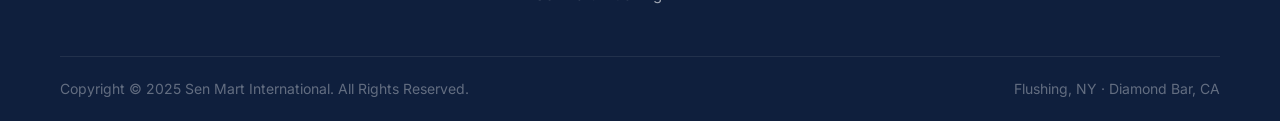
==== commit 61de492e: "Remove Intermodal links from the nav, mobile menu and footer Points the home page Intermodal Truckin" ====
--- a/index.html
+++ b/index.html
@@ -21,7 +21,6 @@
         <li><a href="index.html" class="nav-link" data-zh="首页">HOME</a></li>
         <li><a href="freight-forwarding.html" class="nav-link" data-zh="货运代理">FREIGHT FORWARDING</a></li>
         <li><a href="custom-brokerage.html" class="nav-link" data-zh="报关行">CUSTOM BROKERAGE</a></li>
-        <li><a href="intermodal.html" class="nav-link" data-zh="多式联运">INTERMODAL</a></li>
         <li><a href="warehouse.html" class="nav-link" data-zh="仓储">WAREHOUSE</a></li>
         <li><a href="track.html" class="nav-link" data-zh="货运追踪">TRACK</a></li>
         <li><a href="small-freight.html" class="nav-link" data-zh="小货运输">SMALL FREIGHT</a></li>
@@ -45,7 +44,6 @@
       <li><a href="index.html" class="mobile-nav-link" data-zh="首页">HOME</a></li>
       <li><a href="freight-forwarding.html" class="mobile-nav-link" data-zh="货运代理">FREIGHT FORWARDING</a></li>
       <li><a href="custom-brokerage.html" class="mobile-nav-link" data-zh="报关行">CUSTOM BROKERAGE</a></li>
-      <li><a href="intermodal.html" class="mobile-nav-link" data-zh="多式联运">INTERMODAL</a></li>
       <li><a href="warehouse.html" class="mobile-nav-link" data-zh="仓储">WAREHOUSE</a></li>
       <li><a href="track.html" class="mobile-nav-link" data-zh="货运追踪">TRACK</a></li>
       <li><a href="small-freight.html" class="mobile-nav-link" data-zh="小货运输">SMALL FREIGHT</a></li>
@@ -164,7 +162,7 @@
           </div>
         </a>
 
-        <a href="intermodal.html" class="hm-svc-card">
+        <a href="senmart-trucking.html" class="hm-svc-card">
           <div class="hm-svc-img"><img src="image/svc-intermodal.jpg" alt="Container truck on the highway" loading="lazy" /></div>
           <div class="hm-svc-body">
             <svg class="hm-svc-icon" width="30" height="30" viewBox="0 0 24 24" fill="none" stroke="currentColor" stroke-width="1.6" stroke-linecap="round" stroke-linejoin="round"><rect x="1" y="3" width="15" height="13"/><polygon points="16 8 20 8 23 11 23 16 16 16 16 8"/><circle cx="5.5" cy="18.5" r="2.5"/><circle cx="18.5" cy="18.5" r="2.5"/></svg>
@@ -327,7 +325,6 @@
               <li><a href="freight-forwarding.html" data-zh="空运">Air Freight</a></li>
               <li><a href="freight-forwarding.html" data-zh="海运">Ocean Freight</a></li>
               <li><a href="custom-brokerage.html" data-zh="报关行">Custom Brokerage</a></li>
-              <li><a href="intermodal.html" data-zh="多式联运">Intermodal Trucking</a></li>
               <li><a href="warehouse.html" data-zh="仓储与物流">Warehouse & Logistics</a></li>
               <li><a href="small-freight.html" data-zh="小货运输">Small Freight</a></li>
               <li><a href="small-port.html">Small Port</a></li>
--- a/styles.css
+++ b/styles.css
@@ -3560,12 +3560,6 @@
 /* Why choose: 6 cards, 3 per row */
 .sf-why .sp-sol-grid { grid-template-columns: repeat(3, 1fr); }
 
-/* Get started */
-.sf-start-box { grid-template-columns: 1fr 300px; }
-.sf-start-bg {
-  position: absolute; inset: 0; width: 100%; height: 100%; object-fit: cover; opacity: 0.18; pointer-events: none;
-  -webkit-mask-image: linear-gradient(90deg, transparent 10%, #000 70%); mask-image: linear-gradient(90deg, transparent 10%, #000 70%);
-}
 
 @media (max-width: 1200px) {
   .sf-mod-grid { grid-template-columns: repeat(3, 1fr); }
@@ -3578,7 +3572,6 @@
   .sf-reverse > .sp-feature-text { order: 0; }
   .sf-steps { grid-template-columns: 1fr 1fr; gap: 36px 24px; }
   .sf-step + .sf-step::before { display: none; }
-  .sf-start-box { grid-template-columns: 1fr; }
 }
 @media (max-width: 768px) {
   .sf-modules { margin-top: -28px; }
@@ -3634,16 +3627,16 @@
   padding: calc(var(--nav-h) + 56px) 0 40px;
   background: linear-gradient(180deg, #F3F7FE 0%, #EAF1FC 100%);
 }
-.st-hero-grid { display: grid; grid-template-columns: 0.9fr 1.1fr; gap: 48px; align-items: center; }
+.st-hero-grid { position: relative; z-index: 1; display: block; }
+.st-hero-text { max-width: 540px; padding: 24px 0 8px; }
+.st-hero-bg { position: absolute; inset: 0; width: 100%; height: 100%; object-fit: cover; object-position: 75% center; opacity: 0.38; }
+.st-hero::before { content: ""; position: absolute; inset: 0; z-index: 1; pointer-events: none; background: linear-gradient(90deg, rgba(243,247,254,0.92) 0%, rgba(243,247,254,0.7) 40%, rgba(243,247,254,0.15) 75%, rgba(243,247,254,0) 100%), linear-gradient(0deg, rgba(243,247,254,0.8) 0%, rgba(243,247,254,0) 30%); }
+.st-hero > .container { position: relative; z-index: 2; }
 .st-hero h1 { font-size: clamp(2.1rem, 3.6vw, 3.1rem); font-weight: 800; line-height: 1.1; margin-bottom: 20px; }
 .st-hero .sp-actions { margin-bottom: 0; }
-.st-hero-img img {
-  display: block; width: 100%; height: auto; border-radius: 18px;
-  box-shadow: 0 30px 70px rgba(15,40,90,0.18);
-}
 .st-highlights {
   display: grid; grid-template-columns: repeat(3, 1fr);
-  margin-top: 48px; background: #fff; border: 1px solid #E1E8F3; border-radius: 14px;
+  margin-top: 56px; background: rgba(255,255,255,0.92); backdrop-filter: blur(6px); border: 1px solid #E1E8F3; border-radius: 14px;
   box-shadow: 0 12px 30px rgba(15,40,90,0.06);
 }
 .st-hl { display: flex; align-items: center; gap: 14px; padding: 22px 26px; color: var(--sp-blue); }
@@ -3692,23 +3685,17 @@
 .st-why-item h3 { font-size: 1.02rem; font-weight: 700; margin-bottom: 4px; }
 .st-why-item p { font-size: 0.875rem; color: var(--text-secondary); line-height: 1.55; }
 
-.st-locations { display: grid; grid-template-columns: repeat(3, 1fr); background: #F5F8FE; border: 1px solid #E1E8F3; border-radius: 14px; }
+.st-locations { display: grid; grid-template-columns: repeat(3, 1fr); background: #fff; border: 1px solid #E1E8F3; border-radius: 14px; }
 .st-loc { display: flex; gap: 16px; padding: 28px 30px; color: var(--sp-blue); }
 .st-loc + .st-loc { border-left: 1px solid #E1E8F3; }
 .st-loc svg { flex-shrink: 0; margin-top: 2px; }
 .st-loc b { display: block; font-family: var(--font-head); font-size: 1.05rem; color: var(--sp-ink); margin-bottom: 4px; }
 .st-loc span { font-size: 0.9rem; color: var(--text-secondary); line-height: 1.5; }
 
-.st-cta { position: relative; overflow: hidden; padding: 96px 0; background: #0B1B3F; }
-.st-cta-bg { position: absolute; inset: 0; width: 100%; height: 100%; object-fit: cover; object-position: center 60%; }
-.st-cta::before { content: ''; position: absolute; inset: 0; z-index: 1; background: linear-gradient(90deg, rgba(8,24,56,0.92) 0%, rgba(8,24,56,0.7) 45%, rgba(8,24,56,0.1) 80%); }
-.st-cta-inner { position: relative; z-index: 2; }
-.st-cta .sp-kicker { color: #9CC0FF; }
-.sp-page .st-cta h2 { color: #fff; font-size: clamp(2rem, 3.4vw, 2.9rem); font-weight: 800; line-height: 1.12; margin-bottom: 16px; }
-.st-cta p { color: rgba(255,255,255,0.85); max-width: 460px; margin-bottom: 28px; line-height: 1.65; }
-
 @media (max-width: 1100px) {
-  .st-hero-grid, .st-ports { grid-template-columns: 1fr; }
+  .st-ports { grid-template-columns: 1fr; }
+  .st-hero-bg { object-position: 70% center; }
+  .st-hero::before { background: linear-gradient(90deg, rgba(243,247,254,0.95) 0%, rgba(243,247,254,0.82) 60%, rgba(243,247,254,0.4) 100%); }
   .st-svc-grid { grid-template-columns: 1fr 1fr; }
   .st-why { grid-template-columns: 1fr 1fr; }
   .st-why-item:nth-child(n) { border-right: 1px solid #E6ECF5; border-bottom: 1px solid #E6ECF5; }
@@ -3717,7 +3704,7 @@
 }
 @media (max-width: 768px) {
   .st-hero { padding: calc(var(--nav-h) + 32px) 0 32px; }
-  .st-section, .st-cta { padding: 60px 0; }
+  .st-section { padding: 60px 0; }
   .st-head { flex-direction: column; align-items: flex-start; }
   .st-highlights, .st-locations { grid-template-columns: 1fr; }
   .st-hl + .st-hl, .st-loc + .st-loc { border-left: 0; border-top: 1px solid #E6ECF5; }
@@ -3725,7 +3712,6 @@
   .st-why-item:nth-child(n) { border-right: 0; border-bottom: 1px solid #E6ECF5; }
   .st-why-item:last-child { border-bottom: 0; }
   .st-gallery { grid-template-columns: 1fr 1fr; grid-auto-rows: 150px; gap: 10px; }
-  .st-cta::before { background: rgba(8,24,56,0.78); }
 }
 
 /* Small Freight has an extra Portal button in the nav, so it needs the hamburger menu sooner */
@@ -3734,3 +3720,39 @@
   .sf-page .hamburger { display: flex; }
   .sf-page .nav-actions { margin-left: auto; }
 }
+
+/* Product page banners (Small Freight, Small Port, Senmart Trucking) share one content width */
+.sp-page .sp-hero > .container,
+.st-page .st-hero > .container { max-width: 1440px; }
+
+/* Banner whose photo is already pale (contact page): show it at full strength, right-aligned */
+.page-banner--soft .page-banner-bg { opacity: 1; background-position: right center; }
+.page-banner--soft .page-banner-bg::after { background: linear-gradient(90deg, rgba(244,247,252,0.6) 0%, rgba(244,247,252,0) 50%); }
+
+/* Senmart Trucking: domestic / intermodal content */
+.st-split { display: grid; grid-template-columns: 1fr 1fr; gap: 64px; align-items: center; }
+.st-split h2 { font-size: clamp(1.8rem, 2.8vw, 2.4rem); font-weight: 800; margin-bottom: 18px; }
+.st-split-text > p { color: var(--text-secondary); line-height: 1.75; margin-bottom: 14px; }
+.st-split-text .sp-checks { margin-top: 10px; }
+.st-split-text .sp-checks strong { color: var(--sp-ink); }
+.st-split-img img { display: block; width: 100%; aspect-ratio: 4 / 3; object-fit: cover; border-radius: 18px; box-shadow: 0 24px 56px rgba(15,40,90,0.14); }
+.st-split-img img[src*="st-port"] { object-position: 72% center; }
+.st-split-rev .st-split-img img { object-position: 60% center; }
+.st-head .sp-kicker { margin-bottom: 8px; }
+.st-types { list-style: none; display: grid; grid-template-columns: repeat(4, 1fr); gap: 12px; }
+.st-types li {
+  position: relative; padding: 16px 16px 16px 46px;
+  background: #fff; border: 1px solid #E1E8F3; border-radius: 10px;
+  font-family: var(--font-head); font-size: 0.9rem; font-weight: 600; color: var(--sp-ink);
+}
+.st-types li::before {
+  content: ""; position: absolute; left: 16px; top: 50%; transform: translateY(-50%);
+  width: 20px; height: 20px; border-radius: 50%;
+  background: var(--sp-blue) url("data:image/svg+xml,%3Csvg xmlns='http://www.w3.org/2000/svg' viewBox='0 0 24 24' fill='none' stroke='white' stroke-width='3.5' stroke-linecap='round' stroke-linejoin='round'%3E%3Cpolyline points='20 6 9 17 4 12'/%3E%3C/svg%3E") center / 11px no-repeat;
+}
+@media (max-width: 1100px) {
+  .st-split { grid-template-columns: 1fr; gap: 36px; }
+  .st-split-rev .st-split-img { order: 2; }
+  .st-types { grid-template-columns: repeat(2, 1fr); }
+}
+@media (max-width: 480px) { .st-types { grid-template-columns: 1fr; } }
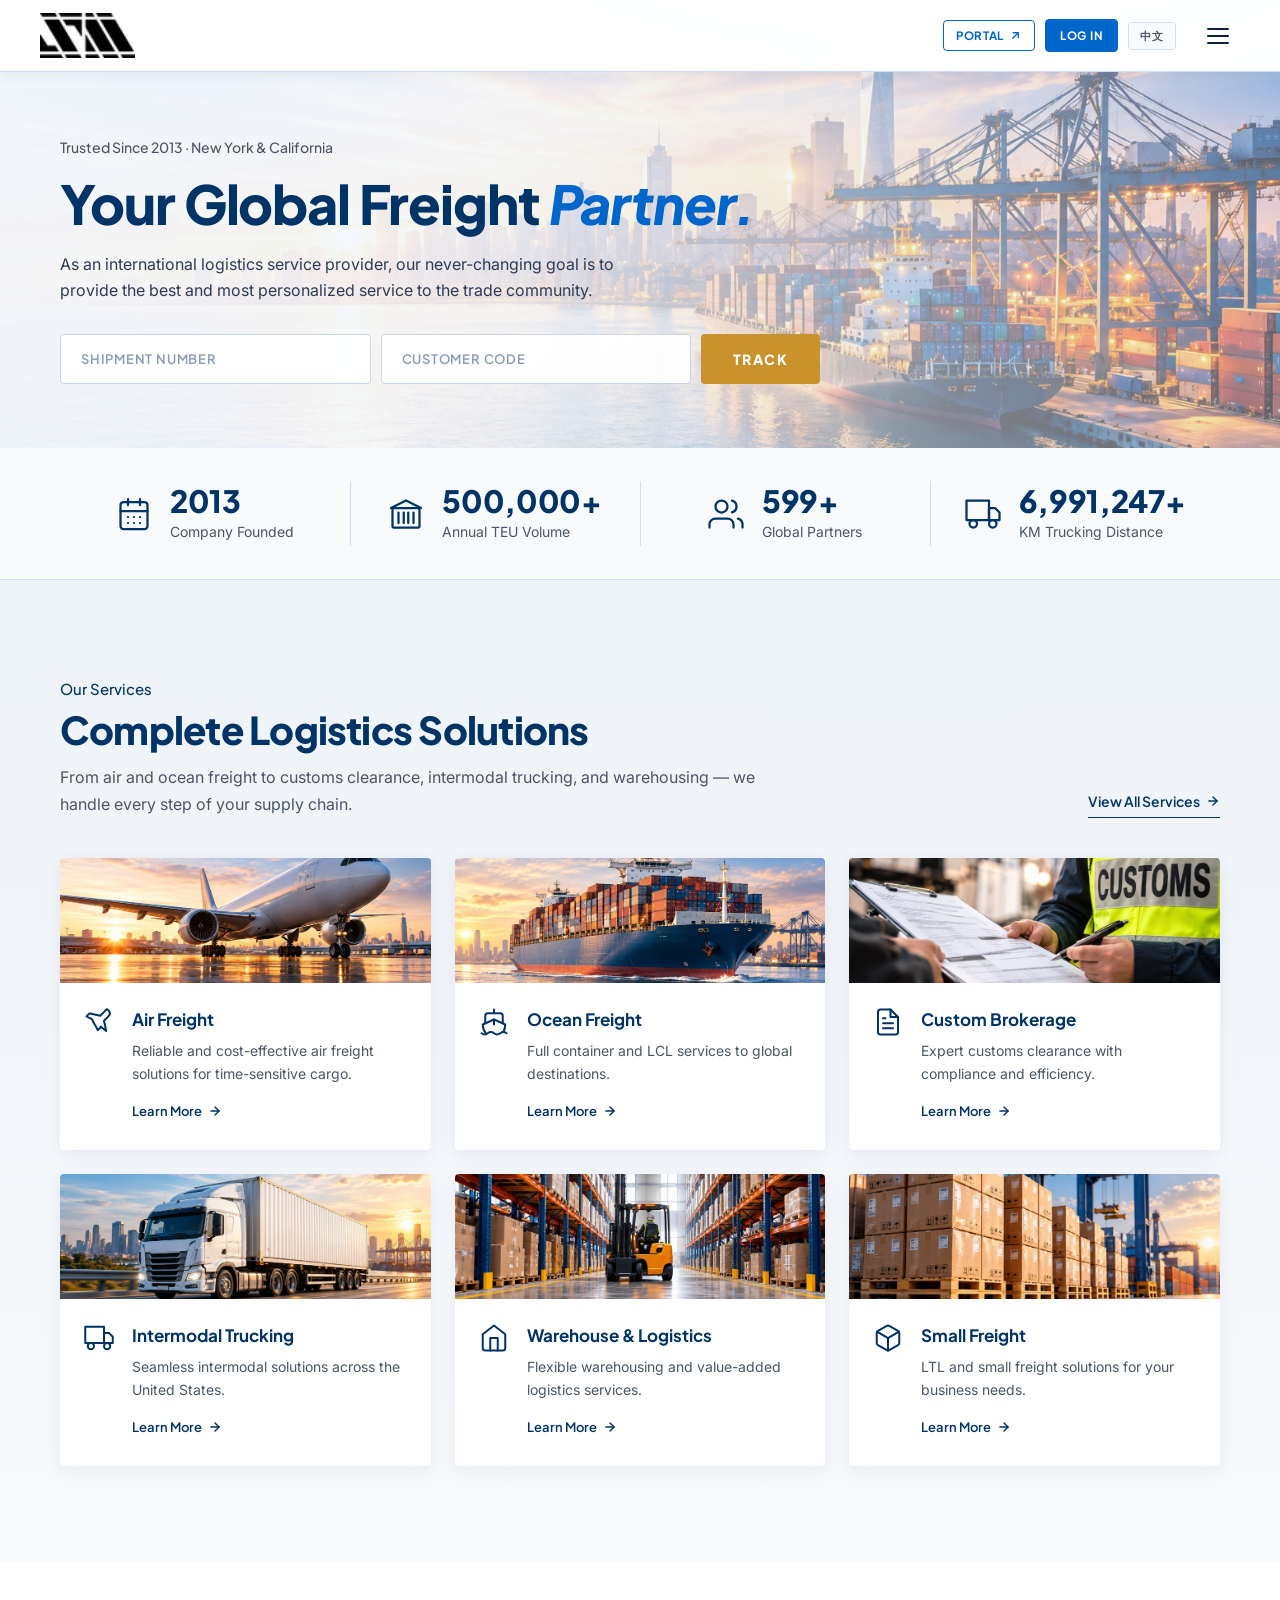
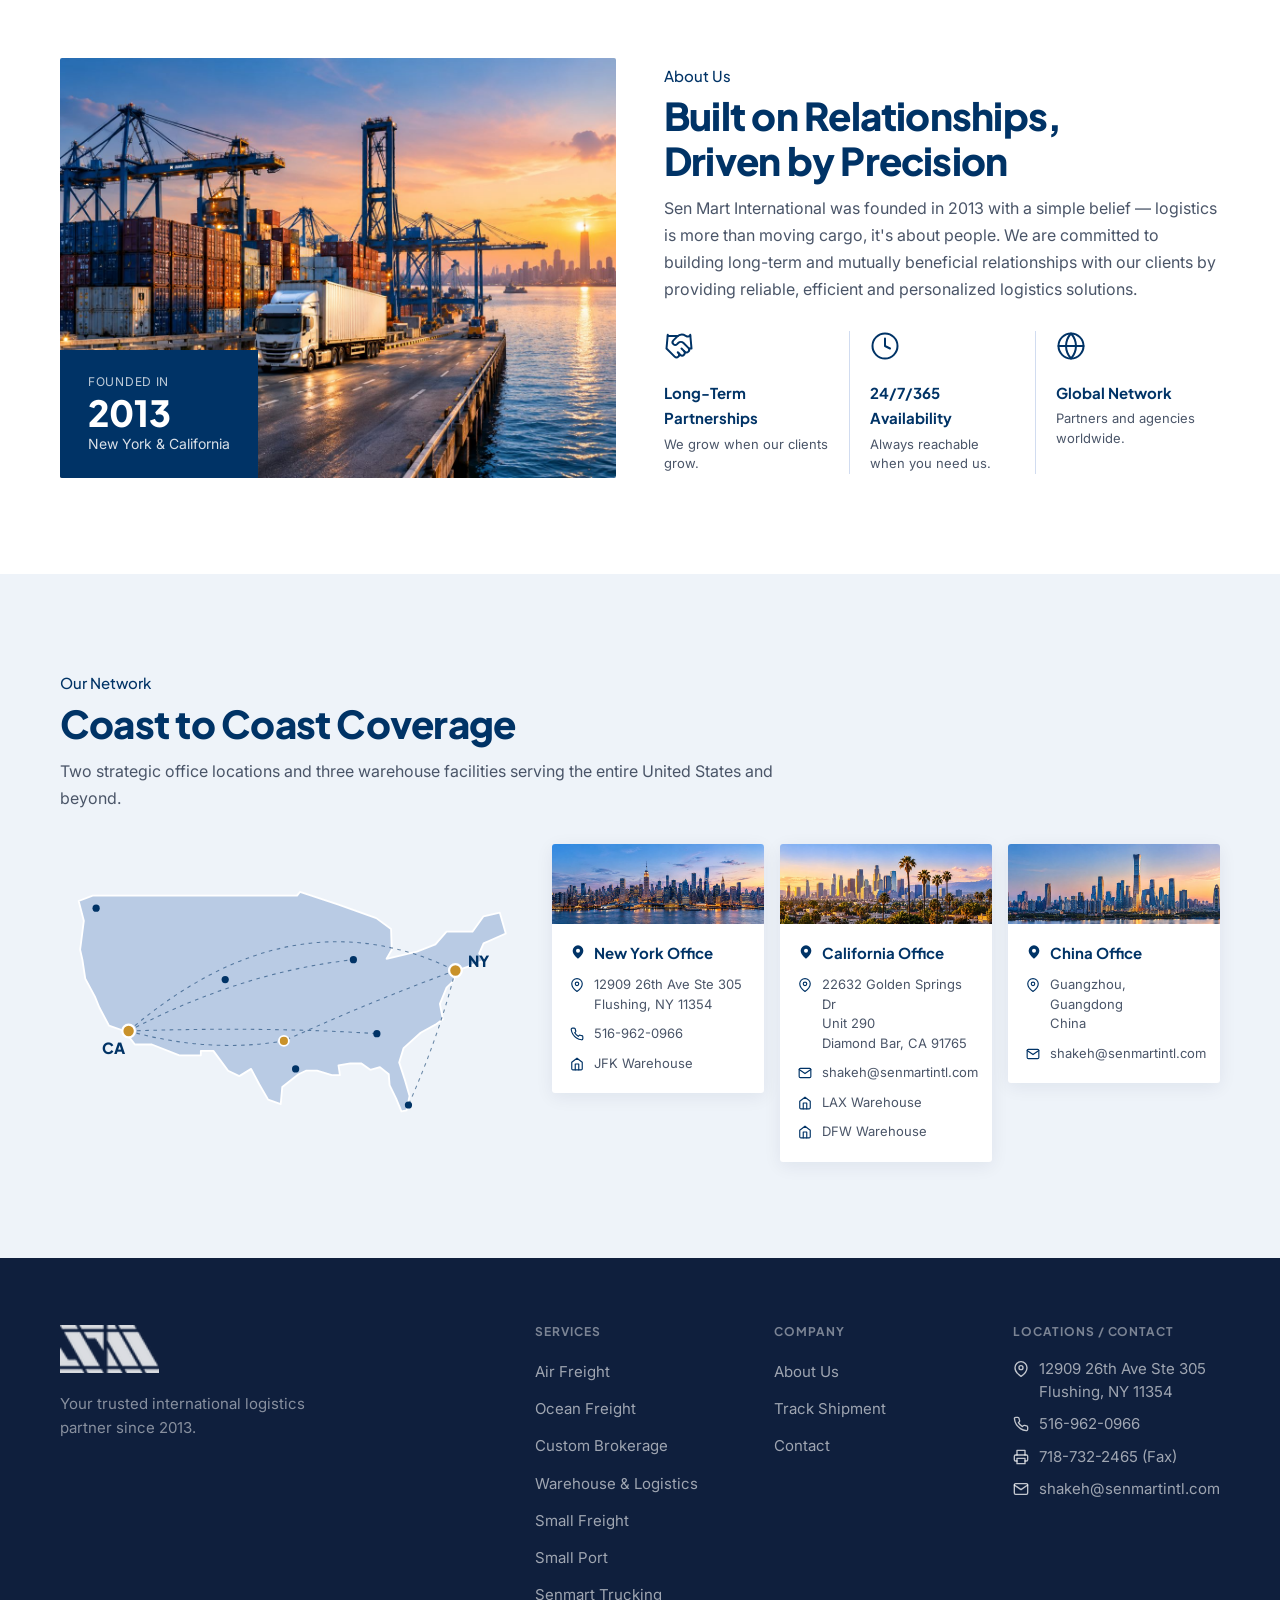
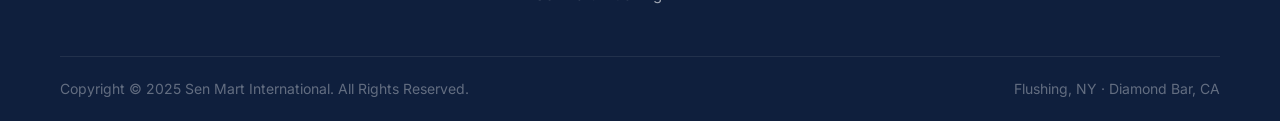
==== commit 6c007954: "Show the Portal button in the nav on every page, including phones Co-Authored-By: Claude Opus 5.5 (1" ====
--- a/index.html
+++ b/index.html
@@ -30,6 +30,7 @@
         <li><a href="contact.html" class="nav-link" data-zh="联系我们">CONTACT</a></li>
       </ul>
       <div class="nav-actions">
+        <a href="https://coolcopa0303-png.github.io/smallfreight/login/" target="_blank" rel="noopener" class="nav-portal"><span data-zh="进入后台">Portal</span> <svg width="13" height="13" viewBox="0 0 24 24" fill="none" stroke="currentColor" stroke-width="2.5" stroke-linecap="round" stroke-linejoin="round" aria-hidden="true"><path d="M7 17L17 7"/><polyline points="8 7 17 7 17 16"/></svg></a>
         <button type="button" class="nav-login" data-auth-open data-zh="登录">Log In</button>
         <button class="lang-toggle" id="langToggle" aria-label="Switch language">中文</button>
       </div>
--- a/styles.css
+++ b/styles.css
@@ -3487,7 +3487,13 @@
   transition: background var(--transition-fast), color var(--transition-fast);
 }
 .nav-portal:hover { background: var(--accent); color: #fff; }
-@media (max-width: 480px) { .nav-portal { display: none; } }
+@media (max-width: 480px) {
+  .nav-actions { gap: 6px; }
+  .nav-portal, .nav-login { padding: 5px 9px; font-size: 0.66rem; letter-spacing: 0.04em; }
+  .nav-portal svg { width: 10px; height: 10px; }
+  .lang-toggle { padding: 4px 8px; }
+  .nav-logo-img { height: 38px; }
+}
 
 /* Hero */
 .sf-hero-bg { height: 70%; opacity: 0.3; object-position: center 60%; }
@@ -3714,12 +3720,6 @@
   .st-gallery { grid-template-columns: 1fr 1fr; grid-auto-rows: 150px; gap: 10px; }
 }
 
-/* Small Freight has an extra Portal button in the nav, so it needs the hamburger menu sooner */
-@media (max-width: 1599px) {
-  .sf-page .nav-links { display: none; }
-  .sf-page .hamburger { display: flex; }
-  .sf-page .nav-actions { margin-left: auto; }
-}
 
 /* Product page banners (Small Freight, Small Port, Senmart Trucking) share one content width */
 .sp-page .sp-hero > .container,
@@ -3756,3 +3756,11 @@
   .st-types { grid-template-columns: repeat(2, 1fr); }
 }
 @media (max-width: 480px) { .st-types { grid-template-columns: 1fr; } }
+
+/* Very narrow phones: keep logo, Portal, Log In, language and menu on one line */
+@media (max-width: 380px) {
+  .nav > .container { padding: 0 14px; }
+  .nav-logo-img { height: 32px; }
+  .nav-portal svg { display: none; }
+  .nav-actions { gap: 5px; }
+}
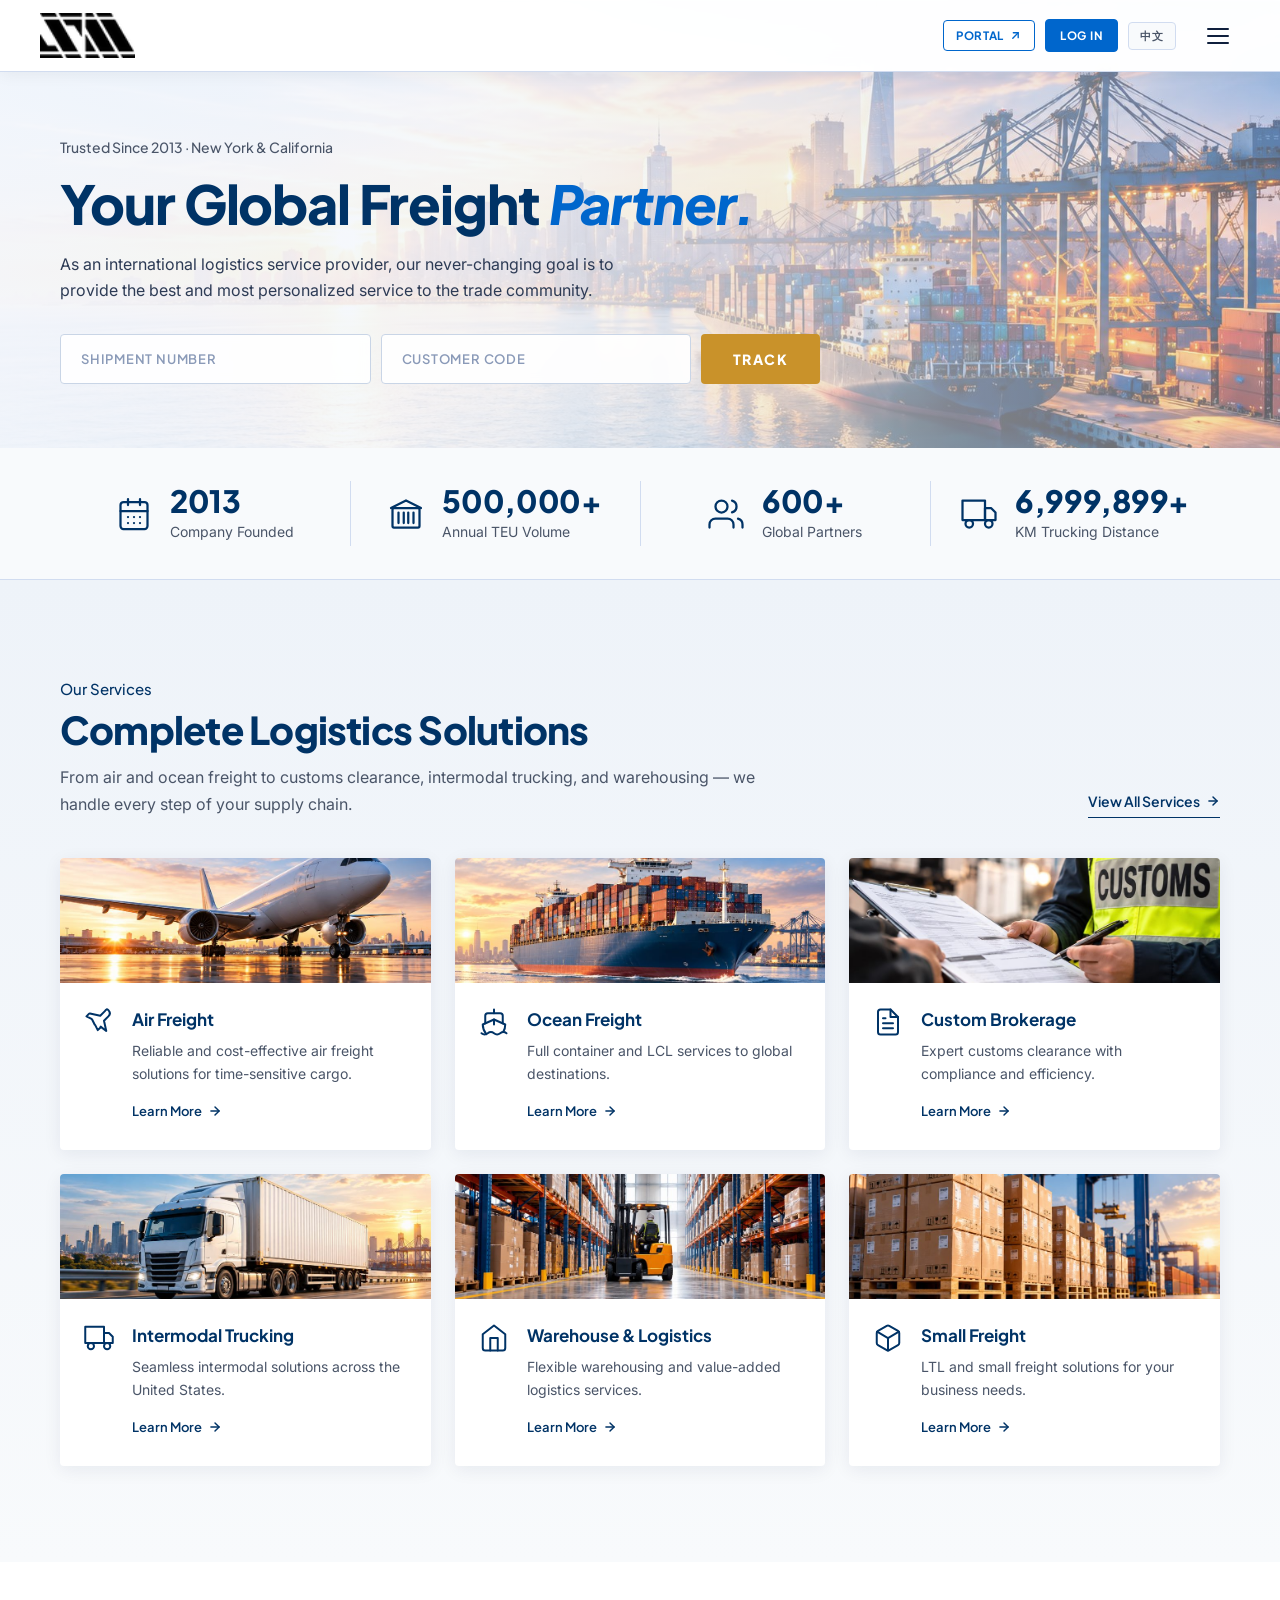
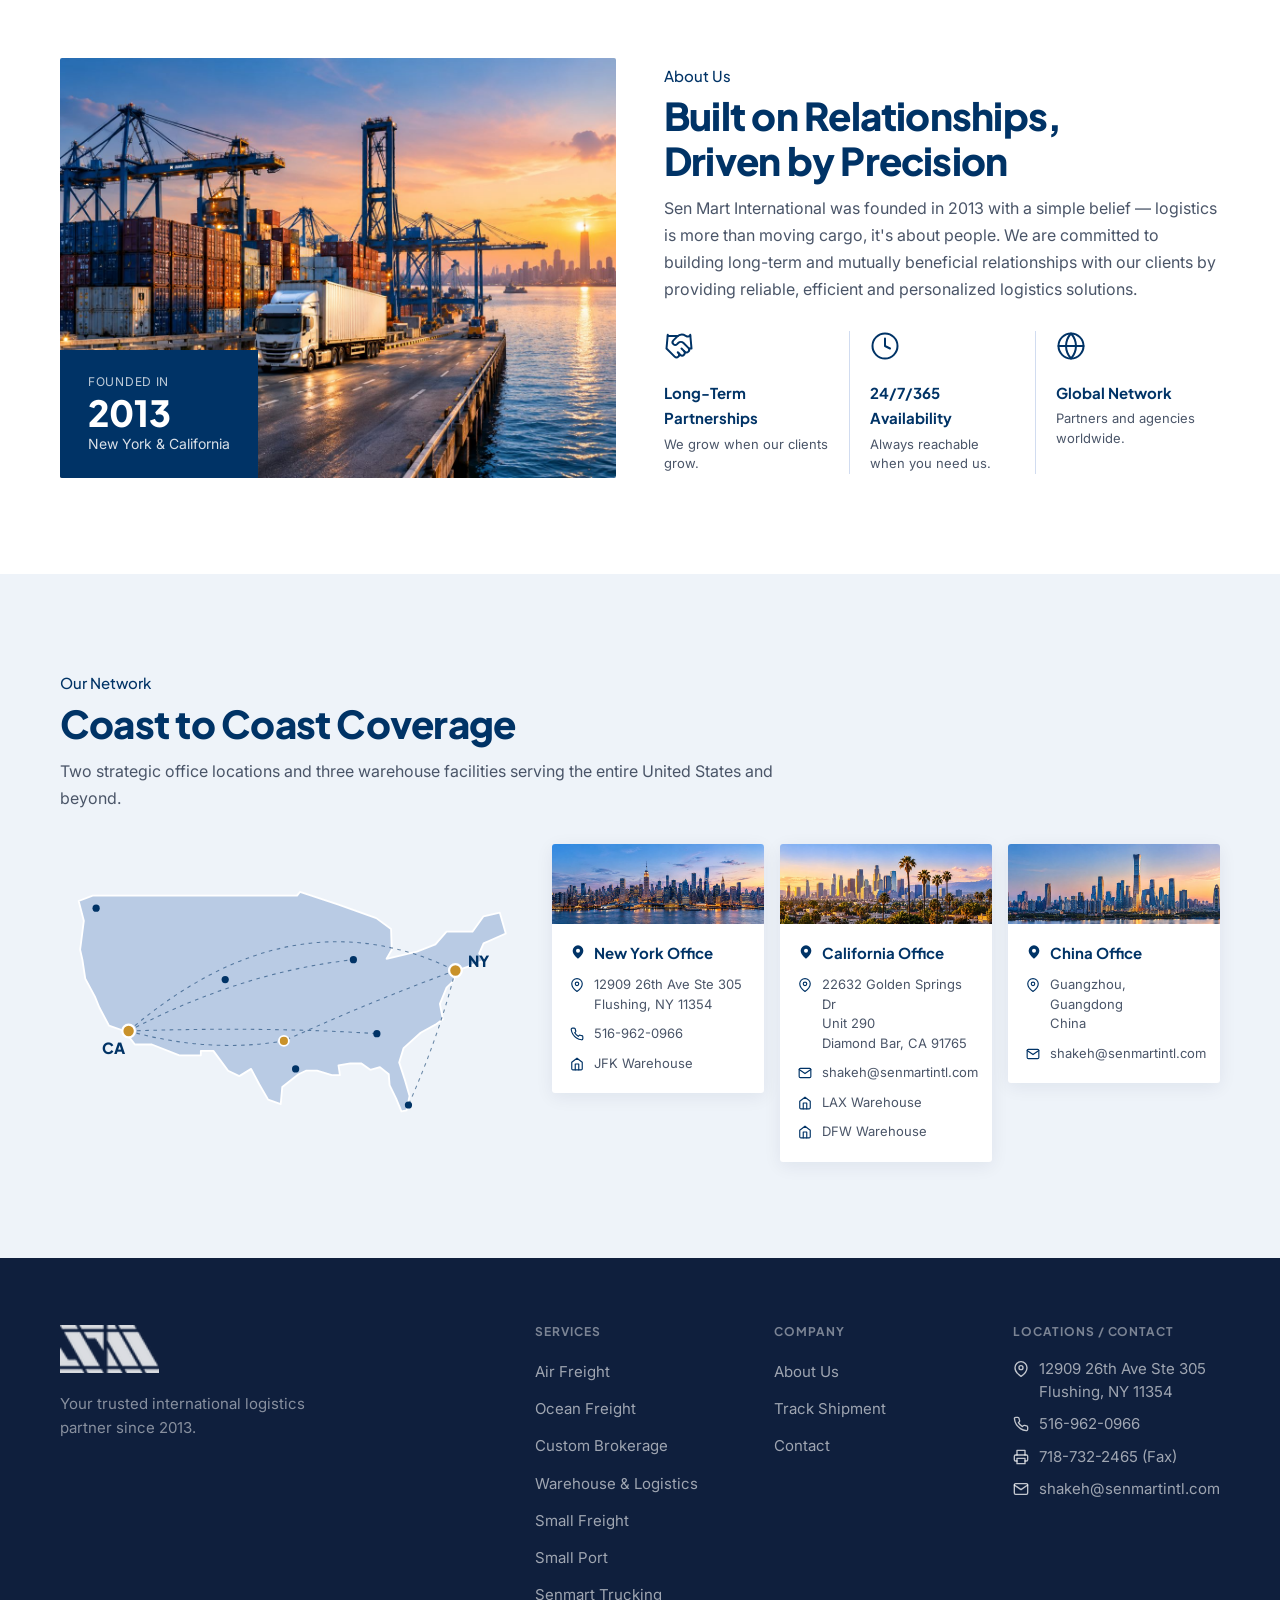
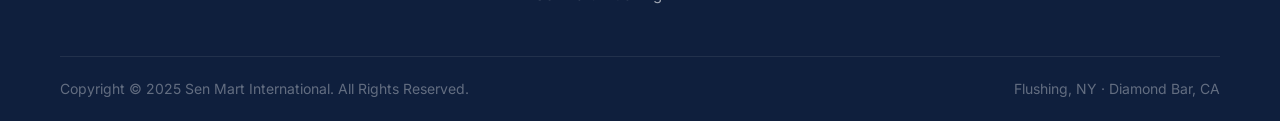
==== commit 5129c5c9: "Nav: move SENMART TRUCKING to the left of WAREHOUSE Co-Authored-By: Claude Opus 5.5 (1M context) <no" ====
--- a/index.html
+++ b/index.html
@@ -21,11 +21,11 @@
         <li><a href="index.html" class="nav-link" data-zh="首页">HOME</a></li>
         <li><a href="freight-forwarding.html" class="nav-link" data-zh="货运代理">FREIGHT FORWARDING</a></li>
         <li><a href="custom-brokerage.html" class="nav-link" data-zh="报关行">CUSTOM BROKERAGE</a></li>
+        <li><a href="senmart-trucking.html" class="nav-link" data-zh="自营车队">SENMART TRUCKING</a></li>
         <li><a href="warehouse.html" class="nav-link" data-zh="仓储">WAREHOUSE</a></li>
         <li><a href="track.html" class="nav-link" data-zh="货运追踪">TRACK</a></li>
         <li><a href="small-freight.html" class="nav-link" data-zh="小货运输">SMALL FREIGHT</a></li>
         <li><a href="small-port.html" class="nav-link">SMALL PORT</a></li>
-        <li><a href="senmart-trucking.html" class="nav-link" data-zh="自营车队">SENMART TRUCKING</a></li>
         <li><a href="about.html" class="nav-link" data-zh="关于我们">ABOUT US</a></li>
         <li><a href="contact.html" class="nav-link" data-zh="联系我们">CONTACT</a></li>
       </ul>
@@ -45,11 +45,11 @@
       <li><a href="index.html" class="mobile-nav-link" data-zh="首页">HOME</a></li>
       <li><a href="freight-forwarding.html" class="mobile-nav-link" data-zh="货运代理">FREIGHT FORWARDING</a></li>
       <li><a href="custom-brokerage.html" class="mobile-nav-link" data-zh="报关行">CUSTOM BROKERAGE</a></li>
+      <li><a href="senmart-trucking.html" class="mobile-nav-link" data-zh="自营车队">SENMART TRUCKING</a></li>
       <li><a href="warehouse.html" class="mobile-nav-link" data-zh="仓储">WAREHOUSE</a></li>
       <li><a href="track.html" class="mobile-nav-link" data-zh="货运追踪">TRACK</a></li>
       <li><a href="small-freight.html" class="mobile-nav-link" data-zh="小货运输">SMALL FREIGHT</a></li>
       <li><a href="small-port.html" class="mobile-nav-link">SMALL PORT</a></li>
-      <li><a href="senmart-trucking.html" class="mobile-nav-link" data-zh="自营车队">SENMART TRUCKING</a></li>
       <li><a href="about.html" class="mobile-nav-link" data-zh="关于我们">ABOUT US</a></li>
       <li><a href="contact.html" class="mobile-nav-link" data-zh="联系我们">CONTACT</a></li>
       <li><a href="#login" class="mobile-nav-link" data-auth-open data-zh="客户登录">CUSTOMER LOG IN</a></li>
--- a/styles.css
+++ b/styles.css
@@ -3677,7 +3677,7 @@
 .st-port-list span { font-size: 0.9rem; color: var(--text-secondary); }
 .st-map img { display: block; width: 100%; height: auto; border-radius: 16px; }
 
-.st-gallery { display: grid; grid-template-columns: repeat(4, 1fr); grid-auto-rows: 210px; gap: 16px; }
+.st-gallery { display: grid; grid-template-columns: repeat(4, 1fr); grid-auto-rows: 260px; gap: 16px; }
 .st-gallery figure { margin: 0; overflow: hidden; border-radius: 12px; }
 .st-gallery .st-g-wide { grid-column: span 2; }
 .st-gallery img { display: block; width: 100%; height: 100%; object-fit: cover; transition: transform 0.6s ease; }
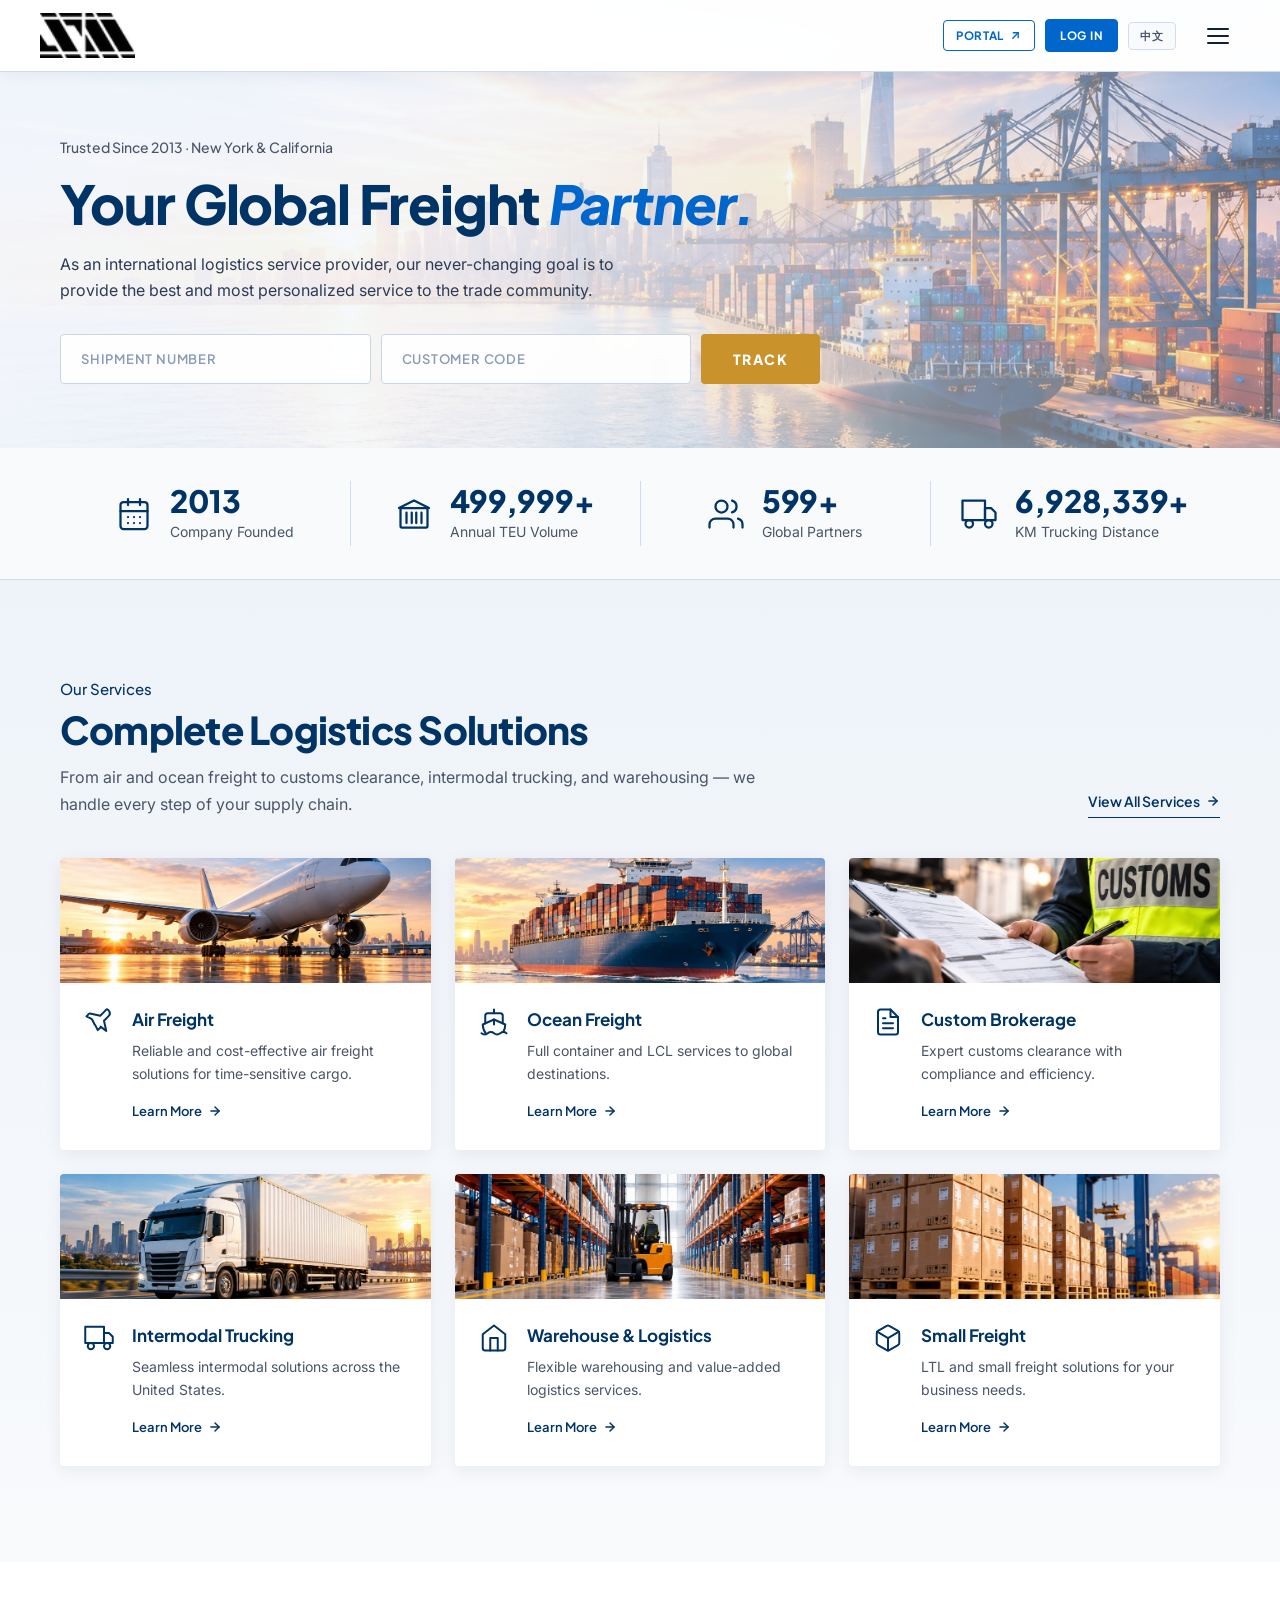
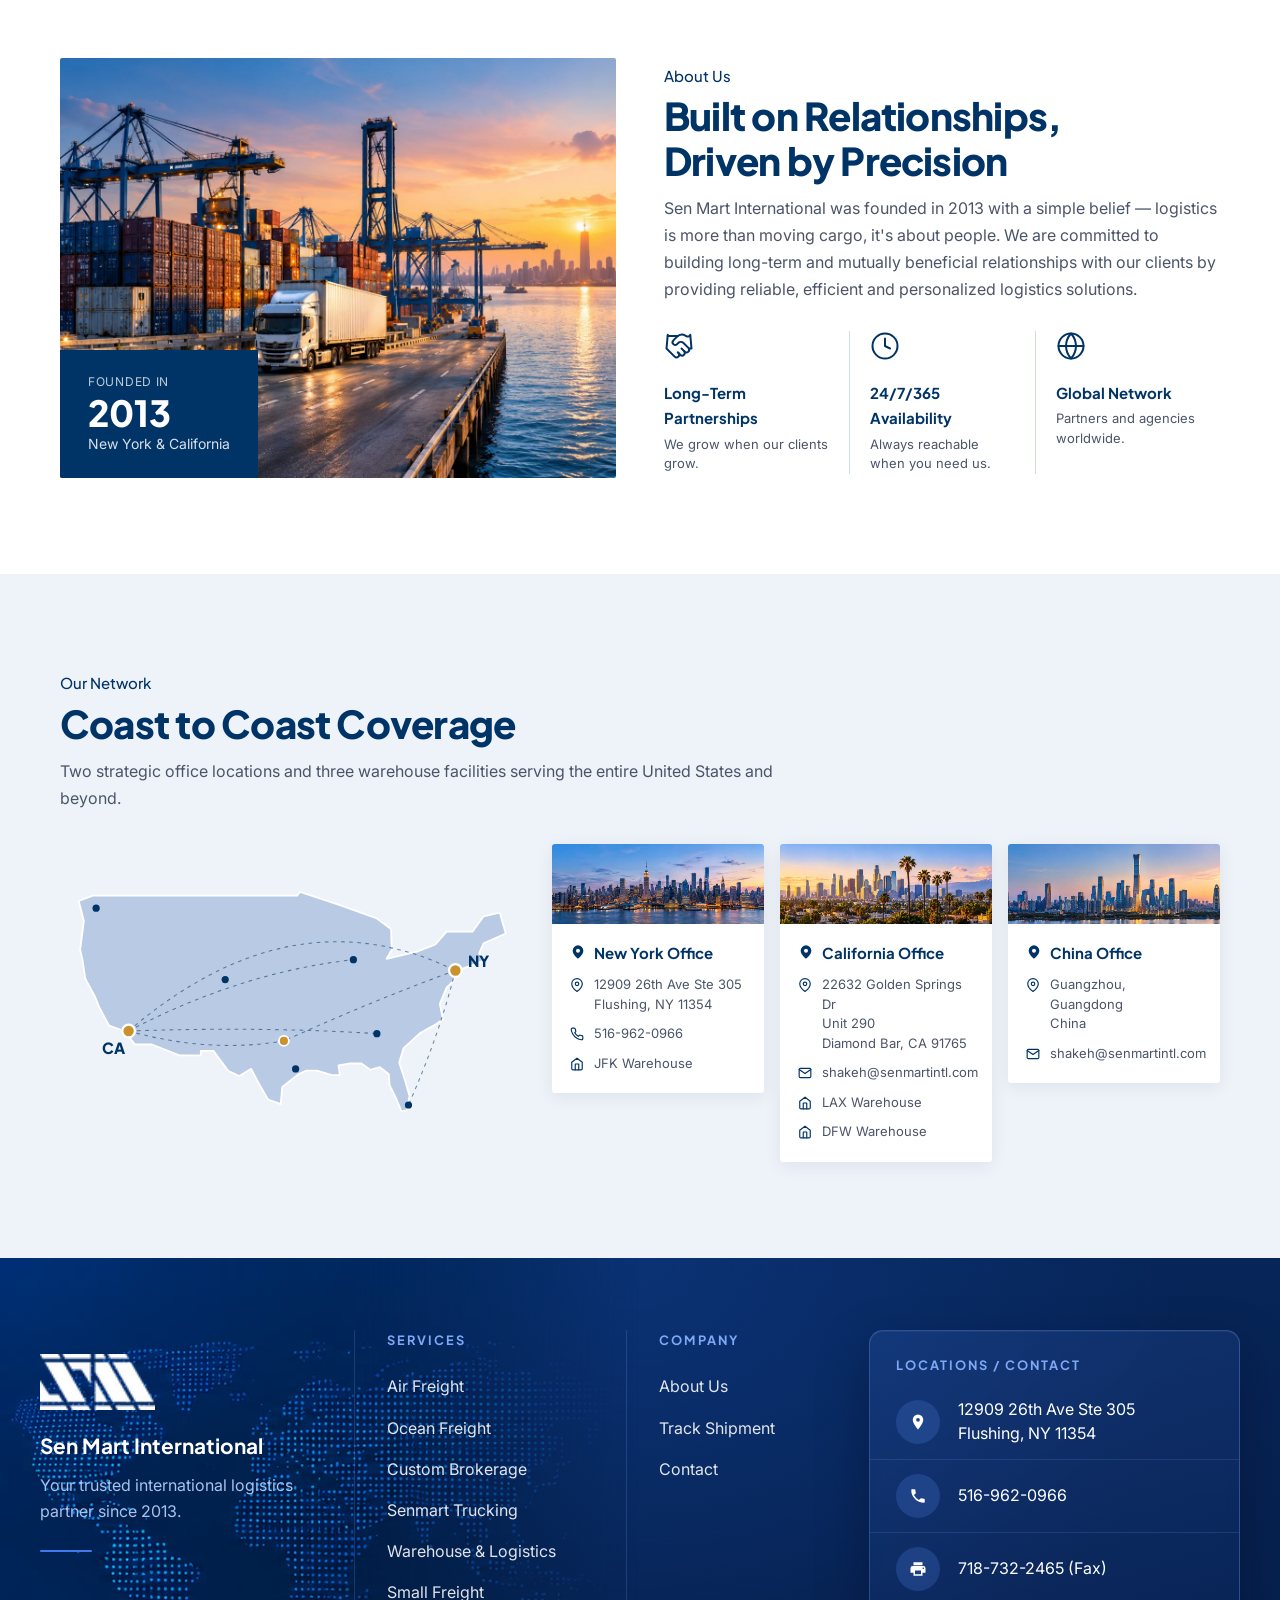
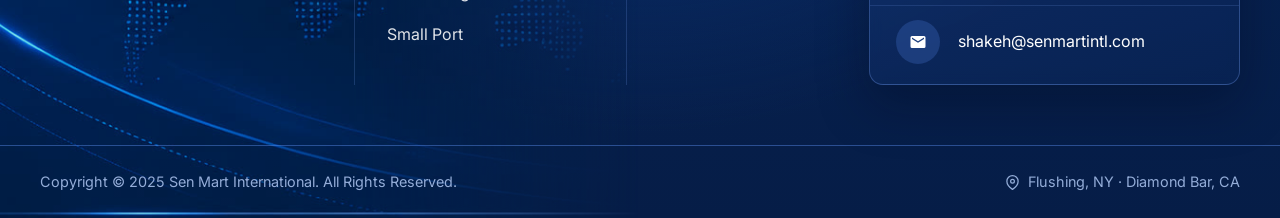
==== commit 1407c857: "New site footer: dark navy with world-map art and a contact card Same footer on every page: brand bl" ====
--- a/index.html
+++ b/index.html
@@ -310,50 +310,50 @@
   </section>
 
   <!-- ======================== FOOTER ======================== -->
-  <footer class="footer">
+  <footer class="footer site-footer">
     <div class="container">
-      <div class="footer-top">
-        <div class="footer-brand">
-          <a href="index.html" class="nav-logo footer-logo">
-            <img src="logo.png" alt="Sen Mart International" class="nav-logo-img footer-logo-img" />
-          </a>
-          <p class="footer-tagline" data-zh="自2013年起，您值得信赖的国际物流合作伙伴。">Your trusted international logistics partner since 2013.</p>
-        </div>
-        <div class="footer-links-wrap">
-          <div class="footer-col">
-            <div class="footer-col-title" data-zh="服务">Services</div>
-            <ul>
-              <li><a href="freight-forwarding.html" data-zh="空运">Air Freight</a></li>
-              <li><a href="freight-forwarding.html" data-zh="海运">Ocean Freight</a></li>
-              <li><a href="custom-brokerage.html" data-zh="报关行">Custom Brokerage</a></li>
-              <li><a href="warehouse.html" data-zh="仓储与物流">Warehouse & Logistics</a></li>
-              <li><a href="small-freight.html" data-zh="小货运输">Small Freight</a></li>
-              <li><a href="small-port.html">Small Port</a></li>
-              <li><a href="senmart-trucking.html" data-zh="自营车队">Senmart Trucking</a></li>
-            </ul>
-          </div>
-          <div class="footer-col">
-            <div class="footer-col-title" data-zh="公司">Company</div>
-            <ul>
-              <li><a href="about.html" data-zh="关于我们">About Us</a></li>
-              <li><a href="track.html" data-zh="货运追踪">Track Shipment</a></li>
-              <li><a href="contact.html" data-zh="联系我们">Contact</a></li>
-            </ul>
-          </div>
-          <div class="footer-col">
-            <div class="footer-col-title" data-zh="地址 / 联系方式">Locations / Contact</div>
-            <ul class="hm-footer-contact">
-              <li><svg width="16" height="16" viewBox="0 0 24 24" fill="none" stroke="currentColor" stroke-width="2" stroke-linecap="round" stroke-linejoin="round"><path d="M21 10c0 7-9 13-9 13s-9-6-9-13a9 9 0 0118 0z"/><circle cx="12" cy="10" r="3"/></svg><span>12909 26th Ave Ste 305<br />Flushing, NY 11354</span></li>
-              <li><svg width="16" height="16" viewBox="0 0 24 24" fill="none" stroke="currentColor" stroke-width="2" stroke-linecap="round" stroke-linejoin="round"><path d="M22 16.92v3a2 2 0 01-2.18 2 19.79 19.79 0 01-8.63-3.07 19.5 19.5 0 01-6-6 19.79 19.79 0 01-3.07-8.67A2 2 0 014.11 2h3a2 2 0 012 1.72 12.84 12.84 0 00.7 2.81 2 2 0 01-.45 2.11L8.09 9.91a16 16 0 006 6l1.27-1.27a2 2 0 012.11-.45 12.84 12.84 0 002.81.7A2 2 0 0122 16.92z"/></svg><a href="tel:5169620966">516-962-0966</a></li>
-              <li><svg width="16" height="16" viewBox="0 0 24 24" fill="none" stroke="currentColor" stroke-width="2" stroke-linecap="round" stroke-linejoin="round"><polyline points="6 9 6 2 18 2 18 9"/><path d="M6 18H4a2 2 0 01-2-2v-5a2 2 0 012-2h16a2 2 0 012 2v5a2 2 0 01-2 2h-2"/><rect x="6" y="14" width="12" height="8"/></svg><a href="tel:7187322465">718-732-2465 (Fax)</a></li>
-              <li><svg width="16" height="16" viewBox="0 0 24 24" fill="none" stroke="currentColor" stroke-width="2" stroke-linecap="round" stroke-linejoin="round"><path d="M4 4h16c1.1 0 2 .9 2 2v12c0 1.1-.9 2-2 2H4c-1.1 0-2-.9-2-2V6c0-1.1.9-2 2-2z"/><polyline points="22,6 12,13 2,6"/></svg><a href="mailto:shakeh@senmartintl.com">shakeh@senmartintl.com</a></li>
-            </ul>
-          </div>
-        </div>
-      </div>
-      <div class="footer-bottom">
+      <div class="sft-top">
+        <div class="sft-brand">
+          <a href="index.html" class="sft-logo"><img src="logo.png" alt="Sen Mart International" /></a>
+          <b class="sft-name">Sen Mart International</b>
+          <p class="sft-tagline" data-zh="自2013年起，您值得信赖的国际物流合作伙伴。">Your trusted international logistics partner since 2013.</p>
+          <span class="sft-rule" aria-hidden="true"></span>
+        </div>
+        <div class="sft-col">
+          <div class="sft-title" data-zh="服务">Services</div>
+          <ul>
+            <li><a href="freight-forwarding.html" data-zh="空运">Air Freight</a></li>
+            <li><a href="freight-forwarding.html" data-zh="海运">Ocean Freight</a></li>
+            <li><a href="custom-brokerage.html" data-zh="报关行">Custom Brokerage</a></li>
+            <li><a href="senmart-trucking.html" data-zh="自营车队">Senmart Trucking</a></li>
+            <li><a href="warehouse.html" data-zh="仓储与物流">Warehouse &amp; Logistics</a></li>
+            <li><a href="small-freight.html" data-zh="小货运输">Small Freight</a></li>
+            <li><a href="small-port.html">Small Port</a></li>
+          </ul>
+        </div>
+        <div class="sft-col">
+          <div class="sft-title" data-zh="公司">Company</div>
+          <ul>
+            <li><a href="about.html" data-zh="关于我们">About Us</a></li>
+            <li><a href="track.html" data-zh="货运追踪">Track Shipment</a></li>
+            <li><a href="contact.html" data-zh="联系我们">Contact</a></li>
+          </ul>
+        </div>
+        <div class="sft-card">
+          <div class="sft-title" data-zh="地址 / 联系方式">Locations / Contact</div>
+          <ul>
+            <li><span class="sft-ico"><svg width="18" height="18" viewBox="0 0 24 24" fill="currentColor" aria-hidden="true"><path d="M12 2a7 7 0 00-7 7c0 5.25 7 13 7 13s7-7.75 7-13a7 7 0 00-7-7zm0 9.5A2.5 2.5 0 1112 6.5a2.5 2.5 0 010 5z"/></svg></span><span>12909 26th Ave Ste 305<br />Flushing, NY 11354</span></li>
+            <li><span class="sft-ico"><svg width="18" height="18" viewBox="0 0 24 24" fill="currentColor" aria-hidden="true"><path d="M6.6 10.8a15.1 15.1 0 006.6 6.6l2.2-2.2a1 1 0 011-.25 11.4 11.4 0 003.6.57 1 1 0 011 1V20a1 1 0 01-1 1A17 17 0 013 4a1 1 0 011-1h3.5a1 1 0 011 1c0 1.25.2 2.45.57 3.57a1 1 0 01-.25 1z"/></svg></span><a href="tel:5169620966">516-962-0966</a></li>
+            <li><span class="sft-ico"><svg width="18" height="18" viewBox="0 0 24 24" fill="currentColor" aria-hidden="true"><path d="M19 8H5a3 3 0 00-3 3v6h4v4h12v-4h4v-6a3 3 0 00-3-3zm-3 11H8v-5h8v5zm3-7a1 1 0 110-2 1 1 0 010 2zM18 3H6v4h12V3z"/></svg></span><a href="tel:7187322465"><span>718-732-2465</span> <span data-zh="（传真）">(Fax)</span></a></li>
+            <li><span class="sft-ico"><svg width="18" height="18" viewBox="0 0 24 24" fill="currentColor" aria-hidden="true"><path d="M20 4H4a2 2 0 00-2 2v12a2 2 0 002 2h16a2 2 0 002-2V6a2 2 0 00-2-2zm0 4l-8 5-8-5V6l8 5 8-5v2z"/></svg></span><a href="mailto:shakeh@senmartintl.com">shakeh@senmartintl.com</a></li>
+          </ul>
+        </div>
+      </div>
+    </div>
+    <div class="sft-bottom">
+      <div class="container sft-bottom-inner">
         <p data-zh="版权所有 &copy; 2025 Sen Mart International。保留所有权利。">Copyright &copy; 2025 Sen Mart International. All Rights Reserved.</p>
-        <p class="footer-credit">Flushing, NY · Diamond Bar, CA</p>
+        <p class="sft-places"><svg width="15" height="15" viewBox="0 0 24 24" fill="none" stroke="currentColor" stroke-width="2" stroke-linecap="round" stroke-linejoin="round" aria-hidden="true"><path d="M21 10c0 7-9 13-9 13s-9-6-9-13a9 9 0 0118 0z"/><circle cx="12" cy="10" r="3"/></svg>Flushing, NY · Diamond Bar, CA</p>
       </div>
     </div>
   </footer>
--- a/styles.css
+++ b/styles.css
@@ -3764,3 +3764,66 @@
   .nav-portal svg { display: none; }
   .nav-actions { gap: 5px; }
 }
+
+/* ======================== SITE FOOTER (dark navy, world-map corner) ======================== */
+.site-footer {
+  position: relative; overflow: hidden; padding: 0;
+  background: radial-gradient(ellipse at 50% 0%, #0B3274 0%, rgba(11,50,116,0) 60%), linear-gradient(180deg, #072558 0%, #061D47 100%);
+  color: rgba(255,255,255,0.75);
+}
+.site-footer::before {
+  content: ""; position: absolute; left: 0; top: 0; width: 640px; height: 100%; max-height: 560px; pointer-events: none;
+  background: url("image/footer-map.jpg") left top / cover no-repeat;
+  -webkit-mask-image: linear-gradient(90deg, #000 55%, transparent); mask-image: linear-gradient(90deg, #000 55%, transparent);
+  opacity: 0.9;
+}
+.site-footer > .container { position: relative; max-width: 1440px; }
+.sft-top { display: grid; grid-template-columns: 1.15fr 1fr 0.8fr 1.45fr; align-items: start; padding: 72px 0 60px; }
+.sft-brand { padding-right: 40px; padding-top: 24px; }
+.sft-logo img { display: block; height: 56px; width: auto; filter: brightness(0) invert(1); }
+.sft-name { display: block; margin-top: 18px; font-family: var(--font-head); font-size: 1.3rem; font-weight: 700; color: #fff; }
+.sft-tagline { margin-top: 10px; max-width: 320px; font-size: 1rem; line-height: 1.6; color: #A9C2EC; }
+.sft-rule { display: block; width: 52px; height: 2px; margin-top: 26px; background: #3E7BEA; border-radius: 2px; }
+.sft-col { padding: 0 32px; border-left: 1px solid rgba(110,150,230,0.22); min-height: 100%; }
+.sft-title {
+  font-family: var(--font-head); font-size: 0.8rem; font-weight: 700; letter-spacing: 0.16em; text-transform: uppercase;
+  color: #7FA8F5; margin-bottom: 22px;
+}
+.sft-col ul { list-style: none; display: flex; flex-direction: column; gap: 14px; }
+.sft-col a { font-size: 1rem; color: rgba(255,255,255,0.88); text-decoration: none; transition: color var(--transition-fast); }
+.sft-col a:hover { color: #7FA8F5; }
+.sft-card {
+  margin-left: 24px; padding: 24px 0 6px;
+  background: linear-gradient(160deg, rgba(40,80,160,0.35) 0%, rgba(12,40,96,0.35) 100%);
+  border: 1px solid rgba(110,150,230,0.35); border-radius: 14px;
+  box-shadow: 0 20px 50px rgba(0,8,30,0.35), inset 0 1px 0 rgba(255,255,255,0.05);
+  -webkit-backdrop-filter: blur(6px); backdrop-filter: blur(6px);
+}
+.sft-card .sft-title { padding: 0 26px; margin-bottom: 8px; }
+.sft-card ul { list-style: none; }
+.sft-card li { display: flex; align-items: center; gap: 18px; padding: 14px 26px; font-size: 1rem; color: #fff; line-height: 1.45; }
+.sft-card li + li { border-top: 1px solid rgba(110,150,230,0.18); }
+.sft-card a { color: #fff; text-decoration: none; }
+.sft-card a:hover { color: #7FA8F5; }
+.sft-ico { width: 44px; height: 44px; flex-shrink: 0; display: flex; align-items: center; justify-content: center; border-radius: 50%; background: rgba(60,105,190,0.35); color: #fff; }
+.sft-bottom { position: relative; border-top: 1px solid rgba(90,140,235,0.45); }
+.sft-bottom-inner { display: flex; align-items: center; justify-content: space-between; gap: 16px; flex-wrap: wrap; padding-top: 24px; padding-bottom: 24px; }
+.site-footer .sft-bottom-inner { max-width: 1440px; }
+.sft-bottom p { font-size: 0.9rem; color: #94ADD8; }
+.sft-places { display: inline-flex; align-items: center; gap: 8px; }
+
+@media (max-width: 1200px) {
+  .sft-top { grid-template-columns: 1fr 1fr 1fr; row-gap: 40px; }
+  .sft-card { grid-column: 1 / -1; margin-left: 0; max-width: 620px; }
+  .sft-brand { padding-top: 0; }
+}
+@media (max-width: 768px) {
+  .sft-top { grid-template-columns: 1fr 1fr; padding: 52px 0 44px; }
+  .sft-brand { grid-column: 1 / -1; padding-right: 0; }
+  .sft-col { padding: 0 16px 0 0; border-left: 0; }
+  .sft-card li { padding: 12px 18px; gap: 14px; font-size: 0.95rem; }
+  .sft-card .sft-title { padding: 0 18px; }
+  .sft-ico { width: 38px; height: 38px; }
+  .site-footer::before { width: 100%; opacity: 0.5; }
+  .sft-bottom-inner { flex-direction: column; text-align: center; }
+}
